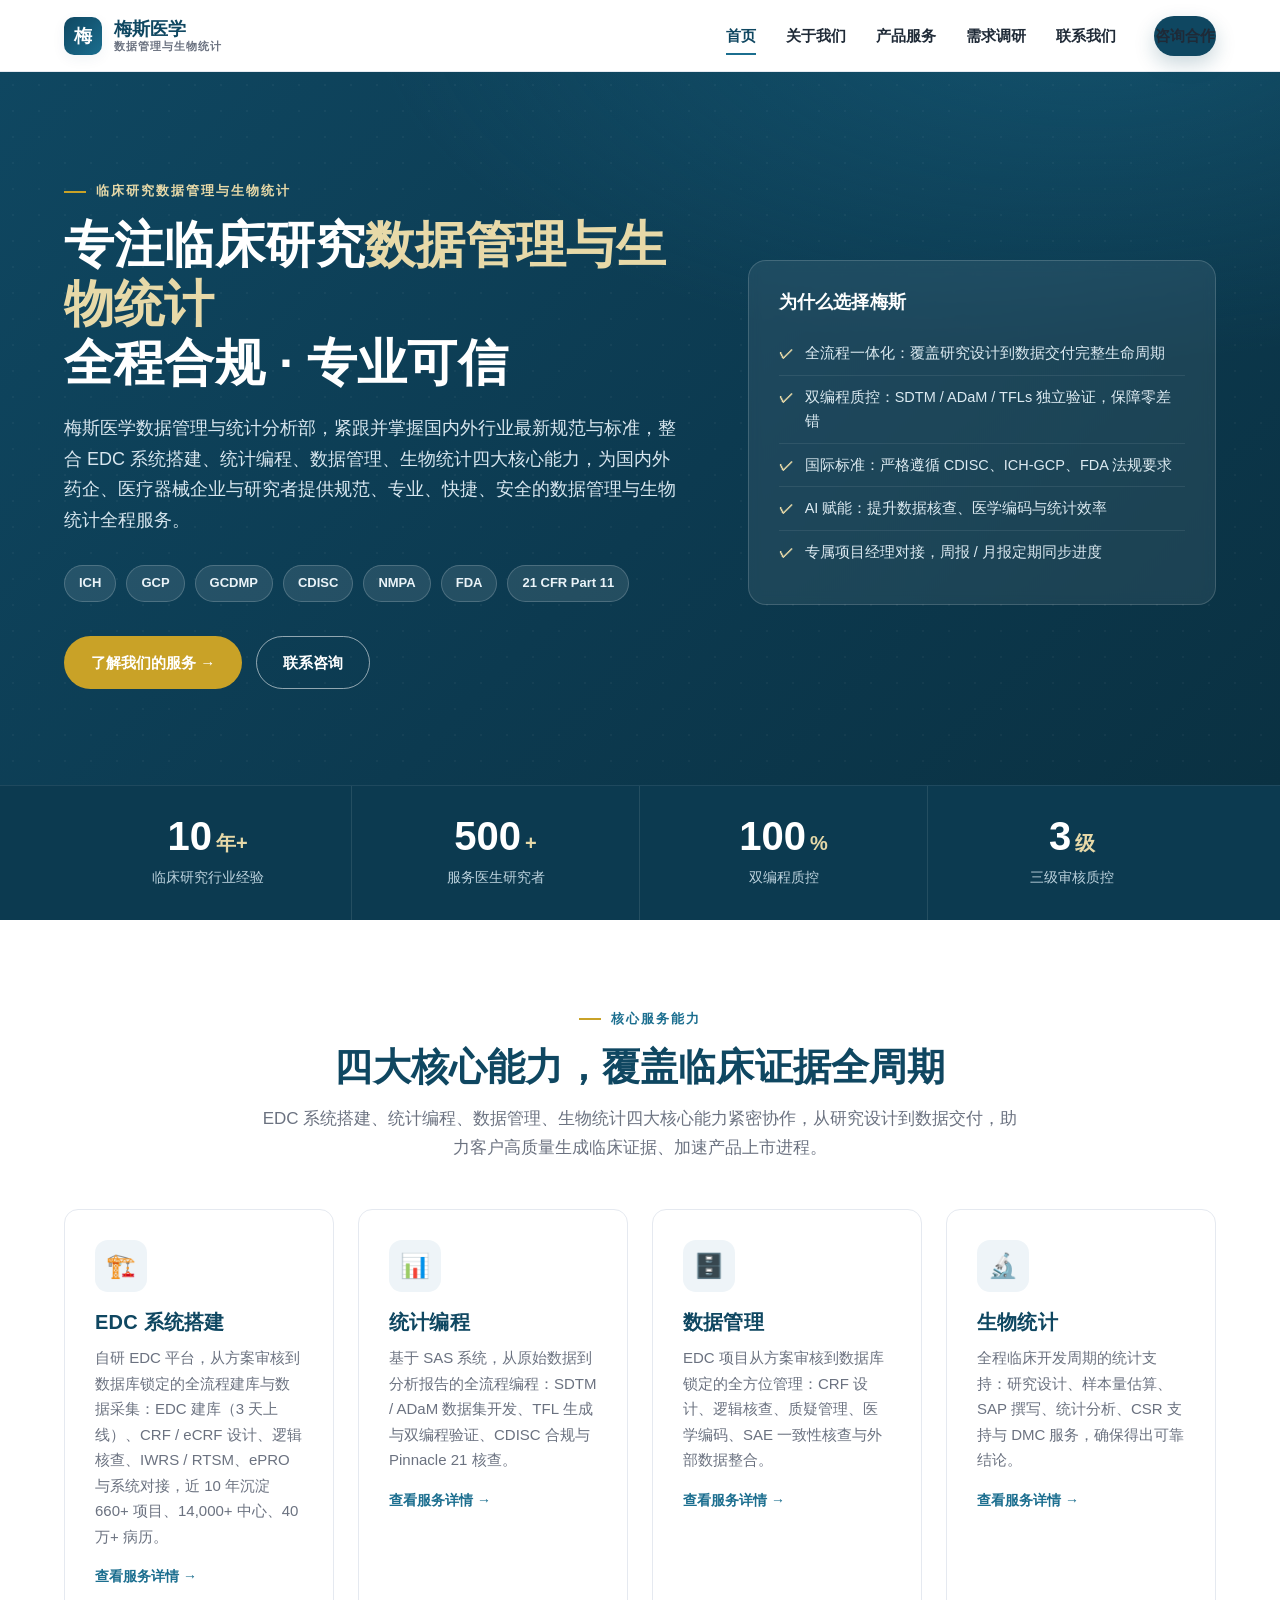
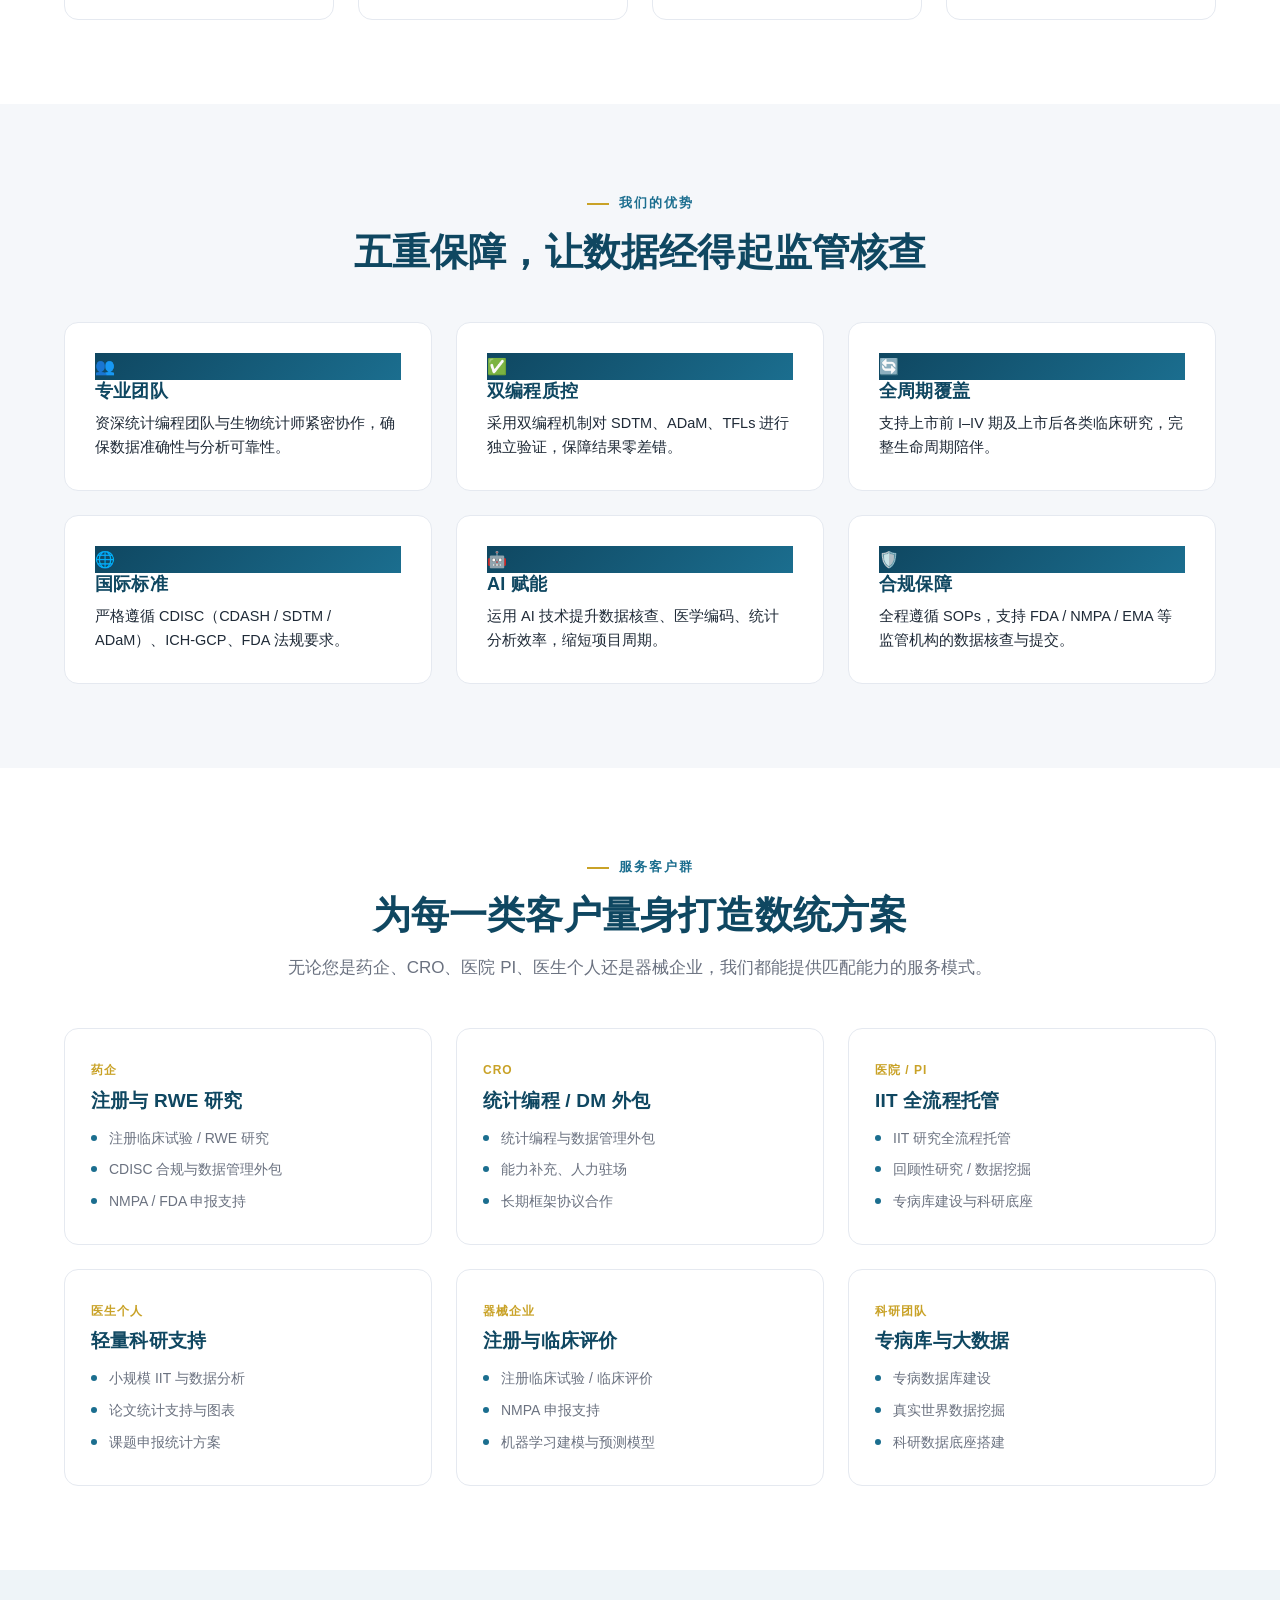
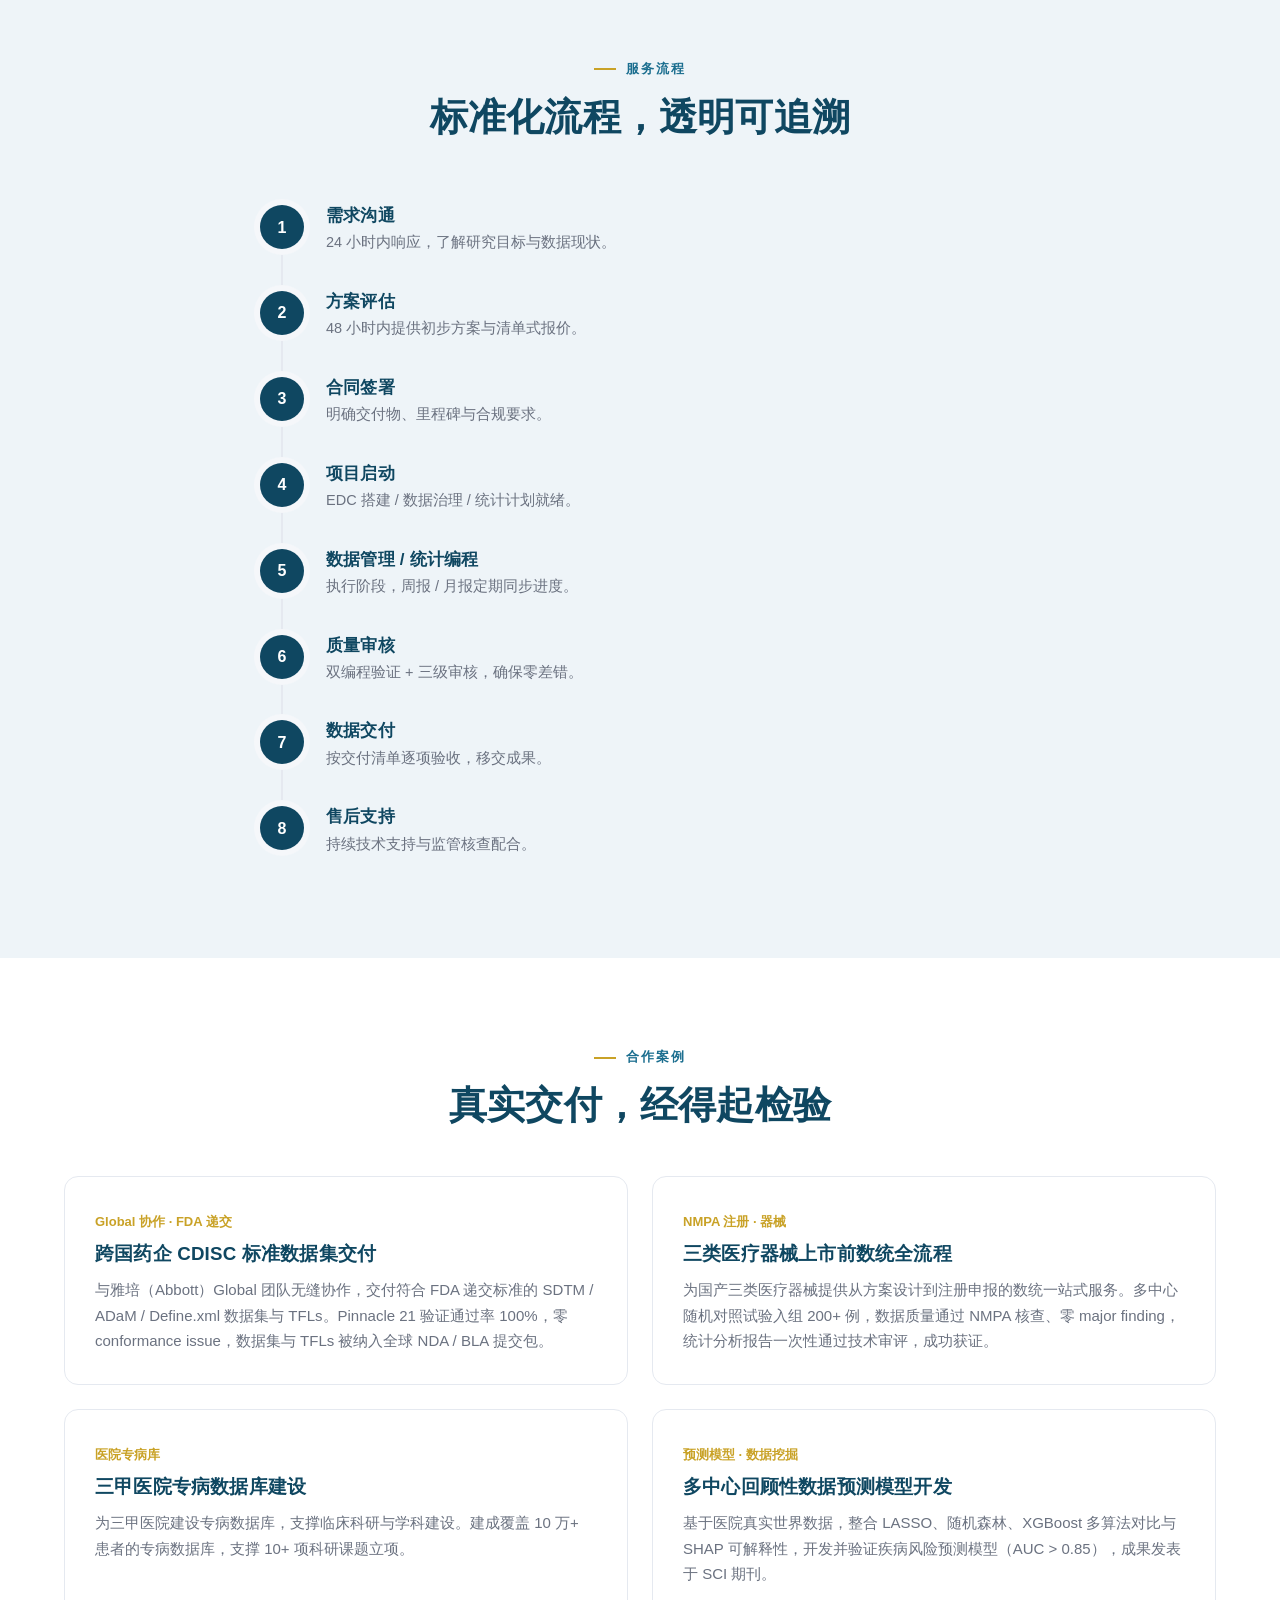
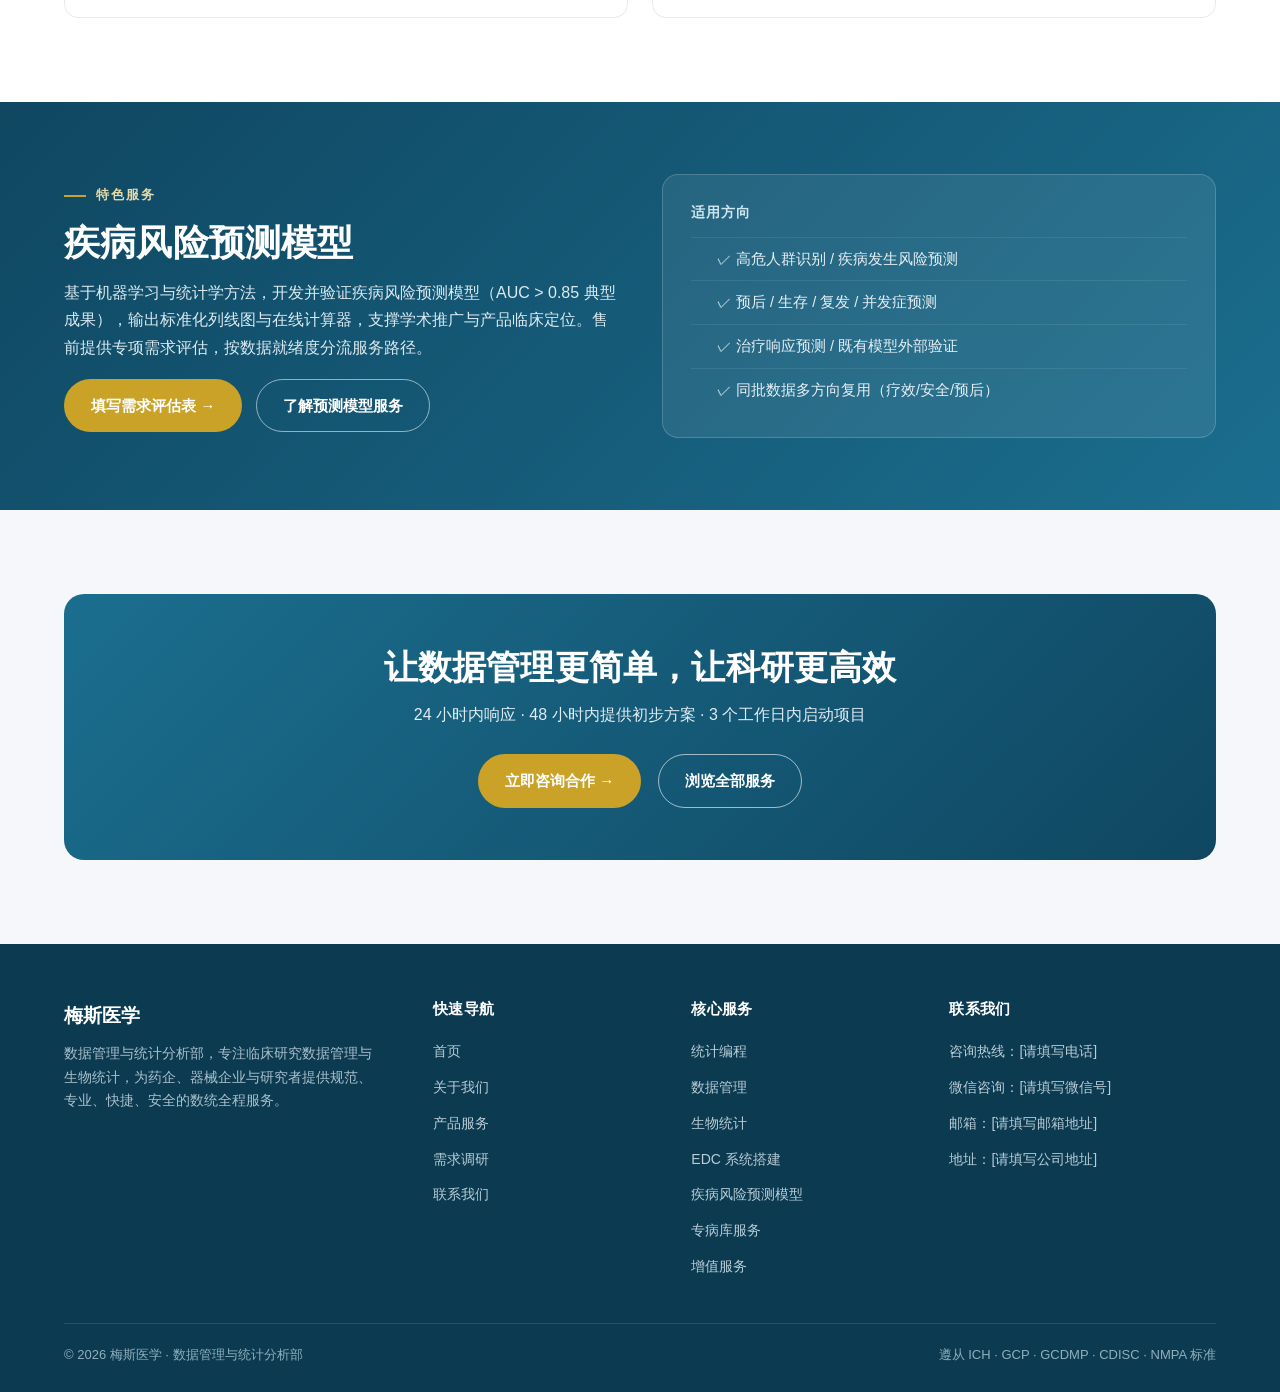
==== index.html @ 86a274cf "refactor: EDC系统搭建列为四大核心能力之一（首页四卡+服务页核心板块首位），增值服务独立成节" ====
<!DOCTYPE html>
<html lang="zh-CN">
<head>
<meta charset="UTF-8">
<meta name="viewport" content="width=device-width, initial-scale=1.0">
<title>梅斯医学 · 临床研究数据管理与生物统计 | 全程合规的数统服务</title>
<meta name="description" content="梅斯医学数据管理与统计分析部，遵从 ICH、GCP、GCDMP、CDISC、NMPA 等标准，为药企、器械企业与研究者提供规范、专业、快捷、安全的数据管理与生物统计全程服务。">
<link rel="stylesheet" href="assets/css/style.css">
</head>
<body>

<!-- ===== Header ===== -->
<header class="site-header">
  <div class="container nav">
    <a class="brand" href="index.html">
      <span class="mark">梅</span>
      <span class="name">梅斯医学<small>数据管理与生物统计</small></span>
    </a>
    <nav class="nav-links" id="navLinks">
      <a href="index.html" class="active">首页</a>
      <a href="about.html">关于我们</a>
      <a href="services.html">产品服务</a>
      <a href="assessment.html">需求调研</a>
      <a href="contact.html">联系我们</a>
      <a class="btn btn-primary nav-cta" href="contact.html">咨询合作</a>
    </nav>
    <button class="hamburger" id="hamburger" aria-label="菜单"><span></span><span></span><span></span></button>
  </div>
</header>

<!-- ===== Hero ===== -->
<section class="hero">
  <div class="container">
    <div class="hero-grid">
      <div>
        <span class="eyebrow" style="color:var(--gold-soft)">临床研究数据管理与生物统计</span>
        <h1>专注临床研究<span class="hl">数据管理与生物统计</span><br>全程合规 · 专业可信</h1>
        <p class="lead">梅斯医学数据管理与统计分析部，紧跟并掌握国内外行业最新规范与标准，整合 EDC 系统搭建、统计编程、数据管理、生物统计四大核心能力，为国内外药企、医疗器械企业与研究者提供规范、专业、快捷、安全的数据管理与生物统计全程服务。</p>
        <div class="standards">
          <span>ICH</span><span>GCP</span><span>GCDMP</span><span>CDISC</span><span>NMPA</span><span>FDA</span><span>21 CFR Part 11</span>
        </div>
        <div class="hero-actions">
          <a class="btn btn-gold" href="services.html">了解我们的服务 →</a>
          <a class="btn btn-outline" href="contact.html">联系咨询</a>
        </div>
      </div>
      <div class="hero-card">
        <h3>为什么选择梅斯</h3>
        <ul>
          <li>全流程一体化：覆盖研究设计到数据交付完整生命周期</li>
          <li>双编程质控：SDTM / ADaM / TFLs 独立验证，保障零差错</li>
          <li>国际标准：严格遵循 CDISC、ICH-GCP、FDA 法规要求</li>
          <li>AI 赋能：提升数据核查、医学编码与统计效率</li>
          <li>专属项目经理对接，周报 / 月报定期同步进度</li>
        </ul>
      </div>
    </div>
  </div>
</section>

<!-- ===== Stats ===== -->
<div class="stats-band">
  <div class="container">
    <div class="stats">
      <div class="stat"><div class="num" data-count="10">0<span class="u">年+</span></div><div class="label">临床研究行业经验</div></div>
      <div class="stat"><div class="num" data-count="500">0<span class="u">+</span></div><div class="label">服务医生研究者</div></div>
      <div class="stat"><div class="num" data-count="100">0<span class="u">%</span></div><div class="label">双编程质控</div></div>
      <div class="stat"><div class="num" data-count="3">0<span class="u">级</span></div><div class="label">三级审核质控</div></div>
    </div>
  </div>
</div>

<!-- ===== 三大核心能力 ===== -->
<section>
  <div class="container">
    <div class="section-head center reveal">
      <span class="eyebrow">核心服务能力</span>
      <h2 class="section-title">四大核心能力，覆盖临床证据全周期</h2>
      <p class="section-lead">EDC 系统搭建、统计编程、数据管理、生物统计四大核心能力紧密协作，从研究设计到数据交付，助力客户高质量生成临床证据、加速产品上市进程。</p>
    </div>
    <div class="grid grid-4">
      <a class="card svc-card reveal" href="services.html#edc">
        <div class="ic">🏗️</div>
        <h3>EDC 系统搭建</h3>
        <p>自研 EDC 平台，从方案审核到数据库锁定的全流程建库与数据采集：EDC 建库（3 天上线）、CRF / eCRF 设计、逻辑核查、IWRS / RTSM、ePRO 与系统对接，近 10 年沉淀 660+ 项目、14,000+ 中心、40 万+ 病历。</p>
        <span class="more">查看服务详情 →</span>
      </a>
      <a class="card svc-card reveal" href="services.html#programming">
        <div class="ic">📊</div>
        <h3>统计编程</h3>
        <p>基于 SAS 系统，从原始数据到分析报告的全流程编程：SDTM / ADaM 数据集开发、TFL 生成与双编程验证、CDISC 合规与 Pinnacle 21 核查。</p>
        <span class="more">查看服务详情 →</span>
      </a>
      <a class="card svc-card reveal" href="services.html#dm">
        <div class="ic">🗄️</div>
        <h3>数据管理</h3>
        <p>EDC 项目从方案审核到数据库锁定的全方位管理：CRF 设计、逻辑核查、质疑管理、医学编码、SAE 一致性核查与外部数据整合。</p>
        <span class="more">查看服务详情 →</span>
      </a>
      <a class="card svc-card reveal" href="services.html#biostat">
        <div class="ic">🔬</div>
        <h3>生物统计</h3>
        <p>全程临床开发周期的统计支持：研究设计、样本量估算、SAP 撰写、统计分析、CSR 支持与 DMC 服务，确保得出可靠结论。</p>
        <span class="more">查看服务详情 →</span>
      </a>
    </div>
  </div>
</section>

<!-- ===== 核心优势 ===== -->
<section class="section-soft">
  <div class="container">
    <div class="section-head center reveal">
      <span class="eyebrow">我们的优势</span>
      <h2 class="section-title">五重保障，让数据经得起监管核查</h2>
    </div>
    <div class="grid grid-3">
      <div class="card adv reveal"><div class="ic">👥</div><h3>专业团队</h3><p>资深统计编程团队与生物统计师紧密协作，确保数据准确性与分析可靠性。</p></div>
      <div class="card adv reveal"><div class="ic">✅</div><h3>双编程质控</h3><p>采用双编程机制对 SDTM、ADaM、TFLs 进行独立验证，保障结果零差错。</p></div>
      <div class="card adv reveal"><div class="ic">🔄</div><h3>全周期覆盖</h3><p>支持上市前 I–IV 期及上市后各类临床研究，完整生命周期陪伴。</p></div>
      <div class="card adv reveal"><div class="ic">🌐</div><h3>国际标准</h3><p>严格遵循 CDISC（CDASH / SDTM / ADaM）、ICH-GCP、FDA 法规要求。</p></div>
      <div class="card adv reveal"><div class="ic">🤖</div><h3>AI 赋能</h3><p>运用 AI 技术提升数据核查、医学编码、统计分析效率，缩短项目周期。</p></div>
      <div class="card adv reveal"><div class="ic">🛡️</div><h3>合规保障</h3><p>全程遵循 SOPs，支持 FDA / NMPA / EMA 等监管机构的数据核查与提交。</p></div>
    </div>
  </div>
</section>

<!-- ===== 客户群体 ===== -->
<section>
  <div class="container">
    <div class="section-head center reveal">
      <span class="eyebrow">服务客户群</span>
      <h2 class="section-title">为每一类客户量身打造数统方案</h2>
      <p class="section-lead">无论您是药企、CRO、医院 PI、医生个人还是器械企业，我们都能提供匹配能力的服务模式。</p>
    </div>
    <div class="grid grid-3">
      <div class="client-card reveal"><span class="tag">药企</span><h3>注册与 RWE 研究</h3><ul><li>注册临床试验 / RWE 研究</li><li>CDISC 合规与数据管理外包</li><li>NMPA / FDA 申报支持</li></ul></div>
      <div class="client-card reveal"><span class="tag">CRO</span><h3>统计编程 / DM 外包</h3><ul><li>统计编程与数据管理外包</li><li>能力补充、人力驻场</li><li>长期框架协议合作</li></ul></div>
      <div class="client-card reveal"><span class="tag">医院 / PI</span><h3>IIT 全流程托管</h3><ul><li>IIT 研究全流程托管</li><li>回顾性研究 / 数据挖掘</li><li>专病库建设与科研底座</li></ul></div>
      <div class="client-card reveal"><span class="tag">医生个人</span><h3>轻量科研支持</h3><ul><li>小规模 IIT 与数据分析</li><li>论文统计支持与图表</li><li>课题申报统计方案</li></ul></div>
      <div class="client-card reveal"><span class="tag">器械企业</span><h3>注册与临床评价</h3><ul><li>注册临床试验 / 临床评价</li><li>NMPA 申报支持</li><li>机器学习建模与预测模型</li></ul></div>
      <div class="client-card reveal"><span class="tag">科研团队</span><h3>专病库与大数据</h3><ul><li>专病数据库建设</li><li>真实世界数据挖掘</li><li>科研数据底座搭建</li></ul></div>
    </div>
  </div>
</section>

<!-- ===== 服务流程 ===== -->
<section class="section-tint">
  <div class="container">
    <div class="section-head center reveal">
      <span class="eyebrow">服务流程</span>
      <h2 class="section-title">标准化流程，透明可追溯</h2>
    </div>
    <div class="process reveal" style="max-width:760px;margin:0 auto">
      <div class="process-step"><div class="dot">1</div><div class="body"><h4>需求沟通</h4><p>24 小时内响应，了解研究目标与数据现状。</p></div></div>
      <div class="process-step"><div class="dot">2</div><div class="body"><h4>方案评估</h4><p>48 小时内提供初步方案与清单式报价。</p></div></div>
      <div class="process-step"><div class="dot">3</div><div class="body"><h4>合同签署</h4><p>明确交付物、里程碑与合规要求。</p></div></div>
      <div class="process-step"><div class="dot">4</div><div class="body"><h4>项目启动</h4><p>EDC 搭建 / 数据治理 / 统计计划就绪。</p></div></div>
      <div class="process-step"><div class="dot">5</div><div class="body"><h4>数据管理 / 统计编程</h4><p>执行阶段，周报 / 月报定期同步进度。</p></div></div>
      <div class="process-step"><div class="dot">6</div><div class="body"><h4>质量审核</h4><p>双编程验证 + 三级审核，确保零差错。</p></div></div>
      <div class="process-step"><div class="dot">7</div><div class="body"><h4>数据交付</h4><p>按交付清单逐项验收，移交成果。</p></div></div>
      <div class="process-step"><div class="dot">8</div><div class="body"><h4>售后支持</h4><p>持续技术支持与监管核查配合。</p></div></div>
    </div>
  </div>
</section>

<!-- ===== 成功案例 ===== -->
<section>
  <div class="container">
    <div class="section-head center reveal">
      <span class="eyebrow">合作案例</span>
      <h2 class="section-title">真实交付，经得起检验</h2>
    </div>
    <div class="grid grid-2">
      <div class="card reveal">
        <span class="tag" style="color:var(--gold);font-weight:700;font-size:13px">Global 协作 · FDA 递交</span>
        <h3 style="margin:8px 0 12px">跨国药企 CDISC 标准数据集交付</h3>
        <p class="muted" style="font-size:15px">与雅培（Abbott）Global 团队无缝协作，交付符合 FDA 递交标准的 SDTM / ADaM / Define.xml 数据集与 TFLs。Pinnacle 21 验证通过率 100%，零 conformance issue，数据集与 TFLs 被纳入全球 NDA / BLA 提交包。</p>
      </div>
      <div class="card reveal">
        <span class="tag" style="color:var(--gold);font-weight:700;font-size:13px">NMPA 注册 · 器械</span>
        <h3 style="margin:8px 0 12px">三类医疗器械上市前数统全流程</h3>
        <p class="muted" style="font-size:15px">为国产三类医疗器械提供从方案设计到注册申报的数统一站式服务。多中心随机对照试验入组 200+ 例，数据质量通过 NMPA 核查、零 major finding，统计分析报告一次性通过技术审评，成功获证。</p>
      </div>
      <div class="card reveal">
        <span class="tag" style="color:var(--gold);font-weight:700;font-size:13px">医院专病库</span>
        <h3 style="margin:8px 0 12px">三甲医院专病数据库建设</h3>
        <p class="muted" style="font-size:15px">为三甲医院建设专病数据库，支撑临床科研与学科建设。建成覆盖 10 万+ 患者的专病数据库，支撑 10+ 项科研课题立项。</p>
      </div>
      <div class="card reveal">
        <span class="tag" style="color:var(--gold);font-weight:700;font-size:13px">预测模型 · 数据挖掘</span>
        <h3 style="margin:8px 0 12px">多中心回顾性数据预测模型开发</h3>
        <p class="muted" style="font-size:15px">基于医院真实世界数据，整合 LASSO、随机森林、XGBoost 多算法对比与 SHAP 可解释性，开发并验证疾病风险预测模型（AUC &gt; 0.85），成果发表于 SCI 期刊。</p>
      </div>
    </div>
  </div>
</section>

<!-- ===== 特色服务：疾病风险预测模型 ===== -->
<section style="background:linear-gradient(135deg,#0F4761,#1B6E8F);color:#fff;padding:72px 0">
  <div class="container">
    <div class="grid grid-2" style="align-items:center;gap:44px">
      <div class="reveal">
        <span class="eyebrow" style="color:var(--gold-soft)">特色服务</span>
        <h2 style="color:#fff;font-size:clamp(26px,3.2vw,36px)">疾病风险预测模型</h2>
        <p style="color:#dceaf1;font-size:16px;margin:14px 0 18px">基于机器学习与统计学方法，开发并验证疾病风险预测模型（AUC &gt; 0.85 典型成果），输出标准化列线图与在线计算器，支撑学术推广与产品临床定位。售前提供专项需求评估，按数据就绪度分流服务路径。</p>
        <div style="display:flex;gap:14px;flex-wrap:wrap">
          <a class="btn btn-gold" href="assessment.html">填写需求评估表 →</a>
          <a class="btn btn-outline" href="services.html#predict">了解预测模型服务</a>
        </div>
      </div>
      <div class="reveal">
        <div style="background:rgba(255,255,255,.08);border:1px solid rgba(255,255,255,.18);border-radius:16px;padding:26px 28px">
          <div style="color:#cfe6f1;font-weight:700;margin-bottom:12px;font-size:14px;letter-spacing:1px">适用方向</div>
          <ul style="list-style:none">
            <li style="padding:9px 0 9px 26px;position:relative;color:#e6f0f5;font-size:14.5px;border-top:1px solid rgba(255,255,255,.08)">✓ 高危人群识别 / 疾病发生风险预测</li>
            <li style="padding:9px 0 9px 26px;position:relative;color:#e6f0f5;font-size:14.5px;border-top:1px solid rgba(255,255,255,.08)">✓ 预后 / 生存 / 复发 / 并发症预测</li>
            <li style="padding:9px 0 9px 26px;position:relative;color:#e6f0f5;font-size:14.5px;border-top:1px solid rgba(255,255,255,.08)">✓ 治疗响应预测 / 既有模型外部验证</li>
            <li style="padding:9px 0 9px 26px;position:relative;color:#e6f0f5;font-size:14.5px;border-top:1px solid rgba(255,255,255,.08)">✓ 同批数据多方向复用（疗效/安全/预后）</li>
          </ul>
        </div>
      </div>
    </div>
  </div>
</section>

<!-- ===== CTA ===== -->
<section class="section-soft">
  <div class="container">
    <div class="cta-band reveal">
      <h2>让数据管理更简单，让科研更高效</h2>
      <p>24 小时内响应 · 48 小时内提供初步方案 · 3 个工作日内启动项目</p>
      <a class="btn btn-gold" href="contact.html">立即咨询合作 →</a>
      <a class="btn btn-outline" href="services.html" style="margin-left:12px">浏览全部服务</a>
    </div>
  </div>
</section>

<!-- ===== Footer ===== -->
<footer class="site-footer">
  <div class="container">
    <div class="footer-grid">
      <div class="footer-brand">
        <div class="name">梅斯医学</div>
        <p>数据管理与统计分析部，专注临床研究数据管理与生物统计，为药企、器械企业与研究者提供规范、专业、快捷、安全的数统全程服务。</p>
      </div>
      <div class="footer-links">
        <h4>快速导航</h4>
        <a href="index.html">首页</a>
        <a href="about.html">关于我们</a>
        <a href="services.html">产品服务</a>
        <a href="assessment.html">需求调研</a>
        <a href="contact.html">联系我们</a>
      </div>
      <div class="footer-links">
        <h4>核心服务</h4>
        <a href="services.html#programming">统计编程</a>
        <a href="services.html#dm">数据管理</a>
        <a href="services.html#biostat">生物统计</a>
        <a href="services.html#edc">EDC 系统搭建</a>
        <a href="services.html#predict">疾病风险预测模型</a>
        <a href="services.html#specialty">专病库服务</a>
        <a href="services.html#value">增值服务</a>
      </div>
      <div>
        <h4>联系我们</h4>
        <ul class="footer-contact">
          <li>咨询热线：[请填写电话]</li>
          <li>微信咨询：[请填写微信号]</li>
          <li>邮箱：[请填写邮箱地址]</li>
          <li>地址：[请填写公司地址]</li>
        </ul>
      </div>
    </div>
    <div class="footer-bottom">
      <span>© 2026 梅斯医学 · 数据管理与统计分析部</span>
      <span>遵从 ICH · GCP · GCDMP · CDISC · NMPA 标准</span>
    </div>
  </div>
</footer>

<script src="assets/js/main.js"></script>
</body>
</html>
---- assets/css/style.css ----
/* =========================================================
   梅斯医学 · 数据管理与生物统计 官网
   设计系统 / 共享样式  ·  简约大气
   品牌色：梅斯蓝 #0F4761  #1B6E8F  + 金 #C9A227
   ========================================================= */

:root {
  --navy:        #0F4761;   /* 品牌主色 */
  --navy-700:    #0c3a50;
  --teal:        #1B6E8F;   /* 品牌辅助 */
  --teal-600:    #2a86a8;
  --gold:        #C9A227;   /* 点缀金 */
  --gold-soft:   #E7D9A8;
  --ink:         #1F2A37;   /* 正文 */
  --muted:       #6B7280;   /* 次要文字 */
  --line:        #E5E9F0;   /* 描边 */
  --bg:          #FFFFFF;
  --bg-soft:     #F5F7FA;   /* 浅灰底 */
  --bg-tint:     #EEF4F8;   /* 蓝调浅底 */
  --ok:          #16A34A;
  --radius:      14px;
  --radius-sm:   10px;
  --shadow:      0 10px 30px rgba(15,71,97,.08);
  --shadow-sm:   0 4px 14px rgba(15,71,97,.06);
  --maxw:        1200px;
  --header-h:    72px;
  --font: "PingFang SC","Microsoft YaHei","Hiragino Sans GB","Helvetica Neue",Arial,"Noto Sans SC",sans-serif;
}

* { box-sizing: border-box; margin: 0; padding: 0; }

html { scroll-behavior: smooth; scroll-padding-top: var(--header-h); }

body {
  font-family: var(--font);
  color: var(--ink);
  background: var(--bg);
  line-height: 1.7;
  -webkit-font-smoothing: antialiased;
  text-rendering: optimizeLegibility;
}

a { color: inherit; text-decoration: none; }
img { max-width: 100%; display: block; }
ul { list-style: none; }

.container { width: 100%; max-width: var(--maxw); margin: 0 auto; padding: 0 24px; }
.container-wide { max-width: 1320px; }

/* ---------- 文本与排版 ---------- */
h1,h2,h3,h4 { color: var(--navy); font-weight: 700; line-height: 1.25; letter-spacing: .2px; }
.eyebrow {
  display: inline-block; font-size: 13px; font-weight: 700; letter-spacing: 2px;
  color: var(--teal); text-transform: uppercase; margin-bottom: 14px;
}
.eyebrow::before { content: ""; display: inline-block; width: 22px; height: 2px; background: var(--gold); margin-right: 10px; vertical-align: middle; }
.muted { color: var(--muted); }
.section-title { font-size: clamp(26px, 3.4vw, 38px); margin-bottom: 14px; }
.section-lead { font-size: 17px; color: var(--muted); max-width: 760px; }
.center { text-align: center; }
.center .section-lead { margin-left: auto; margin-right: auto; }

/* ---------- 按钮 ---------- */
.btn {
  display: inline-flex; align-items: center; gap: 8px;
  padding: 13px 26px; border-radius: 999px; font-size: 15px; font-weight: 600;
  cursor: pointer; border: 1.5px solid transparent; transition: all .22s ease; white-space: nowrap;
}
.btn-primary { background: var(--navy); color: #fff; box-shadow: 0 8px 20px rgba(15,71,97,.22); }
.btn-primary:hover { background: var(--navy-700); transform: translateY(-2px); box-shadow: 0 12px 26px rgba(15,71,97,.28); }
.btn-outline { border-color: rgba(255,255,255,.55); color: #fff; }
.btn-outline:hover { background: rgba(255,255,255,.12); border-color: #fff; }
.btn-ghost { border-color: var(--line); color: var(--navy); background: #fff; }
.btn-ghost:hover { border-color: var(--teal); color: var(--teal); }
.btn-gold { background: var(--gold); color: #fff; }
.btn-gold:hover { background: #b8921f; transform: translateY(-2px); }

/* ---------- Header / Nav ---------- */
.site-header {
  position: sticky; top: 0; z-index: 100; height: var(--header-h);
  background: rgba(255,255,255,.86); backdrop-filter: saturate(180%) blur(14px);
  border-bottom: 1px solid var(--line);
}
.nav { display: flex; align-items: center; justify-content: space-between; height: var(--header-h); }
.brand { display: flex; align-items: center; gap: 12px; font-weight: 800; }
.brand .mark {
  width: 38px; height: 38px; border-radius: 10px; background: linear-gradient(135deg, var(--navy), var(--teal));
  display: grid; place-items: center; color: #fff; font-size: 18px; font-weight: 800; box-shadow: var(--shadow-sm);
}
.brand .name { font-size: 18px; color: var(--navy); line-height: 1.1; }
.brand .name small { display: block; font-size: 11px; color: var(--muted); font-weight: 600; letter-spacing: 1px; }

.nav-links { display: flex; align-items: center; gap: 30px; }
.nav-links a { font-size: 15px; font-weight: 600; color: var(--ink); position: relative; padding: 6px 0; }
.nav-links a::after { content: ""; position: absolute; left: 0; bottom: 0; height: 2px; width: 0; background: var(--teal); transition: width .25s ease; }
.nav-links a:hover::after, .nav-links a.active::after { width: 100%; }
.nav-links a.active { color: var(--navy); }
.nav-cta { margin-left: 8px; }

.hamburger { display: none; flex-direction: column; gap: 5px; background: none; border: 0; cursor: pointer; padding: 8px; }
.hamburger span { width: 24px; height: 2px; background: var(--navy); border-radius: 2px; transition: .3s; }
.hamburger.open span:nth-child(1){ transform: translateY(7px) rotate(45deg); }
.hamburger.open span:nth-child(2){ opacity: 0; }
.hamburger.open span:nth-child(3){ transform: translateY(-7px) rotate(-45deg); }

/* ---------- 通用 Section ---------- */
section { padding: 84px 0; }
.section-soft { background: var(--bg-soft); }
.section-tint { background: var(--bg-tint); }
.section-head { margin-bottom: 46px; }

/* ---------- Hero ---------- */
.hero {
  position: relative; overflow: hidden;
  background:
    radial-gradient(1200px 600px at 85% -10%, rgba(27,110,143,.45), transparent 60%),
    linear-gradient(135deg, var(--navy) 0%, var(--navy-700) 55%, #0a3142 100%);
  color: #fff; padding: 104px 0 96px;
}
.hero::after {
  content: ""; position: absolute; inset: 0;
  background-image: radial-gradient(rgba(255,255,255,.07) 1px, transparent 1px);
  background-size: 26px 26px; opacity: .5; pointer-events: none;
}
.hero .container { position: relative; z-index: 2; }
.hero-grid { display: grid; grid-template-columns: 1.15fr .85fr; gap: 50px; align-items: center; }
.hero h1 { color: #fff; font-size: clamp(30px, 4.4vw, 50px); line-height: 1.18; margin-bottom: 20px; }
.hero h1 .hl { color: var(--gold-soft); }
.hero p.lead { font-size: 18px; color: #d7e6ef; max-width: 620px; margin-bottom: 30px; }
.hero .standards { display: flex; flex-wrap: wrap; gap: 10px; margin-bottom: 34px; }
.hero .standards span {
  font-size: 13px; font-weight: 600; padding: 6px 14px; border-radius: 999px;
  background: rgba(255,255,255,.10); border: 1px solid rgba(255,255,255,.18); color: #eaf3f8;
}
.hero-actions { display: flex; gap: 14px; flex-wrap: wrap; }

.hero-card {
  background: rgba(255,255,255,.07); border: 1px solid rgba(255,255,255,.16);
  border-radius: 18px; padding: 30px; backdrop-filter: blur(6px);
}
.hero-card h3 { color: #fff; font-size: 18px; margin-bottom: 18px; }
.hero-card ul li { font-size: 14.5px; color: #dceaf1; padding: 9px 0 9px 26px; position: relative; border-top: 1px solid rgba(255,255,255,.08); }
.hero-card ul li:first-child { border-top: 0; }
.hero-card ul li::before { content: "✓"; position: absolute; left: 0; top: 9px; color: var(--gold-soft); font-weight: 800; }

/* Hero 数据条 */
.stats-band { background: var(--navy-700); border-top: 1px solid rgba(255,255,255,.08); }
.stats { display: grid; grid-template-columns: repeat(4,1fr); }
.stat { padding: 30px 24px; text-align: center; border-right: 1px solid rgba(255,255,255,.10); }
.stat:last-child { border-right: 0; }
.stat .num { font-size: 40px; font-weight: 800; color: #fff; line-height: 1; }
.stat .num .u { font-size: 20px; color: var(--gold-soft); margin-left: 4px; }
.stat .label { font-size: 14px; color: #bcd2dd; margin-top: 10px; }

/* ---------- 卡片网格 ---------- */
.grid { display: grid; gap: 24px; }
.grid-3 { grid-template-columns: repeat(3, 1fr); }
.grid-2 { grid-template-columns: repeat(2, 1fr); }
.grid-4 { grid-template-columns: repeat(4, 1fr); }

.card {
  background: #fff; border: 1px solid var(--line); border-radius: var(--radius);
  padding: 30px; transition: transform .25s ease, box-shadow .25s ease, border-color .25s ease;
}
.card:hover { transform: translateY(-5px); box-shadow: var(--shadow); border-color: transparent; }

.svc-card .ic {
  width: 52px; height: 52px; border-radius: 13px; display: grid; place-items: center;
  background: var(--bg-tint); color: var(--teal); font-size: 24px; margin-bottom: 18px;
}
.svc-card h3 { font-size: 20px; margin-bottom: 10px; }
.svc-card p { color: var(--muted); font-size: 15px; }
.svc-card .more { display: inline-block; margin-top: 16px; color: var(--teal); font-weight: 700; font-size: 14px; }
.svc-card .more:hover { color: var(--navy); }

/* 优势 */
.adv { text-align: left; }
.adv .ic { background: linear-gradient(135deg, var(--navy), var(--teal)); color: #fff; }
.adv h3 { font-size: 18px; margin: 0 0 8px; }
.adv p { font-size: 14.5px; }

/* 客户群 */
.client-card { border-radius: var(--radius); padding: 26px; background: #fff; border: 1px solid var(--line); }
.client-card .tag { display: inline-block; font-size: 12px; font-weight: 700; color: var(--gold); letter-spacing: 1px; margin-bottom: 8px; }
.client-card h3 { font-size: 19px; margin-bottom: 10px; }
.client-card ul li { font-size: 14px; color: var(--muted); padding: 4px 0 4px 18px; position: relative; }
.client-card ul li::before { content: ""; position: absolute; left: 0; top: 12px; width: 6px; height: 6px; border-radius: 50%; background: var(--teal); }

/* ---------- 服务流程 时间轴 ---------- */
.process { position: relative; }
.process-step { display: flex; gap: 22px; padding: 18px 0; position: relative; }
.process-step .dot {
  flex: 0 0 44px; width: 44px; height: 44px; border-radius: 50%; background: var(--navy); color: #fff;
  display: grid; place-items: center; font-weight: 800; z-index: 2; box-shadow: 0 0 0 6px var(--bg-soft);
}
.section-soft .process-step .dot { box-shadow: 0 0 0 6px var(--bg-soft); }
.process-step:not(:last-child)::before {
  content: ""; position: absolute; left: 21px; top: 50px; bottom: -18px; width: 2px; background: var(--line);
}
.process-step .body h4 { font-size: 17px; margin-bottom: 4px; }
.process-step .body p { color: var(--muted); font-size: 14.5px; }

/* ---------- 表格 ---------- */
.table-wrap { overflow-x: auto; border: 1px solid var(--line); border-radius: var(--radius); background: #fff; }
table { width: 100%; border-collapse: collapse; font-size: 14.5px; min-width: 560px; }
thead th { background: var(--navy); color: #fff; text-align: left; padding: 14px 18px; font-weight: 600; }
tbody td { padding: 13px 18px; border-top: 1px solid var(--line); color: var(--ink); vertical-align: top; }
tbody tr:nth-child(even) { background: var(--bg-soft); }
td b, th b { color: var(--navy); }

/* ---------- CTA Band ---------- */
.cta-band {
  background: linear-gradient(135deg, var(--teal), var(--navy));
  border-radius: 20px; padding: 52px 48px; color: #fff; text-align: center;
  position: relative; overflow: hidden;
}
.cta-band h2 { color: #fff; font-size: clamp(24px,3vw,34px); margin-bottom: 12px; }
.cta-band p { color: #e0edf3; margin-bottom: 26px; font-size: 16px; }
.cta-band .btn-outline { border-color: rgba(255,255,255,.6); }

/* ---------- 关于我们：团队架构 ---------- */
.unit-card { background: #fff; border: 1px solid var(--line); border-radius: var(--radius); padding: 24px; border-top: 4px solid var(--teal); }
.unit-card .no { font-size: 13px; font-weight: 800; color: var(--gold); letter-spacing: 1px; }
.unit-card h3 { font-size: 18px; margin: 6px 0 10px; }
.unit-card ul li { font-size: 13.5px; color: var(--muted); padding: 3px 0; position: relative; padding-left: 14px; }
.unit-card ul li::before { content: "·"; position: absolute; left: 2px; color: var(--teal); font-weight: 800; }

/* 标准合规 */
.standard-tags { display: flex; flex-wrap: wrap; gap: 12px; }
.standard-tags .st {
  background: #fff; border: 1px solid var(--line); border-radius: 12px; padding: 16px 20px; min-width: 150px;
  flex: 1 1 160px; transition: .2s;
}
.standard-tags .st:hover { border-color: var(--teal); box-shadow: var(--shadow-sm); }
.standard-tags .st b { display: block; color: var(--navy); font-size: 16px; margin-bottom: 4px; }
.standard-tags .st span { font-size: 13px; color: var(--muted); }

/* 专病库案例 */
.case-tbl td:first-child { font-weight: 700; color: var(--navy); white-space: nowrap; }

/* ---------- 服务页面：区块 ---------- */
.svc-block { display: grid; grid-template-columns: 1fr 1.25fr; gap: 40px; align-items: start; padding: 44px 0; border-bottom: 1px solid var(--line); }
.svc-block:last-child { border-bottom: 0; }
.svc-block .side { position: sticky; top: calc(var(--header-h) + 20px); }
.svc-block .side .ic { width: 60px; height: 60px; border-radius: 16px; background: linear-gradient(135deg,var(--navy),var(--teal)); color:#fff; display:grid; place-items:center; font-size:28px; margin-bottom:18px; }
.svc-block .side h2 { font-size: 26px; }
.svc-block .side p { color: var(--muted); margin: 12px 0 18px; }
.svc-block .side .pill { display:inline-block; font-size:12px; font-weight:700; color:var(--teal); background:var(--bg-tint); border-radius:999px; padding:5px 12px; }
.checklist li { display: flex; gap: 10px; padding: 9px 0; border-bottom: 1px dashed var(--line); font-size: 15px; }
.checklist li:last-child { border-bottom: 0; }
.checklist li .tick { color: var(--ok); font-weight: 800; flex: 0 0 auto; }
.subhead { font-size: 15px; font-weight: 800; color: var(--navy); margin: 18px 0 6px; letter-spacing: .5px; }

/* 模块化服务清单 */
.mod-grid { display:grid; grid-template-columns: repeat(5,1fr); gap:16px; }
.mod { background:#fff; border:1px solid var(--line); border-radius:12px; padding:20px; }
.mod h4 { font-size:15px; margin-bottom:6px; }
.mod .base { font-size:12px; font-weight:700; color:var(--gold); }
.mod .plus { font-size:12px; color:var(--teal); font-weight:700; margin-top:8px; }

/* ---------- 联系我们 ---------- */
.contact-grid { display: grid; grid-template-columns: 1fr 1.1fr; gap: 40px; }
.info-card { background: var(--navy); color: #fff; border-radius: var(--radius); padding: 38px; }
.info-card h3 { color: #fff; font-size: 22px; margin-bottom: 20px; }
.info-row { display: flex; gap: 14px; padding: 14px 0; border-top: 1px solid rgba(255,255,255,.12); }
.info-row:first-of-type { border-top: 0; }
.info-row .ic { flex: 0 0 40px; width: 40px; height: 40px; border-radius: 10px; background: rgba(255,255,255,.12); display: grid; place-items: center; font-size: 18px; }
.info-row .k { font-size: 13px; color: #aec7d4; }
.info-row .v { font-size: 16px; font-weight: 600; }
.info-row .note { font-size: 12px; color: #9fb8c4; }

.form-card { background: #fff; border: 1px solid var(--line); border-radius: var(--radius); padding: 34px; box-shadow: var(--shadow-sm); }
.field { margin-bottom: 18px; }
.field label { display: block; font-size: 14px; font-weight: 600; color: var(--ink); margin-bottom: 7px; }
.field label .req { color: #d9534f; }
.field input, .field select, .field textarea {
  width: 100%; padding: 12px 14px; border: 1.5px solid var(--line); border-radius: 10px; font-size: 15px;
  font-family: inherit; color: var(--ink); background: #fff; transition: border-color .2s, box-shadow .2s;
}
.field input:focus, .field select:focus, .field textarea:focus { outline: none; border-color: var(--teal); box-shadow: 0 0 0 3px rgba(27,110,143,.12); }
.field textarea { resize: vertical; min-height: 110px; }
.field-row { display: grid; grid-template-columns: 1fr 1fr; gap: 16px; }
.form-note { font-size: 12.5px; color: var(--muted); margin-top: 6px; }
.form-success { display: none; background: #ecfdf3; border: 1px solid #abefc6; color: #067647; border-radius: 10px; padding: 14px 16px; font-size: 14.5px; margin-bottom: 18px; }
.form-success.show { display: block; }

/* FAQ */
.faq-item { border: 1px solid var(--line); border-radius: 12px; margin-bottom: 12px; overflow: hidden; background:#fff; }
.faq-q { width: 100%; text-align: left; background: none; border: 0; padding: 18px 22px; font-size: 16px; font-weight: 600; color: var(--navy); cursor: pointer; display: flex; justify-content: space-between; align-items: center; gap: 12px; font-family: inherit; }
.faq-q .pm { font-size: 22px; color: var(--teal); transition: transform .25s; }
.faq-item.open .faq-q .pm { transform: rotate(45deg); }
.faq-a { max-height: 0; overflow: hidden; transition: max-height .3s ease; }
.faq-a p { padding: 0 22px 18px; color: var(--muted); font-size: 14.5px; }

/* ---------- Footer ---------- */
.site-footer { background: var(--navy-700); color: #cbd9e2; padding: 56px 0 26px; }
.footer-grid { display: grid; grid-template-columns: 1.5fr 1fr 1fr 1.2fr; gap: 36px; }
.footer-grid h4 { color: #fff; font-size: 15px; margin-bottom: 16px; }
.footer-brand .name { color: #fff; font-size: 19px; font-weight: 800; margin-bottom: 10px; }
.footer-brand p { font-size: 14px; color: #a9c0cd; max-width: 320px; }
.footer-links a { display: block; font-size: 14px; color: #b8cdd8; padding: 6px 0; transition: color .2s; }
.footer-links a:hover { color: #fff; }
.footer-contact li { font-size: 14px; color: #b8cdd8; padding: 6px 0; }
.footer-bottom { border-top: 1px solid rgba(255,255,255,.12); margin-top: 38px; padding-top: 20px; display: flex; justify-content: space-between; flex-wrap: wrap; gap: 10px; font-size: 13px; color: #8fafbd; }

/* ---------- 滚动揭示动画 ---------- */
.reveal { opacity: 0; transform: translateY(26px); transition: opacity .7s ease, transform .7s ease; }
.reveal.in { opacity: 1; transform: none; }
@media (prefers-reduced-motion: reduce) { .reveal { opacity:1; transform:none; } }

/* ---------- 需求调研 / 评估表 ---------- */
.asm-intro { background: var(--bg-tint); border: 1px solid #d8e6ef; border-radius: var(--radius); padding: 22px 28px; margin-bottom: 28px; }
.asm-intro h3 { font-size: 16px; color: var(--navy); margin-bottom: 10px; }
.asm-intro p { font-size: 14px; color: var(--muted); margin-top: 6px; line-height: 1.65; }
.asm-sec { background: #fff; border: 1px solid var(--line); border-radius: var(--radius); padding: 24px 30px; margin-bottom: 22px; }
.asm-sec h3 { font-size: 19px; display: flex; align-items: center; gap: 10px; margin-bottom: 16px; }
.asm-sec h3 .idx { flex: 0 0 28px; width: 28px; height: 28px; border-radius: 8px; background: var(--navy); color: #fff; display: grid; place-items: center; font-size: 14px; }
.q { padding: 14px 0; border-top: 1px dashed var(--line); }
.q:first-of-type { border-top: 0; }
.q > .qlabel { font-size: 15px; font-weight: 600; color: var(--ink); margin-bottom: 10px; }
.q > .qlabel .qn { color: var(--teal); font-weight: 800; margin-right: 8px; }
.q .hint { font-size: 12.5px; color: var(--muted); margin: 6px 0 0; }
.opts { display: flex; flex-wrap: wrap; gap: 9px 18px; }
.opts label { display: inline-flex; align-items: center; gap: 7px; font-size: 14px; color: var(--ink); cursor: pointer; }
.opts.cols2 { display: grid; grid-template-columns: 1fr 1fr; gap: 8px 18px; }
.opts input[type=checkbox], .opts input[type=radio] { width: 16px; height: 16px; accent-color: var(--teal); }
.inline-row { display: flex; flex-wrap: wrap; gap: 14px 22px; align-items: center; }
.inline-row .field { margin-bottom: 0; flex: 1 1 160px; }
.mini { font-size: 13px; color: var(--muted); }
.asm-actions { display: flex; gap: 14px; flex-wrap: wrap; align-items: center; margin-top: 8px; }

/* ---------- EDC 优势板块 ---------- */
.edc-section { background: linear-gradient(135deg, #0F4761, #1B6E8F); color: #fff; padding: 72px 0; }
.edc-section .section-title { color: #fff; }
.edc-section .section-lead { color: #dceaf1; }
.edc-section .section-subtitle { color: #cfe6f1; font-size: 15px; margin-top: 10px; }
.edc-stat-grid { display: grid; grid-template-columns: repeat(4, 1fr); gap: 20px; margin: 36px 0; }
.edc-stat { background: rgba(255,255,255,.08); border: 1px solid rgba(255,255,255,.16); border-radius: 16px; padding: 22px 18px; text-align: center; }
.edc-stat .num { font-size: 38px; font-weight: 800; color: #fff; line-height: 1.1; }
.edc-stat .num .u { font-size: 20px; font-weight: 700; color: #e9d9a3; margin-left: 2px; }
.edc-stat .label { font-size: 13px; color: #cfe6f1; margin-top: 6px; }
.edc-scene { display: grid; grid-template-columns: repeat(2, 1fr); gap: 28px; margin-top: 34px; }
.edc-scene-card { background: rgba(255,255,255,.06); border: 1px solid rgba(255,255,255,.12); border-radius: 16px; padding: 24px; }
.edc-scene-card h3 { color: #fff; font-size: 18px; margin-bottom: 12px; }
.edc-scene-card p { color: #dceaf1; font-size: 14px; margin-bottom: 12px; }
.edc-flow { display: flex; align-items: center; gap: 10px; flex-wrap: wrap; margin-top: 14px; }
.edc-flow .step { background: rgba(255,255,255,.12); border-radius: 30px; padding: 10px 16px; font-size: 13px; color: #fff; font-weight: 600; text-align: center; line-height: 1.4; }
.edc-flow .step small { display: block; font-weight: 400; color: #cfe6f1; font-size: 11px; margin-top: 2px; }
.edc-flow .arrow { color: var(--gold); font-size: 18px; }
.scene-mini-grid { display: grid; grid-template-columns: repeat(2, 1fr); gap: 14px; margin-top: 14px; }
.scene-mini { background: rgba(255,255,255,.08); border-radius: 12px; padding: 14px; text-align: center; }
.scene-mini .n { font-size: 26px; font-weight: 800; color: #e9d9a3; }
.scene-mini .t { font-size: 12px; color: #cfe6f1; margin-top: 4px; }

/* ---------- 响应式 ---------- */
@media (max-width: 980px) {
  .hero-grid { grid-template-columns: 1fr; }
  .grid-3, .grid-4 { grid-template-columns: repeat(2,1fr); }
  .grid-2 { grid-template-columns: 1fr; }
  .svc-block { grid-template-columns: 1fr; }
  .svc-block .side { position: static; }
  .contact-grid { grid-template-columns: 1fr; }
  .mod-grid { grid-template-columns: repeat(2,1fr); }
  .footer-grid { grid-template-columns: 1fr 1fr; }
}
@media (max-width: 720px) {
  section { padding: 60px 0; }
  .nav-links {
    position: fixed; top: var(--header-h); left: 0; right: 0; background: #fff; flex-direction: column;
    align-items: stretch; gap: 0; padding: 10px 24px 24px; box-shadow: var(--shadow);
    transform: translateY(-120%); transition: transform .3s ease; border-bottom: 1px solid var(--line);
  }
  .nav-links.open { transform: none; }
  .nav-links a { padding: 14px 0; border-bottom: 1px solid var(--line); }
  .nav-cta { margin: 14px 0 0; }
  .nav-cta .btn { display: block; text-align: center; }
  .hamburger { display: flex; }
  .stats { grid-template-columns: repeat(2,1fr); }
  .stat:nth-child(2) { border-right: 0; }
  .stat:nth-child(1), .stat:nth-child(2) { border-bottom: 1px solid rgba(255,255,255,.10); }
  .grid-3, .grid-4 { grid-template-columns: 1fr; }
  .mod-grid { grid-template-columns: 1fr; }
  .footer-grid { grid-template-columns: 1fr; }
  .field-row { grid-template-columns: 1fr; }
  .cta-band { padding: 38px 24px; }
  .edc-stat-grid { grid-template-columns: repeat(2,1fr); }
  .edc-scene { grid-template-columns: 1fr; }
}
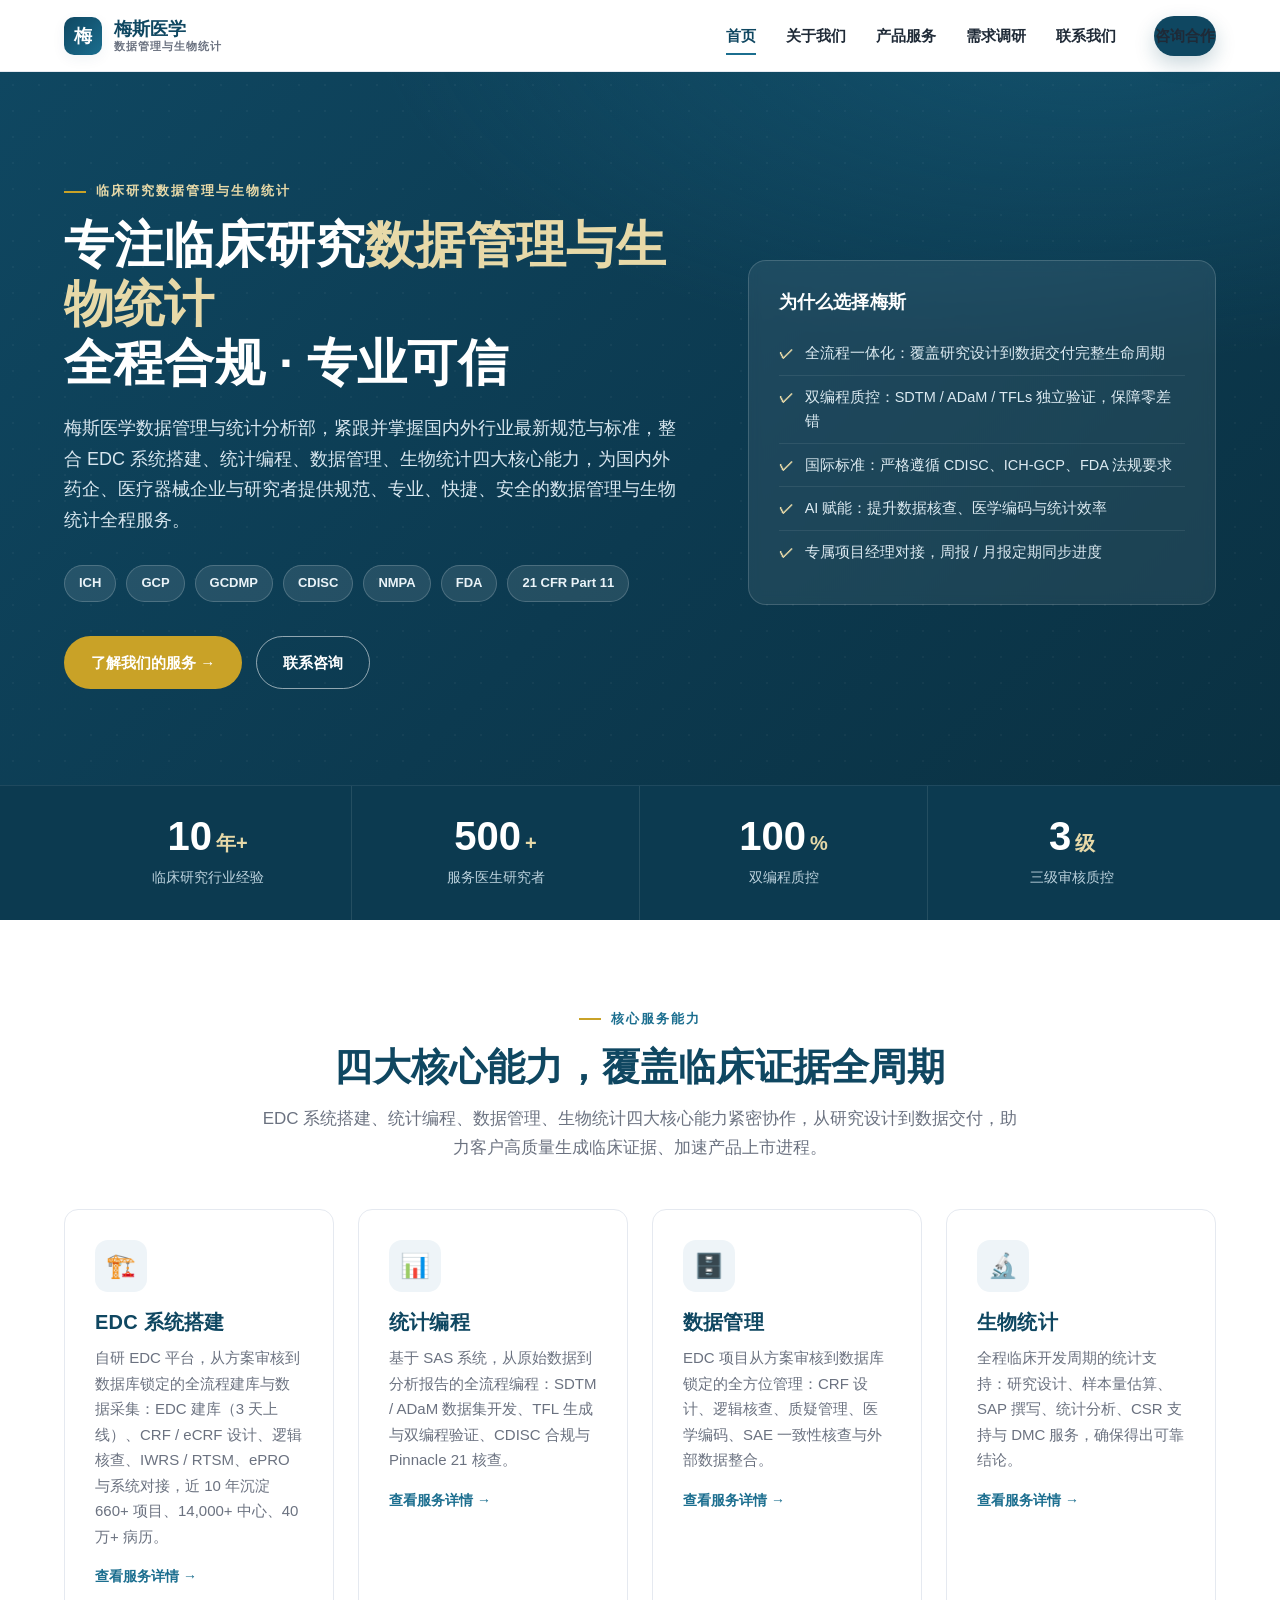
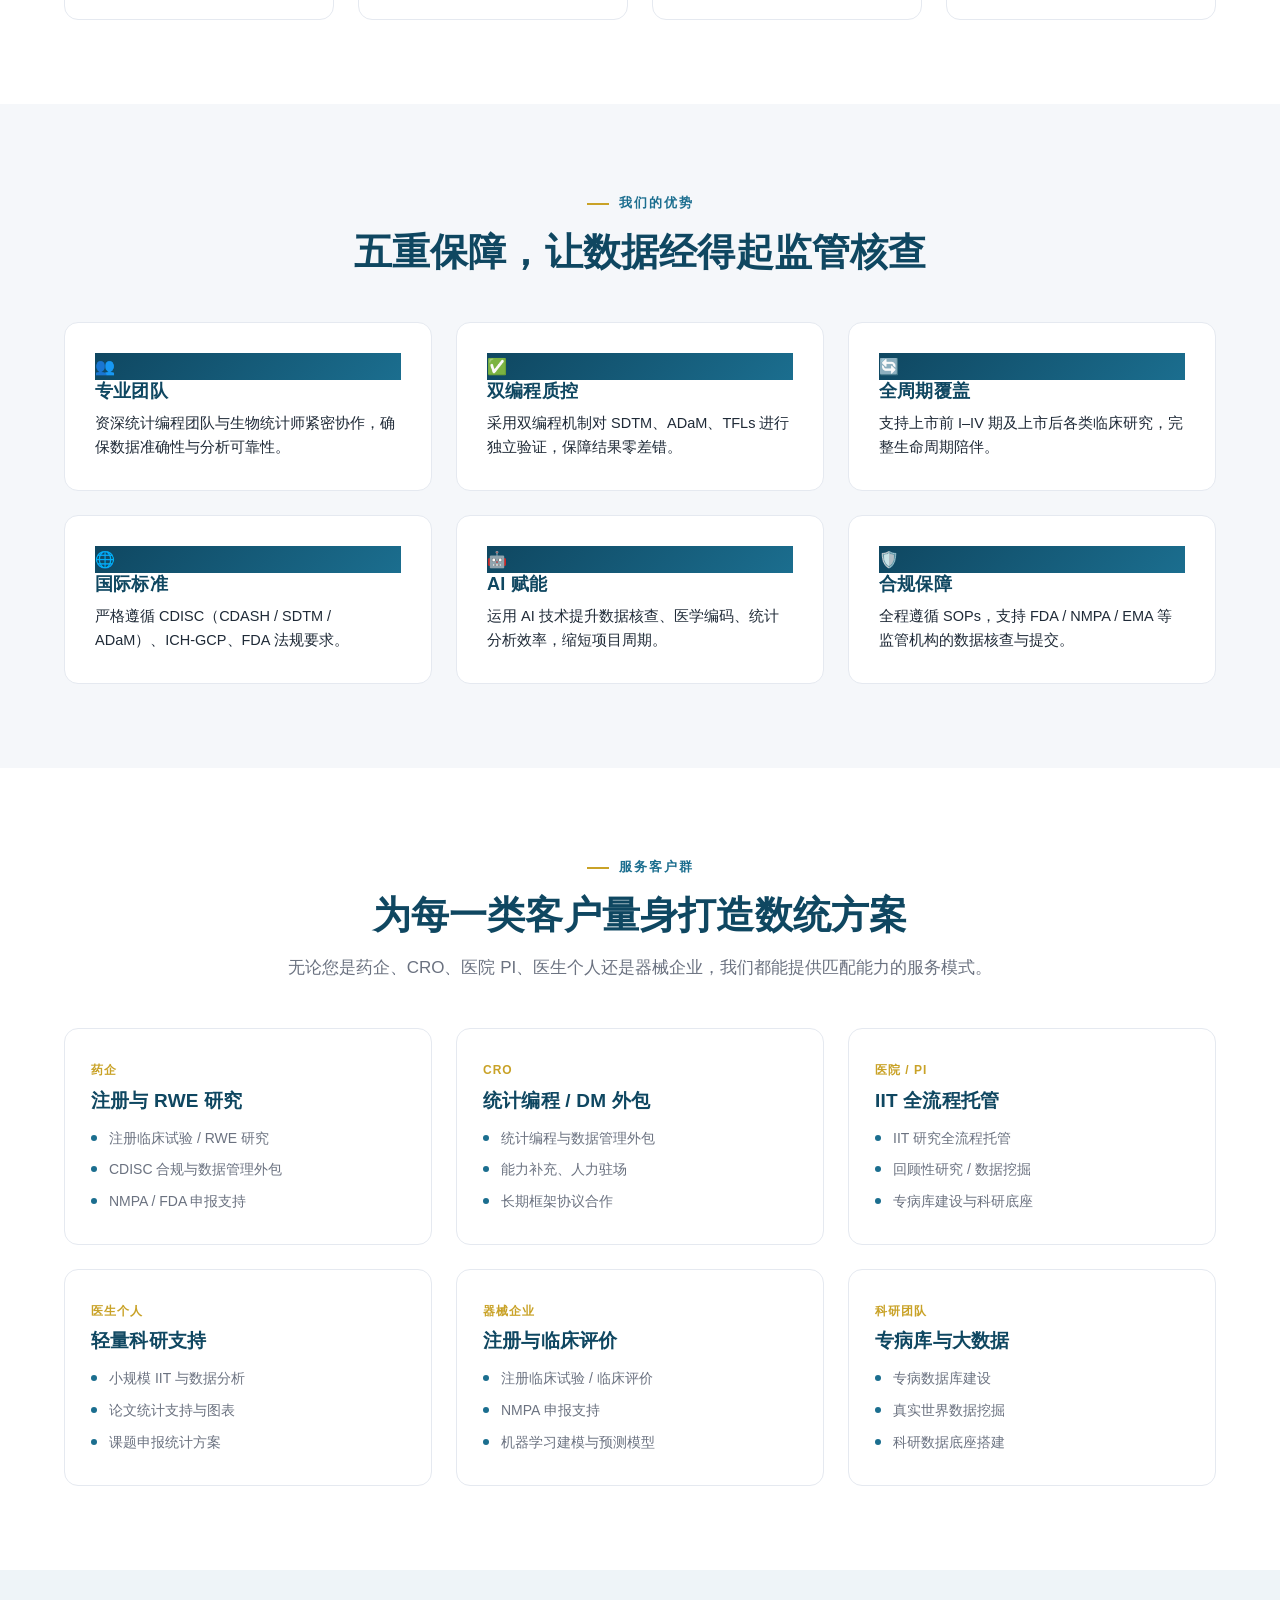
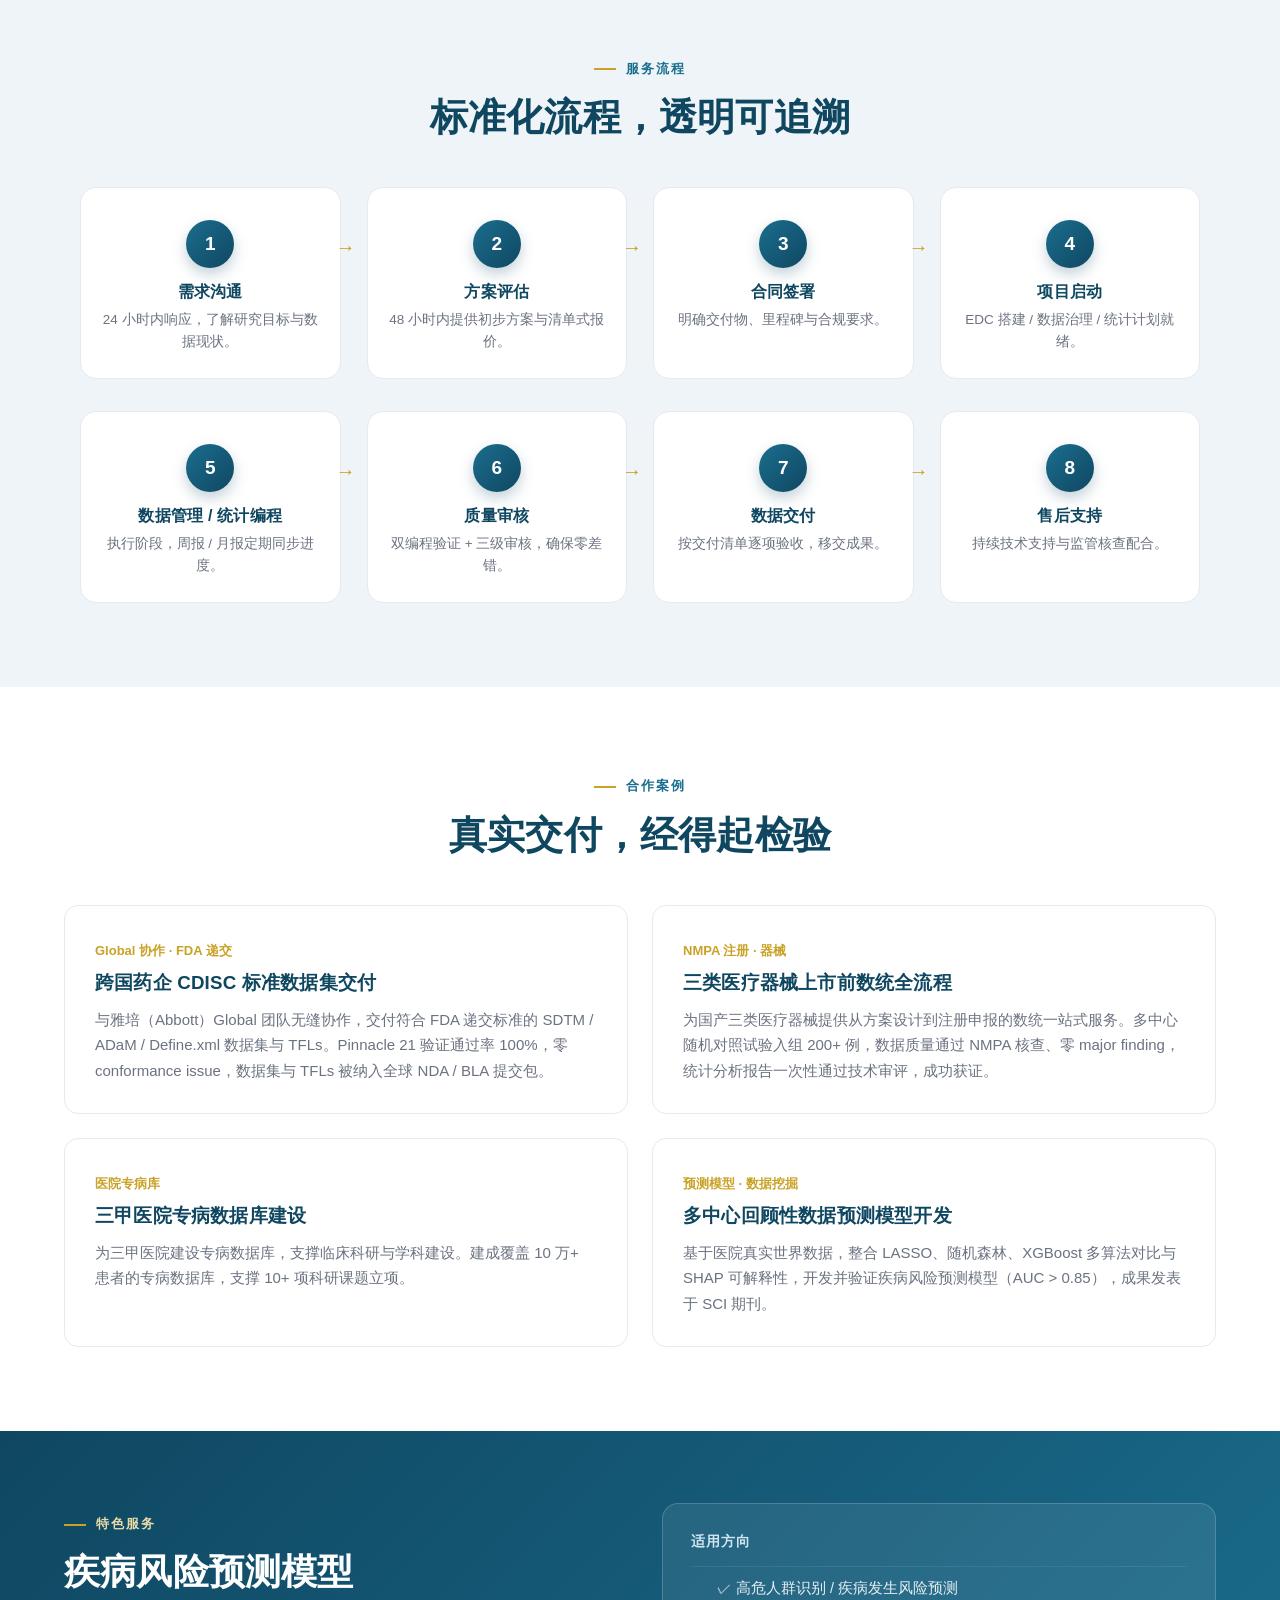
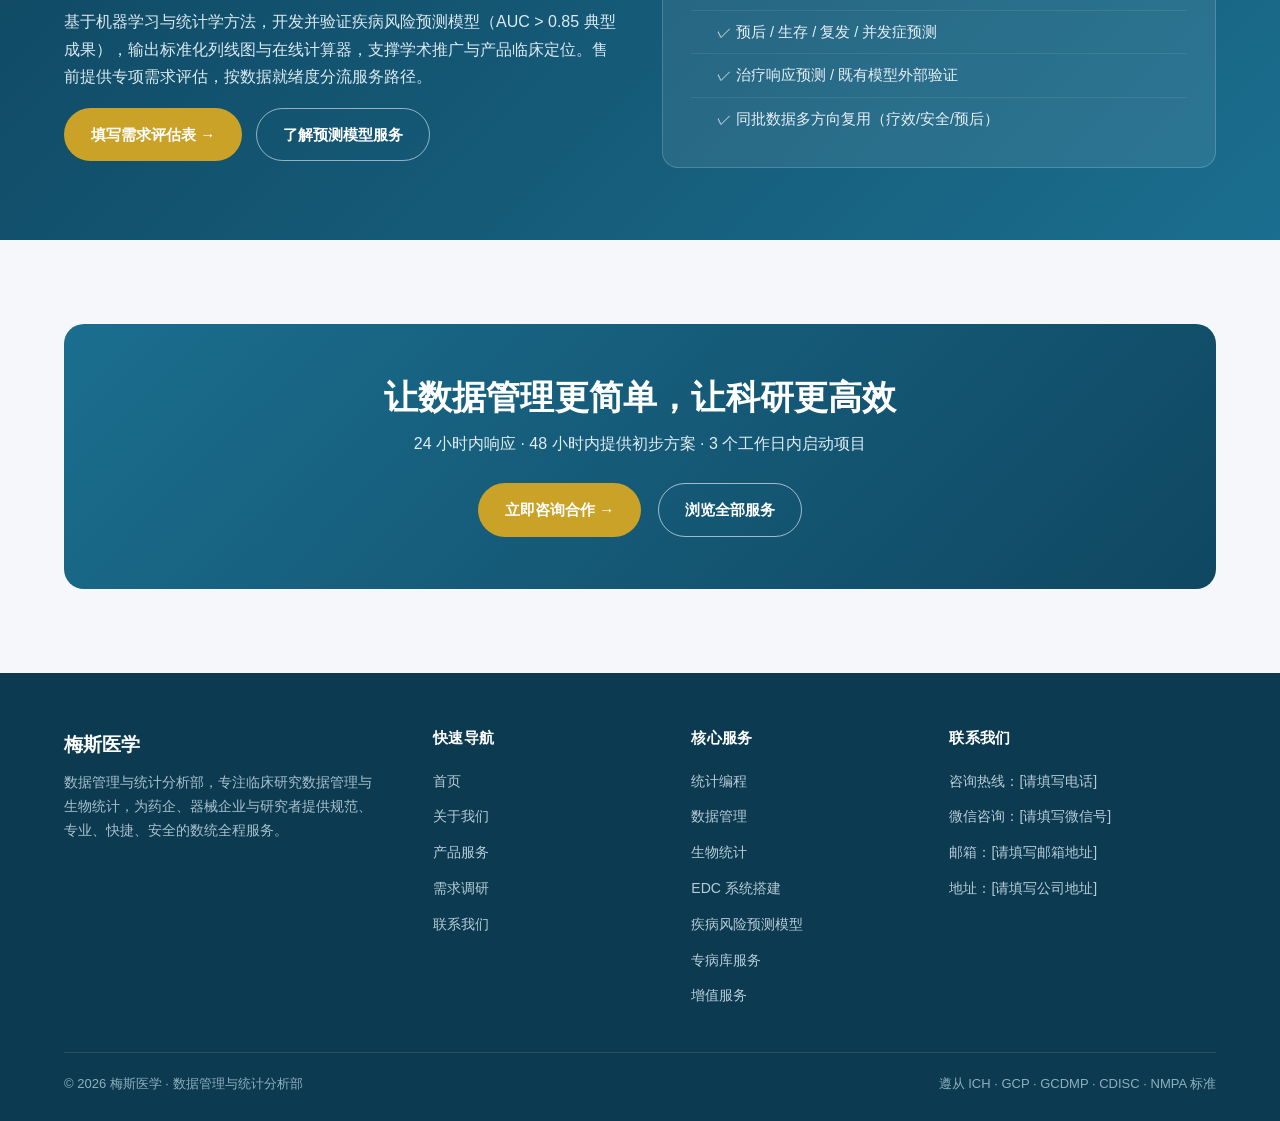
==== commit ca4887e2: "ui: redesign service process section into horizontal flow cards (1-8) with connectors" ====
--- a/index.html
+++ b/index.html
@@ -151,15 +151,15 @@
       <span class="eyebrow">服务流程</span>
       <h2 class="section-title">标准化流程，透明可追溯</h2>
     </div>
-    <div class="process reveal" style="max-width:760px;margin:0 auto">
-      <div class="process-step"><div class="dot">1</div><div class="body"><h4>需求沟通</h4><p>24 小时内响应，了解研究目标与数据现状。</p></div></div>
-      <div class="process-step"><div class="dot">2</div><div class="body"><h4>方案评估</h4><p>48 小时内提供初步方案与清单式报价。</p></div></div>
-      <div class="process-step"><div class="dot">3</div><div class="body"><h4>合同签署</h4><p>明确交付物、里程碑与合规要求。</p></div></div>
-      <div class="process-step"><div class="dot">4</div><div class="body"><h4>项目启动</h4><p>EDC 搭建 / 数据治理 / 统计计划就绪。</p></div></div>
-      <div class="process-step"><div class="dot">5</div><div class="body"><h4>数据管理 / 统计编程</h4><p>执行阶段，周报 / 月报定期同步进度。</p></div></div>
-      <div class="process-step"><div class="dot">6</div><div class="body"><h4>质量审核</h4><p>双编程验证 + 三级审核，确保零差错。</p></div></div>
-      <div class="process-step"><div class="dot">7</div><div class="body"><h4>数据交付</h4><p>按交付清单逐项验收，移交成果。</p></div></div>
-      <div class="process-step"><div class="dot">8</div><div class="body"><h4>售后支持</h4><p>持续技术支持与监管核查配合。</p></div></div>
+    <div class="process-flow reveal">
+      <div class="flow-card"><div class="num">1</div><h4>需求沟通</h4><p>24 小时内响应，了解研究目标与数据现状。</p></div>
+      <div class="flow-card"><div class="num">2</div><h4>方案评估</h4><p>48 小时内提供初步方案与清单式报价。</p></div>
+      <div class="flow-card"><div class="num">3</div><h4>合同签署</h4><p>明确交付物、里程碑与合规要求。</p></div>
+      <div class="flow-card"><div class="num">4</div><h4>项目启动</h4><p>EDC 搭建 / 数据治理 / 统计计划就绪。</p></div>
+      <div class="flow-card"><div class="num">5</div><h4>数据管理 / 统计编程</h4><p>执行阶段，周报 / 月报定期同步进度。</p></div>
+      <div class="flow-card"><div class="num">6</div><h4>质量审核</h4><p>双编程验证 + 三级审核，确保零差错。</p></div>
+      <div class="flow-card"><div class="num">7</div><h4>数据交付</h4><p>按交付清单逐项验收，移交成果。</p></div>
+      <div class="flow-card"><div class="num">8</div><h4>售后支持</h4><p>持续技术支持与监管核查配合。</p></div>
     </div>
   </div>
 </section>
--- a/assets/css/style.css
+++ b/assets/css/style.css
@@ -186,19 +186,59 @@
 .client-card ul li { font-size: 14px; color: var(--muted); padding: 4px 0 4px 18px; position: relative; }
 .client-card ul li::before { content: ""; position: absolute; left: 0; top: 12px; width: 6px; height: 6px; border-radius: 50%; background: var(--teal); }
 
-/* ---------- 服务流程 时间轴 ---------- */
-.process { position: relative; }
-.process-step { display: flex; gap: 22px; padding: 18px 0; position: relative; }
-.process-step .dot {
-  flex: 0 0 44px; width: 44px; height: 44px; border-radius: 50%; background: var(--navy); color: #fff;
-  display: grid; place-items: center; font-weight: 800; z-index: 2; box-shadow: 0 0 0 6px var(--bg-soft);
-}
-.section-soft .process-step .dot { box-shadow: 0 0 0 6px var(--bg-soft); }
-.process-step:not(:last-child)::before {
-  content: ""; position: absolute; left: 21px; top: 50px; bottom: -18px; width: 2px; background: var(--line);
-}
-.process-step .body h4 { font-size: 17px; margin-bottom: 4px; }
-.process-step .body p { color: var(--muted); font-size: 14.5px; }
+/* ---------- 服务流程 流程化卡片 ---------- */
+.process-flow {
+  display: grid;
+  grid-template-columns: repeat(4, 1fr);
+  gap: 32px 26px;
+  max-width: 1120px;
+  margin: 10px auto 0;
+}
+.flow-card {
+  position: relative;
+  background: #fff;
+  border: 1px solid var(--line);
+  border-radius: 16px;
+  padding: 32px 20px 26px;
+  text-align: center;
+  transition: transform .22s ease, box-shadow .22s ease, border-color .22s ease;
+}
+.flow-card:hover {
+  transform: translateY(-5px);
+  box-shadow: 0 14px 30px rgba(15,71,97,.14);
+  border-color: var(--teal);
+}
+.flow-card .num {
+  width: 48px; height: 48px; border-radius: 50%;
+  background: linear-gradient(135deg, var(--teal), var(--navy));
+  color: #fff; font-weight: 800; font-size: 19px;
+  display: grid; place-items: center; margin: 0 auto 14px;
+  box-shadow: 0 6px 14px rgba(15,71,97,.25);
+  position: relative; z-index: 2;
+}
+.flow-card h4 { font-size: 16px; margin-bottom: 7px; color: var(--navy); }
+.flow-card p { color: var(--muted); font-size: 13.5px; line-height: 1.6; }
+/* 连接箭头：指向下一卡片，强化流程感 */
+.flow-card::after {
+  content: "\2192";
+  position: absolute; top: 42px; right: -16px;
+  color: var(--gold); font-weight: 800; font-size: 20px;
+  z-index: 3;
+}
+/* 每行末尾卡片不显示箭头 */
+.process-flow > .flow-card:nth-child(4n)::after { display: none; }
+
+@media (max-width: 900px) {
+  .process-flow { grid-template-columns: repeat(2, 1fr); gap: 30px 24px; }
+  .process-flow > .flow-card:nth-child(4n)::after { display: block; }
+  .process-flow > .flow-card:nth-child(2n)::after { display: none; }
+}
+@media (max-width: 540px) {
+  .process-flow { grid-template-columns: 1fr; gap: 16px; }
+  .flow-card { text-align: left; padding: 20px 22px; }
+  .flow-card .num { margin: 0 0 12px; }
+  .flow-card::after { display: none !important; }
+}
 
 /* ---------- 表格 ---------- */
 .table-wrap { overflow-x: auto; border: 1px solid var(--line); border-radius: var(--radius); background: #fff; }
@@ -283,6 +323,8 @@
 .form-note { font-size: 12.5px; color: var(--muted); margin-top: 6px; }
 .form-success { display: none; background: #ecfdf3; border: 1px solid #abefc6; color: #067647; border-radius: 10px; padding: 14px 16px; font-size: 14.5px; margin-bottom: 18px; }
 .form-success.show { display: block; }
+.form-error { display: none; background: #fef3f2; border: 1px solid #f8b4ad; color: #b42318; border-radius: 10px; padding: 14px 16px; font-size: 14px; margin-bottom: 18px; line-height: 1.6; }
+.form-error.show { display: block; }
 
 /* FAQ */
 .faq-item { border: 1px solid var(--line); border-radius: 12px; margin-bottom: 12px; overflow: hidden; background:#fff; }
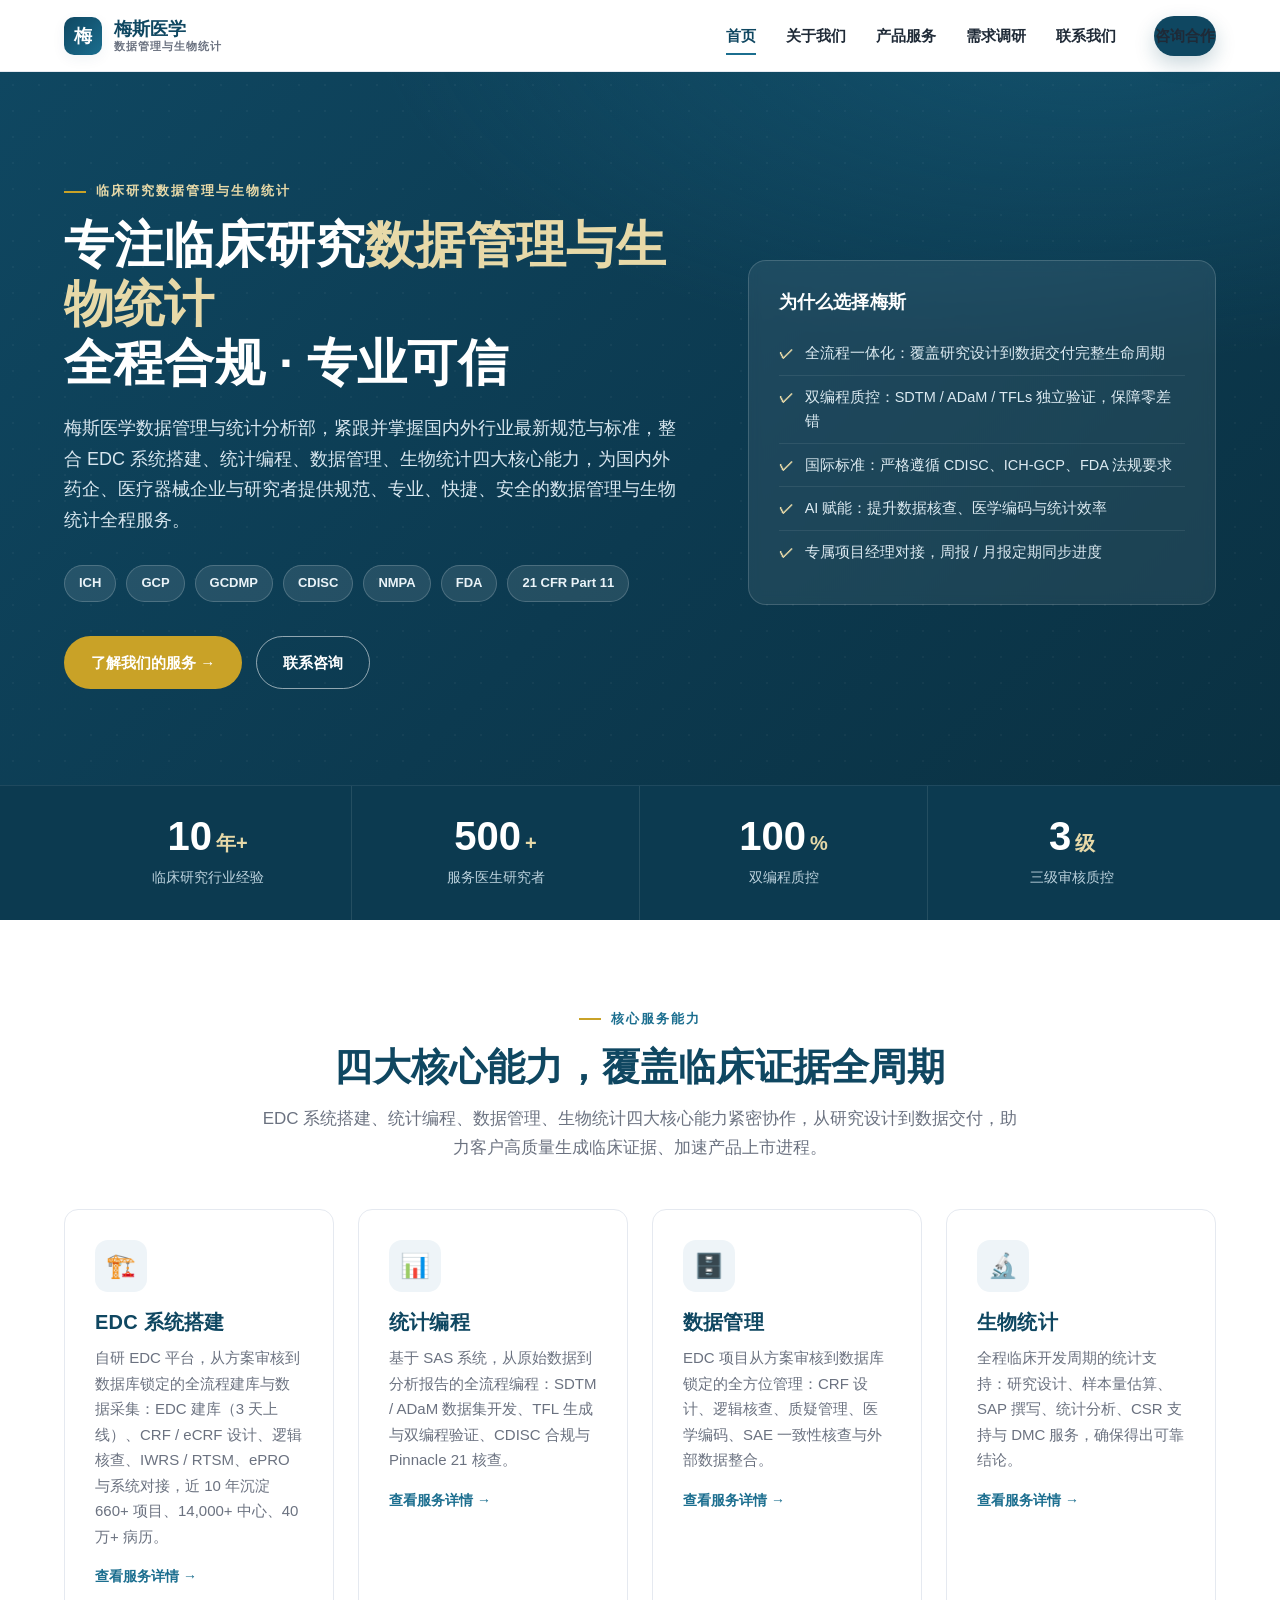
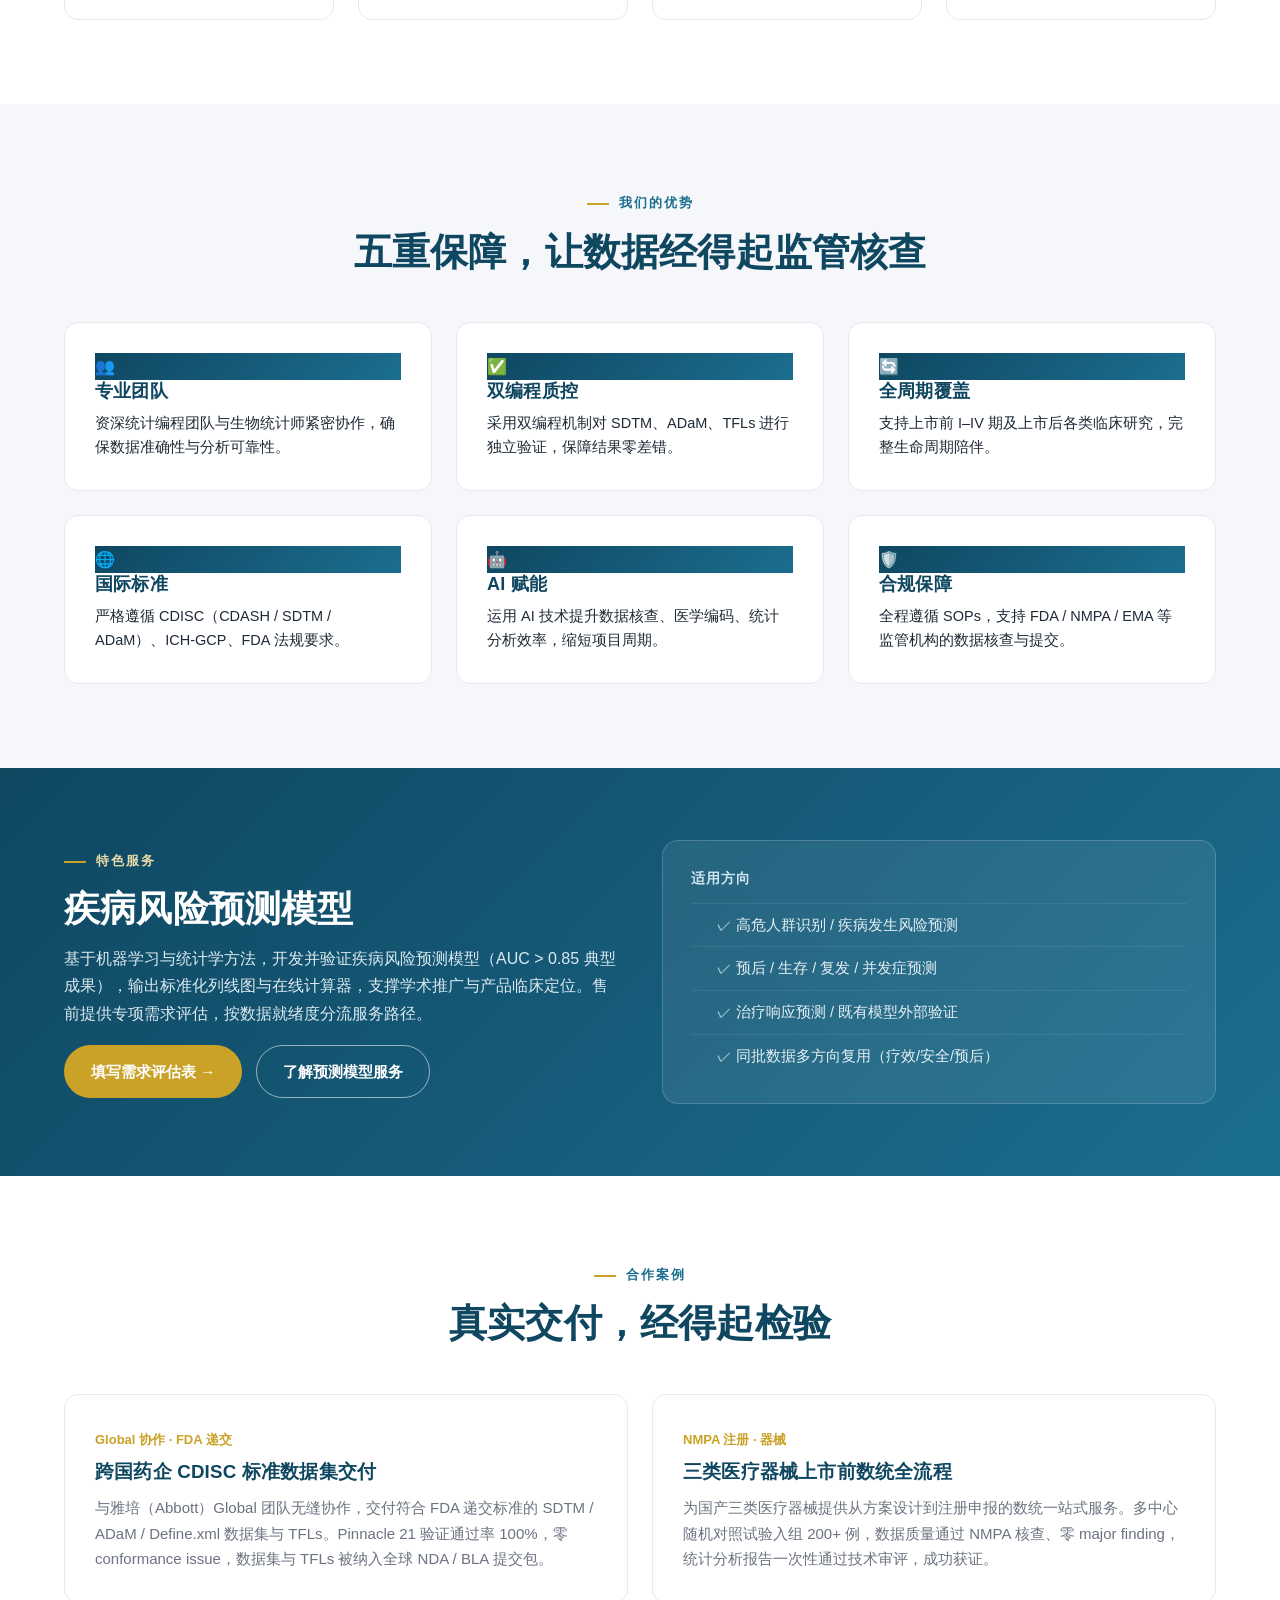
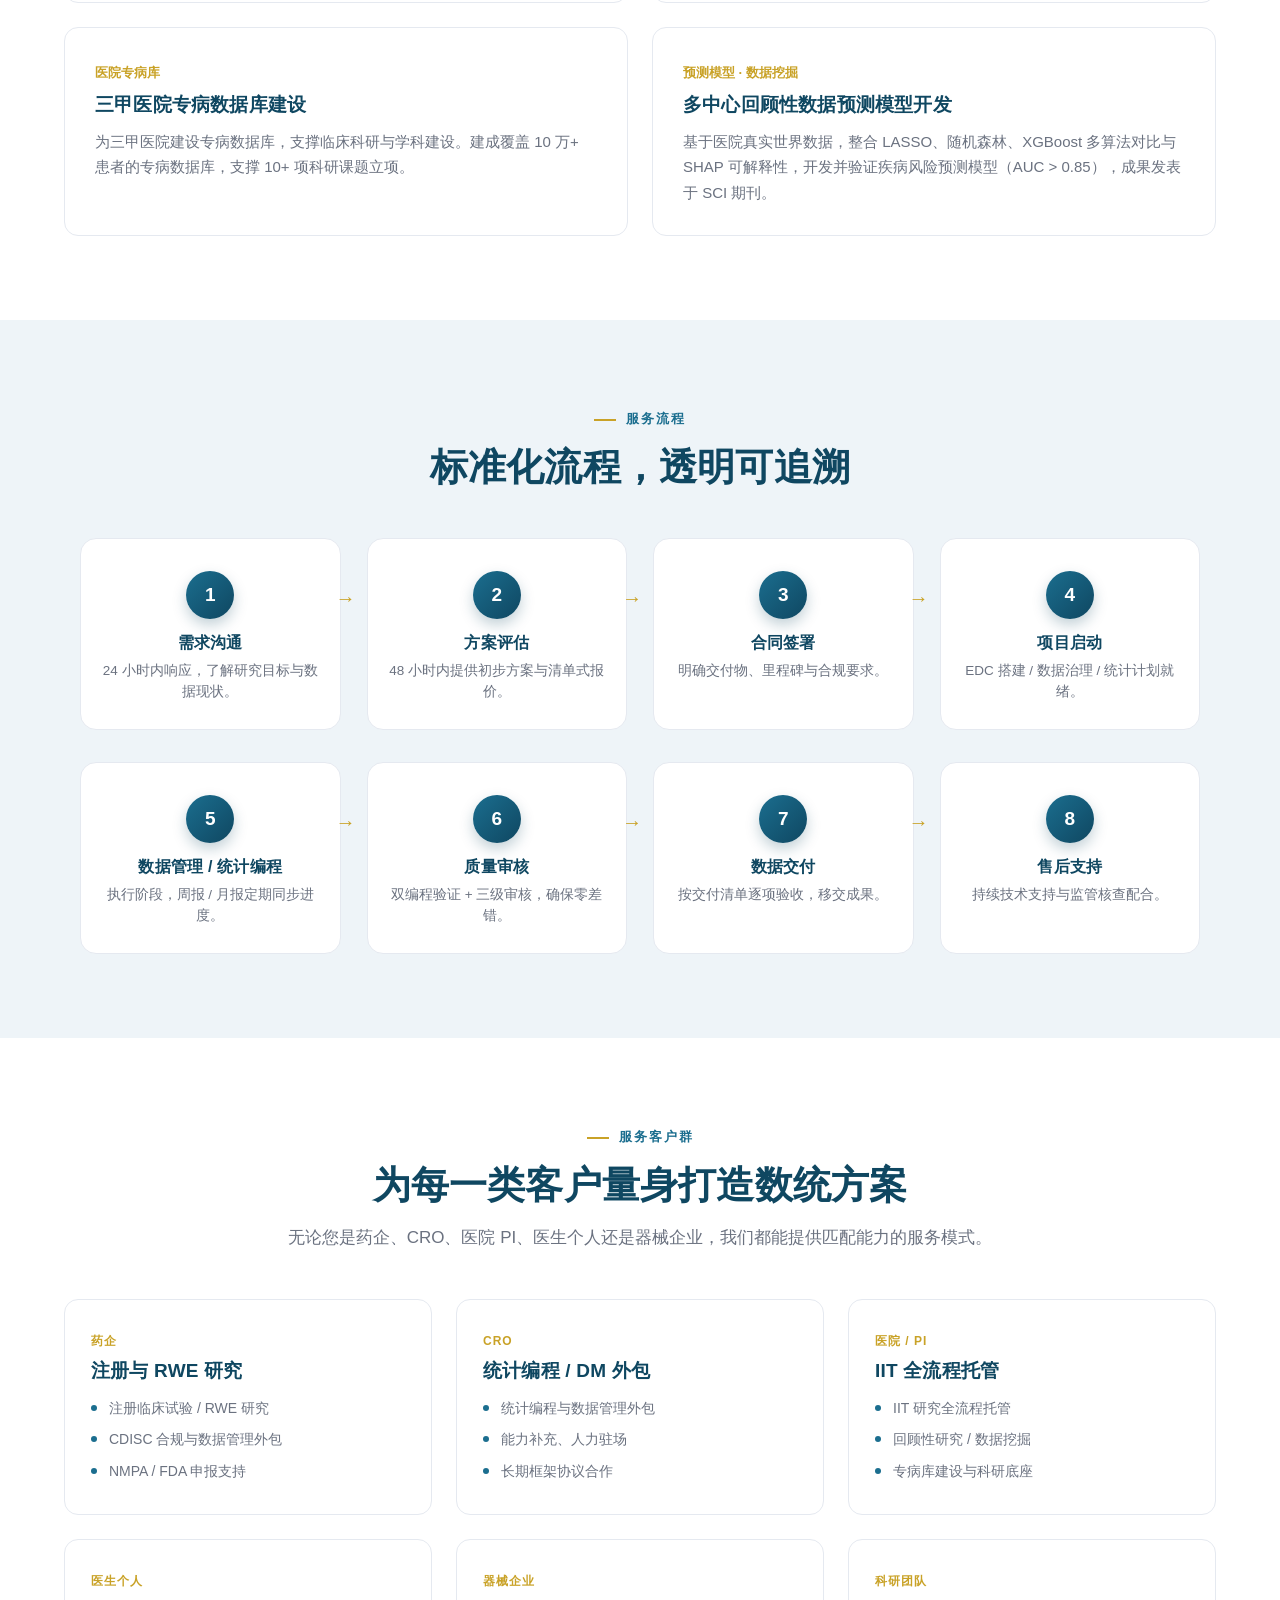
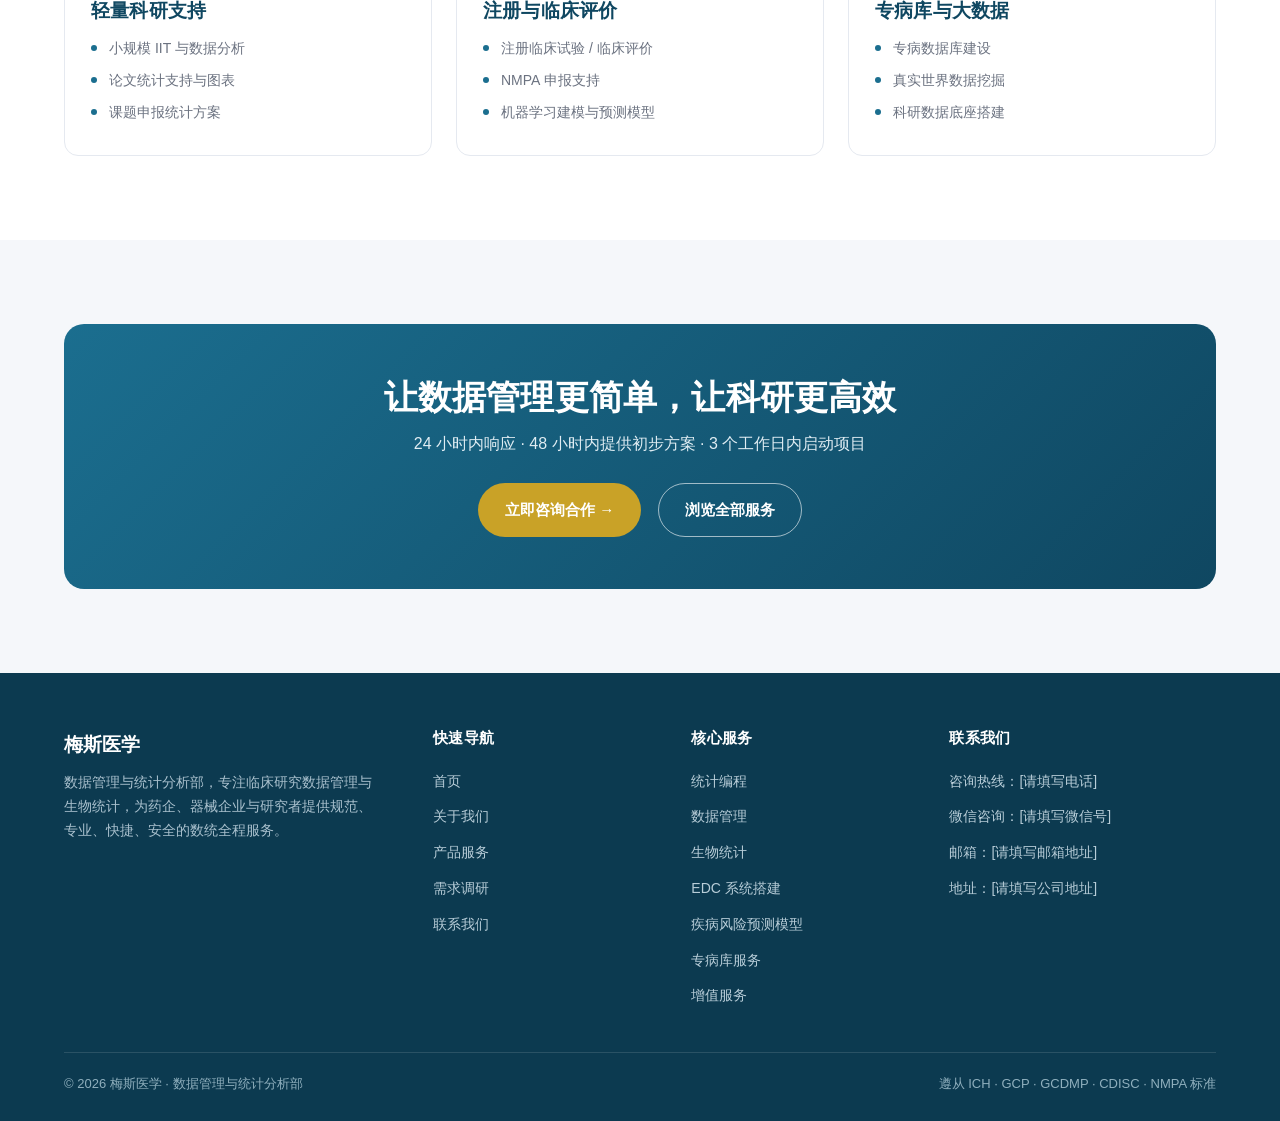
==== commit 62f9e294: "ui: reorder homepage sections to 核心服务能力→我们的优势→特色服务→合作案例→服务流程→服务客户群" ====
--- a/index.html
+++ b/index.html
@@ -125,21 +125,62 @@
   </div>
 </section>
 
-<!-- ===== 客户群体 ===== -->
+<!-- ===== 特色服务：疾病风险预测模型 ===== -->
+<section style="background:linear-gradient(135deg,#0F4761,#1B6E8F);color:#fff;padding:72px 0">
+  <div class="container">
+    <div class="grid grid-2" style="align-items:center;gap:44px">
+      <div class="reveal">
+        <span class="eyebrow" style="color:var(--gold-soft)">特色服务</span>
+        <h2 style="color:#fff;font-size:clamp(26px,3.2vw,36px)">疾病风险预测模型</h2>
+        <p style="color:#dceaf1;font-size:16px;margin:14px 0 18px">基于机器学习与统计学方法，开发并验证疾病风险预测模型（AUC &gt; 0.85 典型成果），输出标准化列线图与在线计算器，支撑学术推广与产品临床定位。售前提供专项需求评估，按数据就绪度分流服务路径。</p>
+        <div style="display:flex;gap:14px;flex-wrap:wrap">
+          <a class="btn btn-gold" href="assessment.html">填写需求评估表 →</a>
+          <a class="btn btn-outline" href="services.html#predict">了解预测模型服务</a>
+        </div>
+      </div>
+      <div class="reveal">
+        <div style="background:rgba(255,255,255,.08);border:1px solid rgba(255,255,255,.18);border-radius:16px;padding:26px 28px">
+          <div style="color:#cfe6f1;font-weight:700;margin-bottom:12px;font-size:14px;letter-spacing:1px">适用方向</div>
+          <ul style="list-style:none">
+            <li style="padding:9px 0 9px 26px;position:relative;color:#e6f0f5;font-size:14.5px;border-top:1px solid rgba(255,255,255,.08)">✓ 高危人群识别 / 疾病发生风险预测</li>
+            <li style="padding:9px 0 9px 26px;position:relative;color:#e6f0f5;font-size:14.5px;border-top:1px solid rgba(255,255,255,.08)">✓ 预后 / 生存 / 复发 / 并发症预测</li>
+            <li style="padding:9px 0 9px 26px;position:relative;color:#e6f0f5;font-size:14.5px;border-top:1px solid rgba(255,255,255,.08)">✓ 治疗响应预测 / 既有模型外部验证</li>
+            <li style="padding:9px 0 9px 26px;position:relative;color:#e6f0f5;font-size:14.5px;border-top:1px solid rgba(255,255,255,.08)">✓ 同批数据多方向复用（疗效/安全/预后）</li>
+          </ul>
+        </div>
+      </div>
+    </div>
+  </div>
+</section>
+
+<!-- ===== 成功案例 ===== -->
 <section>
   <div class="container">
     <div class="section-head center reveal">
-      <span class="eyebrow">服务客户群</span>
-      <h2 class="section-title">为每一类客户量身打造数统方案</h2>
-      <p class="section-lead">无论您是药企、CRO、医院 PI、医生个人还是器械企业，我们都能提供匹配能力的服务模式。</p>
-    </div>
-    <div class="grid grid-3">
-      <div class="client-card reveal"><span class="tag">药企</span><h3>注册与 RWE 研究</h3><ul><li>注册临床试验 / RWE 研究</li><li>CDISC 合规与数据管理外包</li><li>NMPA / FDA 申报支持</li></ul></div>
-      <div class="client-card reveal"><span class="tag">CRO</span><h3>统计编程 / DM 外包</h3><ul><li>统计编程与数据管理外包</li><li>能力补充、人力驻场</li><li>长期框架协议合作</li></ul></div>
-      <div class="client-card reveal"><span class="tag">医院 / PI</span><h3>IIT 全流程托管</h3><ul><li>IIT 研究全流程托管</li><li>回顾性研究 / 数据挖掘</li><li>专病库建设与科研底座</li></ul></div>
-      <div class="client-card reveal"><span class="tag">医生个人</span><h3>轻量科研支持</h3><ul><li>小规模 IIT 与数据分析</li><li>论文统计支持与图表</li><li>课题申报统计方案</li></ul></div>
-      <div class="client-card reveal"><span class="tag">器械企业</span><h3>注册与临床评价</h3><ul><li>注册临床试验 / 临床评价</li><li>NMPA 申报支持</li><li>机器学习建模与预测模型</li></ul></div>
-      <div class="client-card reveal"><span class="tag">科研团队</span><h3>专病库与大数据</h3><ul><li>专病数据库建设</li><li>真实世界数据挖掘</li><li>科研数据底座搭建</li></ul></div>
+      <span class="eyebrow">合作案例</span>
+      <h2 class="section-title">真实交付，经得起检验</h2>
+    </div>
+    <div class="grid grid-2">
+      <div class="card reveal">
+        <span class="tag" style="color:var(--gold);font-weight:700;font-size:13px">Global 协作 · FDA 递交</span>
+        <h3 style="margin:8px 0 12px">跨国药企 CDISC 标准数据集交付</h3>
+        <p class="muted" style="font-size:15px">与雅培（Abbott）Global 团队无缝协作，交付符合 FDA 递交标准的 SDTM / ADaM / Define.xml 数据集与 TFLs。Pinnacle 21 验证通过率 100%，零 conformance issue，数据集与 TFLs 被纳入全球 NDA / BLA 提交包。</p>
+      </div>
+      <div class="card reveal">
+        <span class="tag" style="color:var(--gold);font-weight:700;font-size:13px">NMPA 注册 · 器械</span>
+        <h3 style="margin:8px 0 12px">三类医疗器械上市前数统全流程</h3>
+        <p class="muted" style="font-size:15px">为国产三类医疗器械提供从方案设计到注册申报的数统一站式服务。多中心随机对照试验入组 200+ 例，数据质量通过 NMPA 核查、零 major finding，统计分析报告一次性通过技术审评，成功获证。</p>
+      </div>
+      <div class="card reveal">
+        <span class="tag" style="color:var(--gold);font-weight:700;font-size:13px">医院专病库</span>
+        <h3 style="margin:8px 0 12px">三甲医院专病数据库建设</h3>
+        <p class="muted" style="font-size:15px">为三甲医院建设专病数据库，支撑临床科研与学科建设。建成覆盖 10 万+ 患者的专病数据库，支撑 10+ 项科研课题立项。</p>
+      </div>
+      <div class="card reveal">
+        <span class="tag" style="color:var(--gold);font-weight:700;font-size:13px">预测模型 · 数据挖掘</span>
+        <h3 style="margin:8px 0 12px">多中心回顾性数据预测模型开发</h3>
+        <p class="muted" style="font-size:15px">基于医院真实世界数据，整合 LASSO、随机森林、XGBoost 多算法对比与 SHAP 可解释性，开发并验证疾病风险预测模型（AUC &gt; 0.85），成果发表于 SCI 期刊。</p>
+      </div>
     </div>
   </div>
 </section>
@@ -164,62 +205,21 @@
   </div>
 </section>
 
-<!-- ===== 成功案例 ===== -->
+<!-- ===== 客户群体 ===== -->
 <section>
   <div class="container">
     <div class="section-head center reveal">
-      <span class="eyebrow">合作案例</span>
-      <h2 class="section-title">真实交付，经得起检验</h2>
-    </div>
-    <div class="grid grid-2">
-      <div class="card reveal">
-        <span class="tag" style="color:var(--gold);font-weight:700;font-size:13px">Global 协作 · FDA 递交</span>
-        <h3 style="margin:8px 0 12px">跨国药企 CDISC 标准数据集交付</h3>
-        <p class="muted" style="font-size:15px">与雅培（Abbott）Global 团队无缝协作，交付符合 FDA 递交标准的 SDTM / ADaM / Define.xml 数据集与 TFLs。Pinnacle 21 验证通过率 100%，零 conformance issue，数据集与 TFLs 被纳入全球 NDA / BLA 提交包。</p>
-      </div>
-      <div class="card reveal">
-        <span class="tag" style="color:var(--gold);font-weight:700;font-size:13px">NMPA 注册 · 器械</span>
-        <h3 style="margin:8px 0 12px">三类医疗器械上市前数统全流程</h3>
-        <p class="muted" style="font-size:15px">为国产三类医疗器械提供从方案设计到注册申报的数统一站式服务。多中心随机对照试验入组 200+ 例，数据质量通过 NMPA 核查、零 major finding，统计分析报告一次性通过技术审评，成功获证。</p>
-      </div>
-      <div class="card reveal">
-        <span class="tag" style="color:var(--gold);font-weight:700;font-size:13px">医院专病库</span>
-        <h3 style="margin:8px 0 12px">三甲医院专病数据库建设</h3>
-        <p class="muted" style="font-size:15px">为三甲医院建设专病数据库，支撑临床科研与学科建设。建成覆盖 10 万+ 患者的专病数据库，支撑 10+ 项科研课题立项。</p>
-      </div>
-      <div class="card reveal">
-        <span class="tag" style="color:var(--gold);font-weight:700;font-size:13px">预测模型 · 数据挖掘</span>
-        <h3 style="margin:8px 0 12px">多中心回顾性数据预测模型开发</h3>
-        <p class="muted" style="font-size:15px">基于医院真实世界数据，整合 LASSO、随机森林、XGBoost 多算法对比与 SHAP 可解释性，开发并验证疾病风险预测模型（AUC &gt; 0.85），成果发表于 SCI 期刊。</p>
-      </div>
-    </div>
-  </div>
-</section>
-
-<!-- ===== 特色服务：疾病风险预测模型 ===== -->
-<section style="background:linear-gradient(135deg,#0F4761,#1B6E8F);color:#fff;padding:72px 0">
-  <div class="container">
-    <div class="grid grid-2" style="align-items:center;gap:44px">
-      <div class="reveal">
-        <span class="eyebrow" style="color:var(--gold-soft)">特色服务</span>
-        <h2 style="color:#fff;font-size:clamp(26px,3.2vw,36px)">疾病风险预测模型</h2>
-        <p style="color:#dceaf1;font-size:16px;margin:14px 0 18px">基于机器学习与统计学方法，开发并验证疾病风险预测模型（AUC &gt; 0.85 典型成果），输出标准化列线图与在线计算器，支撑学术推广与产品临床定位。售前提供专项需求评估，按数据就绪度分流服务路径。</p>
-        <div style="display:flex;gap:14px;flex-wrap:wrap">
-          <a class="btn btn-gold" href="assessment.html">填写需求评估表 →</a>
-          <a class="btn btn-outline" href="services.html#predict">了解预测模型服务</a>
-        </div>
-      </div>
-      <div class="reveal">
-        <div style="background:rgba(255,255,255,.08);border:1px solid rgba(255,255,255,.18);border-radius:16px;padding:26px 28px">
-          <div style="color:#cfe6f1;font-weight:700;margin-bottom:12px;font-size:14px;letter-spacing:1px">适用方向</div>
-          <ul style="list-style:none">
-            <li style="padding:9px 0 9px 26px;position:relative;color:#e6f0f5;font-size:14.5px;border-top:1px solid rgba(255,255,255,.08)">✓ 高危人群识别 / 疾病发生风险预测</li>
-            <li style="padding:9px 0 9px 26px;position:relative;color:#e6f0f5;font-size:14.5px;border-top:1px solid rgba(255,255,255,.08)">✓ 预后 / 生存 / 复发 / 并发症预测</li>
-            <li style="padding:9px 0 9px 26px;position:relative;color:#e6f0f5;font-size:14.5px;border-top:1px solid rgba(255,255,255,.08)">✓ 治疗响应预测 / 既有模型外部验证</li>
-            <li style="padding:9px 0 9px 26px;position:relative;color:#e6f0f5;font-size:14.5px;border-top:1px solid rgba(255,255,255,.08)">✓ 同批数据多方向复用（疗效/安全/预后）</li>
-          </ul>
-        </div>
-      </div>
+      <span class="eyebrow">服务客户群</span>
+      <h2 class="section-title">为每一类客户量身打造数统方案</h2>
+      <p class="section-lead">无论您是药企、CRO、医院 PI、医生个人还是器械企业，我们都能提供匹配能力的服务模式。</p>
+    </div>
+    <div class="grid grid-3">
+      <div class="client-card reveal"><span class="tag">药企</span><h3>注册与 RWE 研究</h3><ul><li>注册临床试验 / RWE 研究</li><li>CDISC 合规与数据管理外包</li><li>NMPA / FDA 申报支持</li></ul></div>
+      <div class="client-card reveal"><span class="tag">CRO</span><h3>统计编程 / DM 外包</h3><ul><li>统计编程与数据管理外包</li><li>能力补充、人力驻场</li><li>长期框架协议合作</li></ul></div>
+      <div class="client-card reveal"><span class="tag">医院 / PI</span><h3>IIT 全流程托管</h3><ul><li>IIT 研究全流程托管</li><li>回顾性研究 / 数据挖掘</li><li>专病库建设与科研底座</li></ul></div>
+      <div class="client-card reveal"><span class="tag">医生个人</span><h3>轻量科研支持</h3><ul><li>小规模 IIT 与数据分析</li><li>论文统计支持与图表</li><li>课题申报统计方案</li></ul></div>
+      <div class="client-card reveal"><span class="tag">器械企业</span><h3>注册与临床评价</h3><ul><li>注册临床试验 / 临床评价</li><li>NMPA 申报支持</li><li>机器学习建模与预测模型</li></ul></div>
+      <div class="client-card reveal"><span class="tag">科研团队</span><h3>专病库与大数据</h3><ul><li>专病数据库建设</li><li>真实世界数据挖掘</li><li>科研数据底座搭建</li></ul></div>
     </div>
   </div>
 </section>
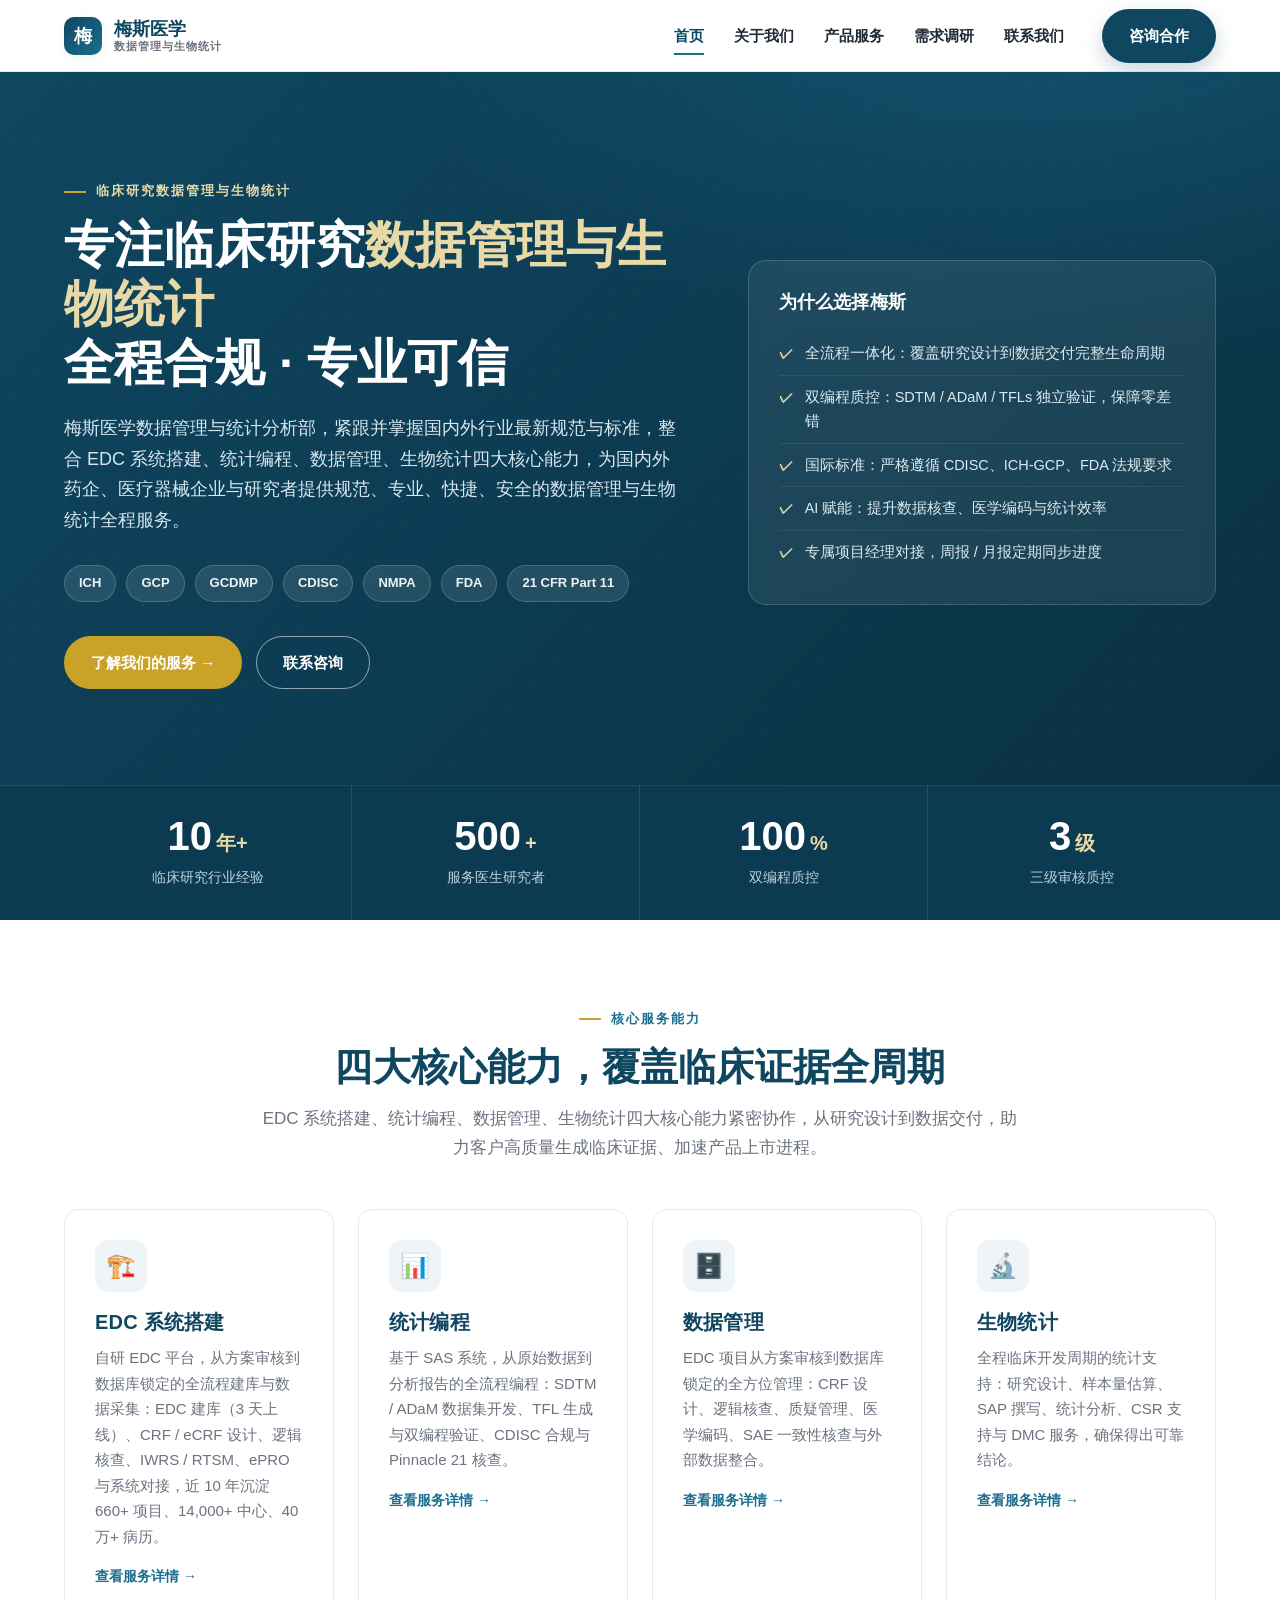
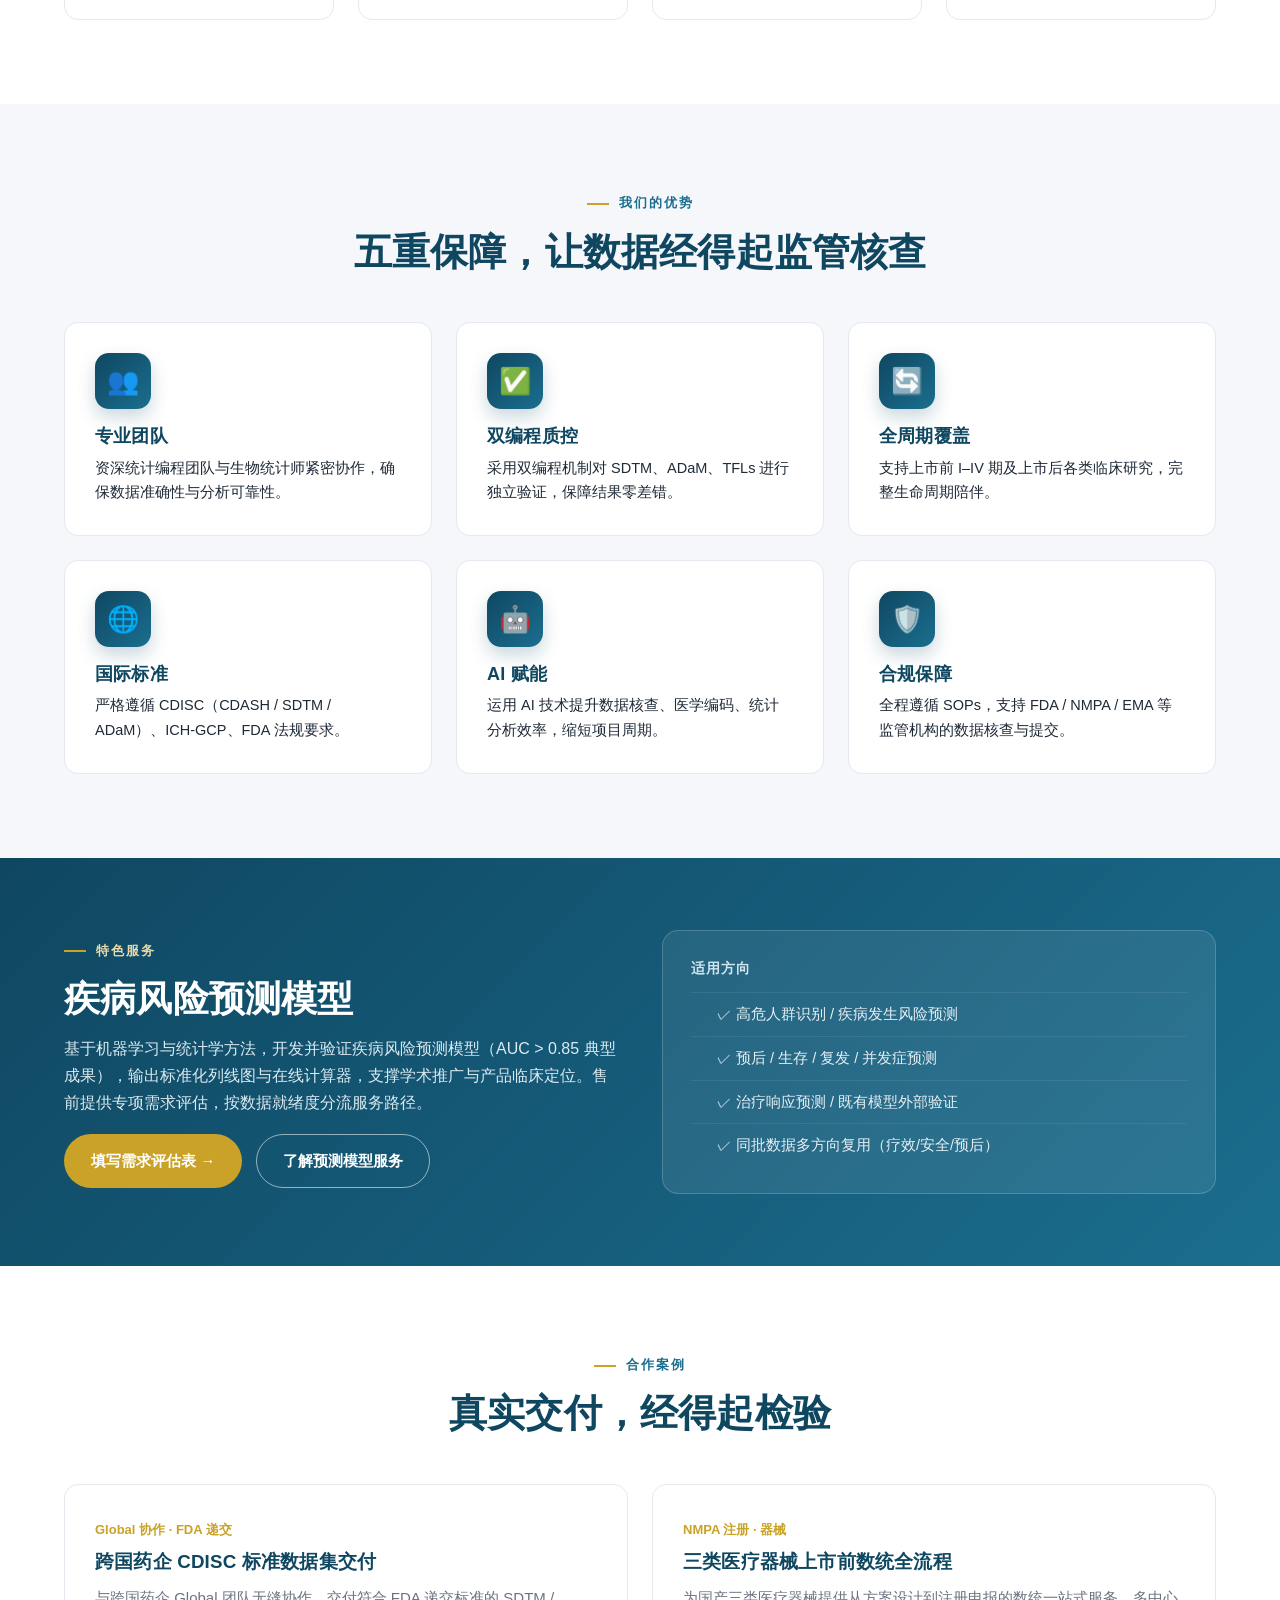
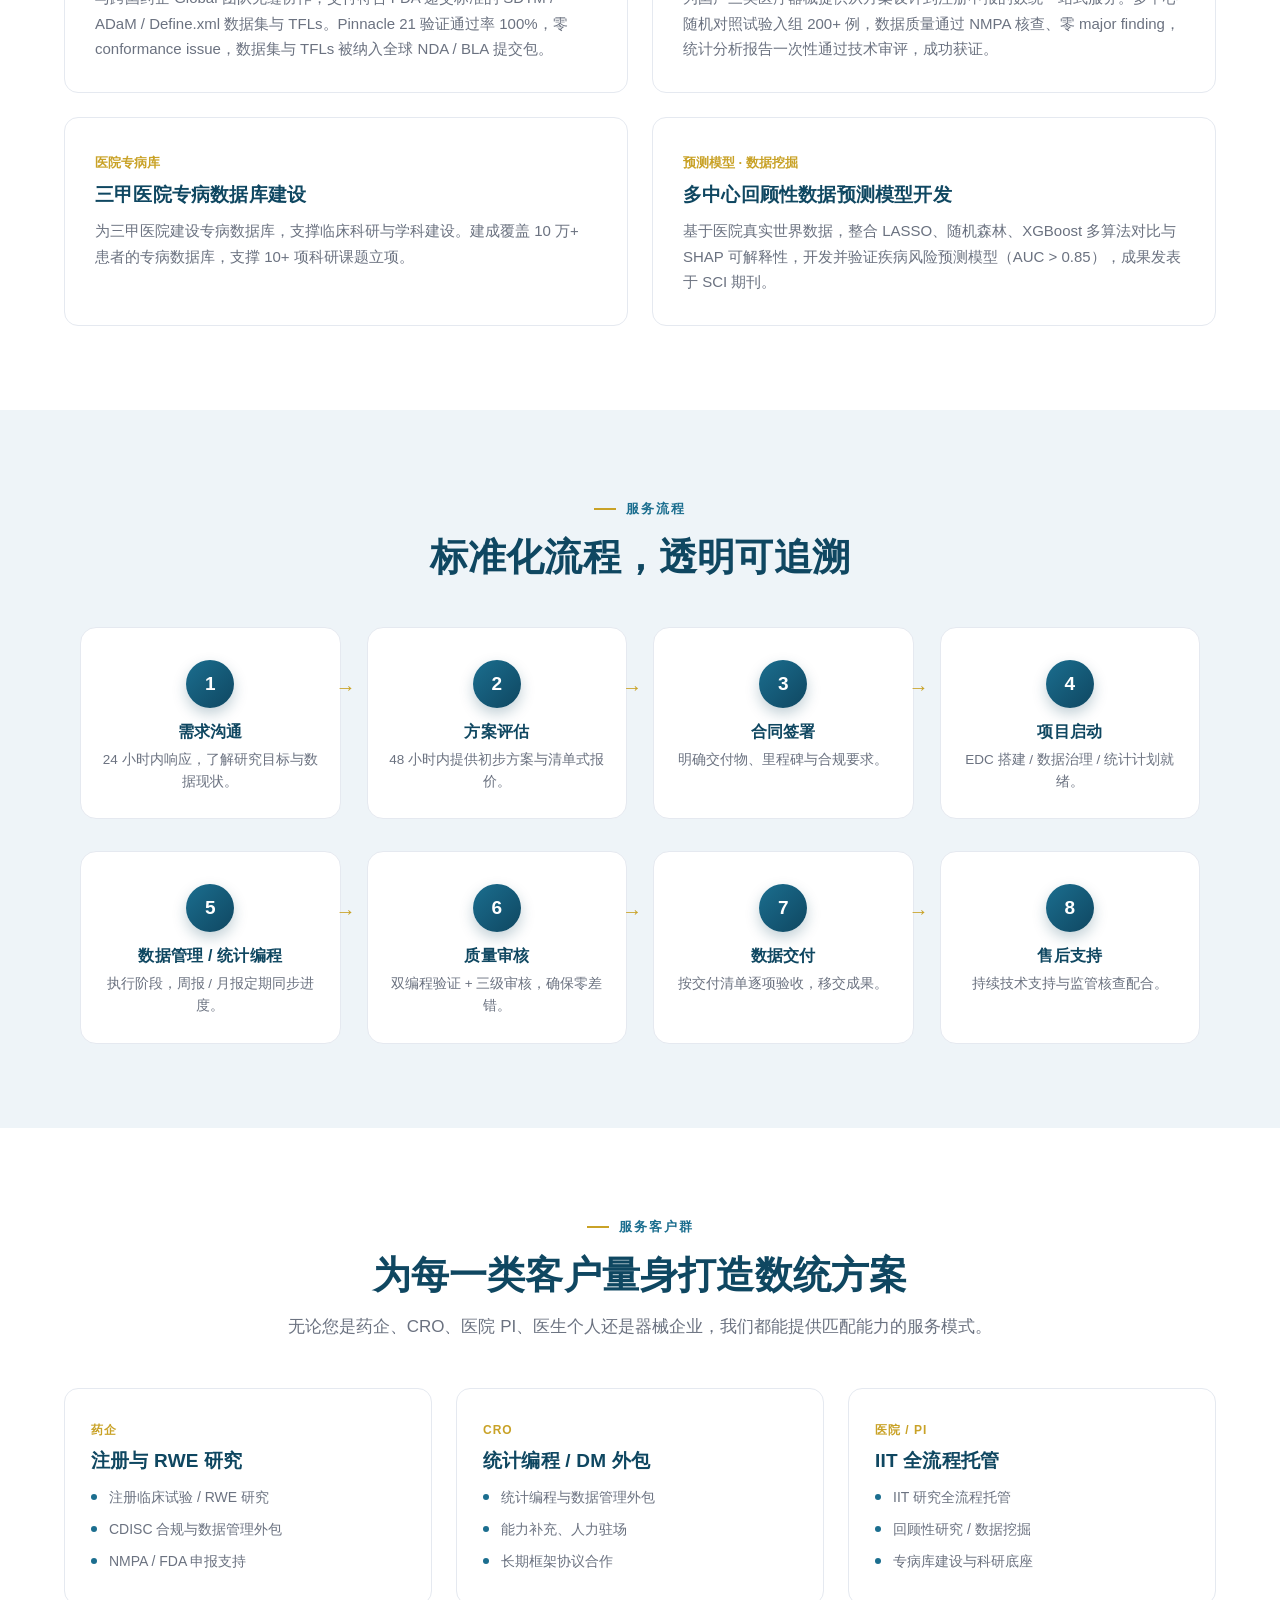
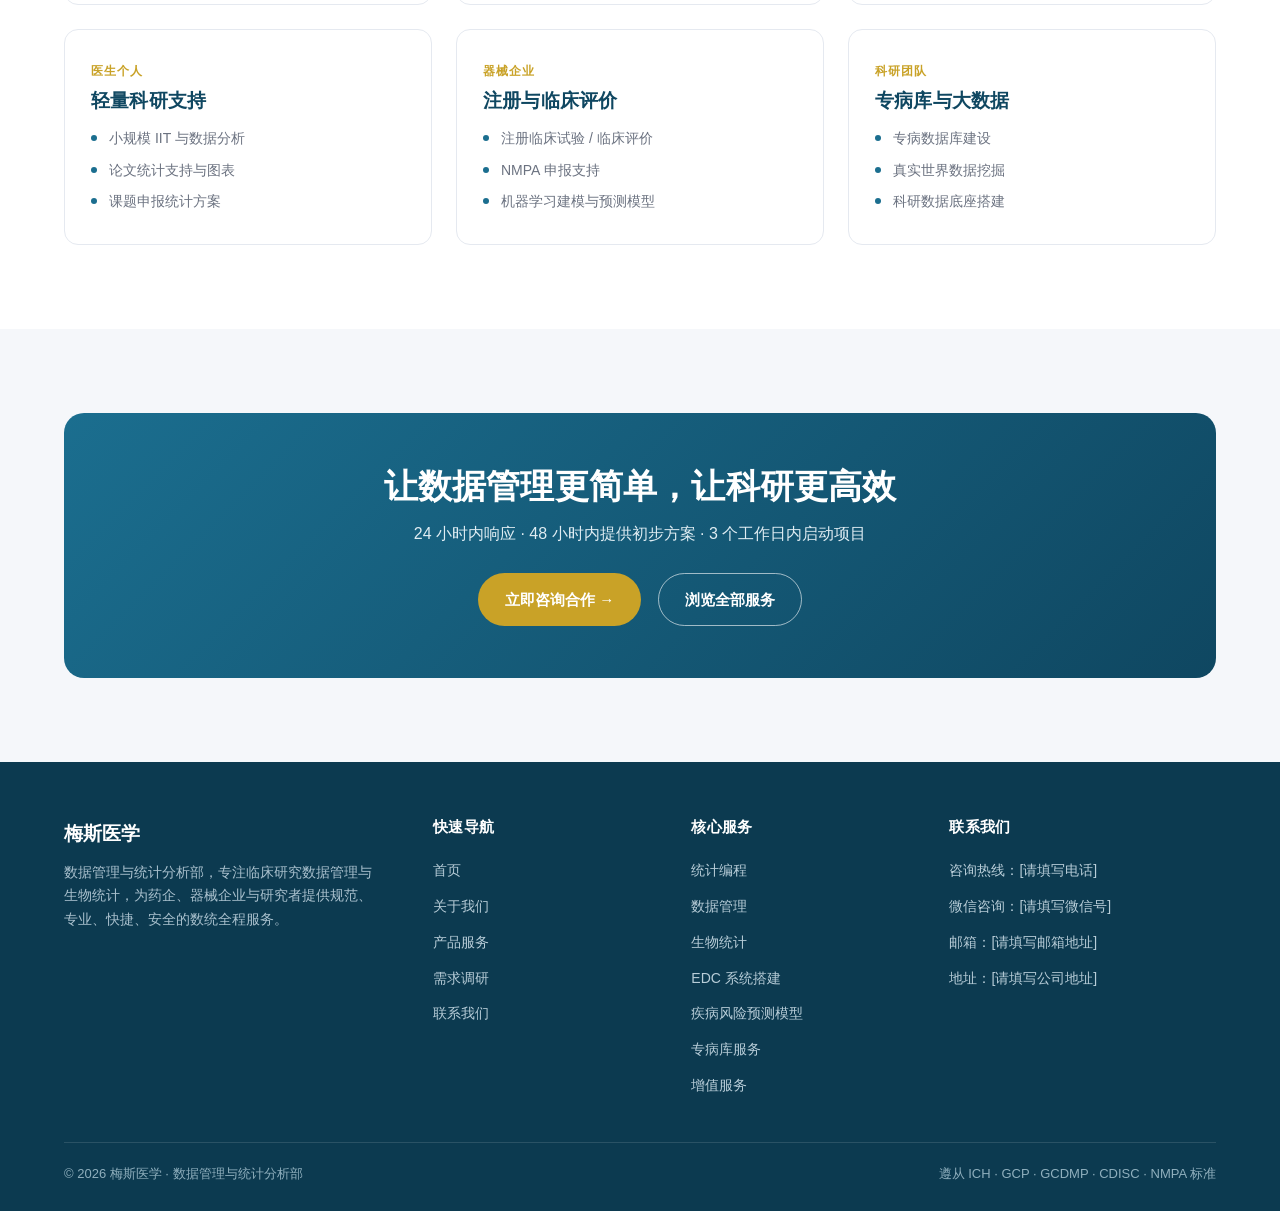
==== commit 17dc9f53: "content: replace Abbott with 跨国药企 in homepage case study" ====
--- a/index.html
+++ b/index.html
@@ -164,7 +164,7 @@
       <div class="card reveal">
         <span class="tag" style="color:var(--gold);font-weight:700;font-size:13px">Global 协作 · FDA 递交</span>
         <h3 style="margin:8px 0 12px">跨国药企 CDISC 标准数据集交付</h3>
-        <p class="muted" style="font-size:15px">与雅培（Abbott）Global 团队无缝协作，交付符合 FDA 递交标准的 SDTM / ADaM / Define.xml 数据集与 TFLs。Pinnacle 21 验证通过率 100%，零 conformance issue，数据集与 TFLs 被纳入全球 NDA / BLA 提交包。</p>
+        <p class="muted" style="font-size:15px">与跨国药企 Global 团队无缝协作，交付符合 FDA 递交标准的 SDTM / ADaM / Define.xml 数据集与 TFLs。Pinnacle 21 验证通过率 100%，零 conformance issue，数据集与 TFLs 被纳入全球 NDA / BLA 提交包。</p>
       </div>
       <div class="card reveal">
         <span class="tag" style="color:var(--gold);font-weight:700;font-size:13px">NMPA 注册 · 器械</span>
--- a/assets/css/style.css
+++ b/assets/css/style.css
@@ -96,6 +96,9 @@
 .nav-links a:hover::after, .nav-links a.active::after { width: 100%; }
 .nav-links a.active { color: var(--navy); }
 .nav-cta { margin-left: 8px; }
+/* 防止 .nav-links a 的优先级覆盖按钮自身的文字色/内边距/下划线 */
+.nav-links a.nav-cta { color: #fff; padding: 13px 26px; border-radius: 999px; }
+.nav-links a.nav-cta::after { display: none; }
 
 .hamburger { display: none; flex-direction: column; gap: 5px; background: none; border: 0; cursor: pointer; padding: 8px; }
 .hamburger span { width: 24px; height: 2px; background: var(--navy); border-radius: 2px; transition: .3s; }
@@ -175,7 +178,13 @@
 
 /* 优势 */
 .adv { text-align: left; }
-.adv .ic { background: linear-gradient(135deg, var(--navy), var(--teal)); color: #fff; }
+.adv .ic {
+  width: 56px; height: 56px; border-radius: 14px; display: grid; place-items: center;
+  background: linear-gradient(135deg, var(--navy), var(--teal)); color: #fff; font-size: 26px;
+  margin-bottom: 16px; box-shadow: 0 8px 18px rgba(15,71,97,.22);
+  transition: transform .25s ease;
+}
+.adv:hover .ic { transform: scale(1.07) rotate(-3deg); }
 .adv h3 { font-size: 18px; margin: 0 0 8px; }
 .adv p { font-size: 14.5px; }
 
@@ -370,6 +379,16 @@
 .inline-row .field { margin-bottom: 0; flex: 1 1 160px; }
 .mini { font-size: 13px; color: var(--muted); }
 .asm-actions { display: flex; gap: 14px; flex-wrap: wrap; align-items: center; margin-top: 8px; }
+/* 需求调研表：题目下未包裹 .field 的文本域 / 输入框统一样式 */
+.asm-sec textarea, .asm-sec input[type="text"], .asm-sec select {
+  width: 100%; padding: 12px 14px; border: 1.5px solid var(--line); border-radius: 10px;
+  font-size: 15px; font-family: inherit; color: var(--ink); background: #fff;
+  transition: border-color .2s, box-shadow .2s; margin-top: 2px;
+}
+.asm-sec textarea { resize: vertical; min-height: 104px; line-height: 1.6; }
+.asm-sec textarea:focus, .asm-sec input[type="text"]:focus, .asm-sec select:focus {
+  outline: none; border-color: var(--teal); box-shadow: 0 0 0 3px rgba(27,110,143,.12);
+}
 
 /* ---------- EDC 优势板块 ---------- */
 .edc-section { background: linear-gradient(135deg, #0F4761, #1B6E8F); color: #fff; padding: 72px 0; }
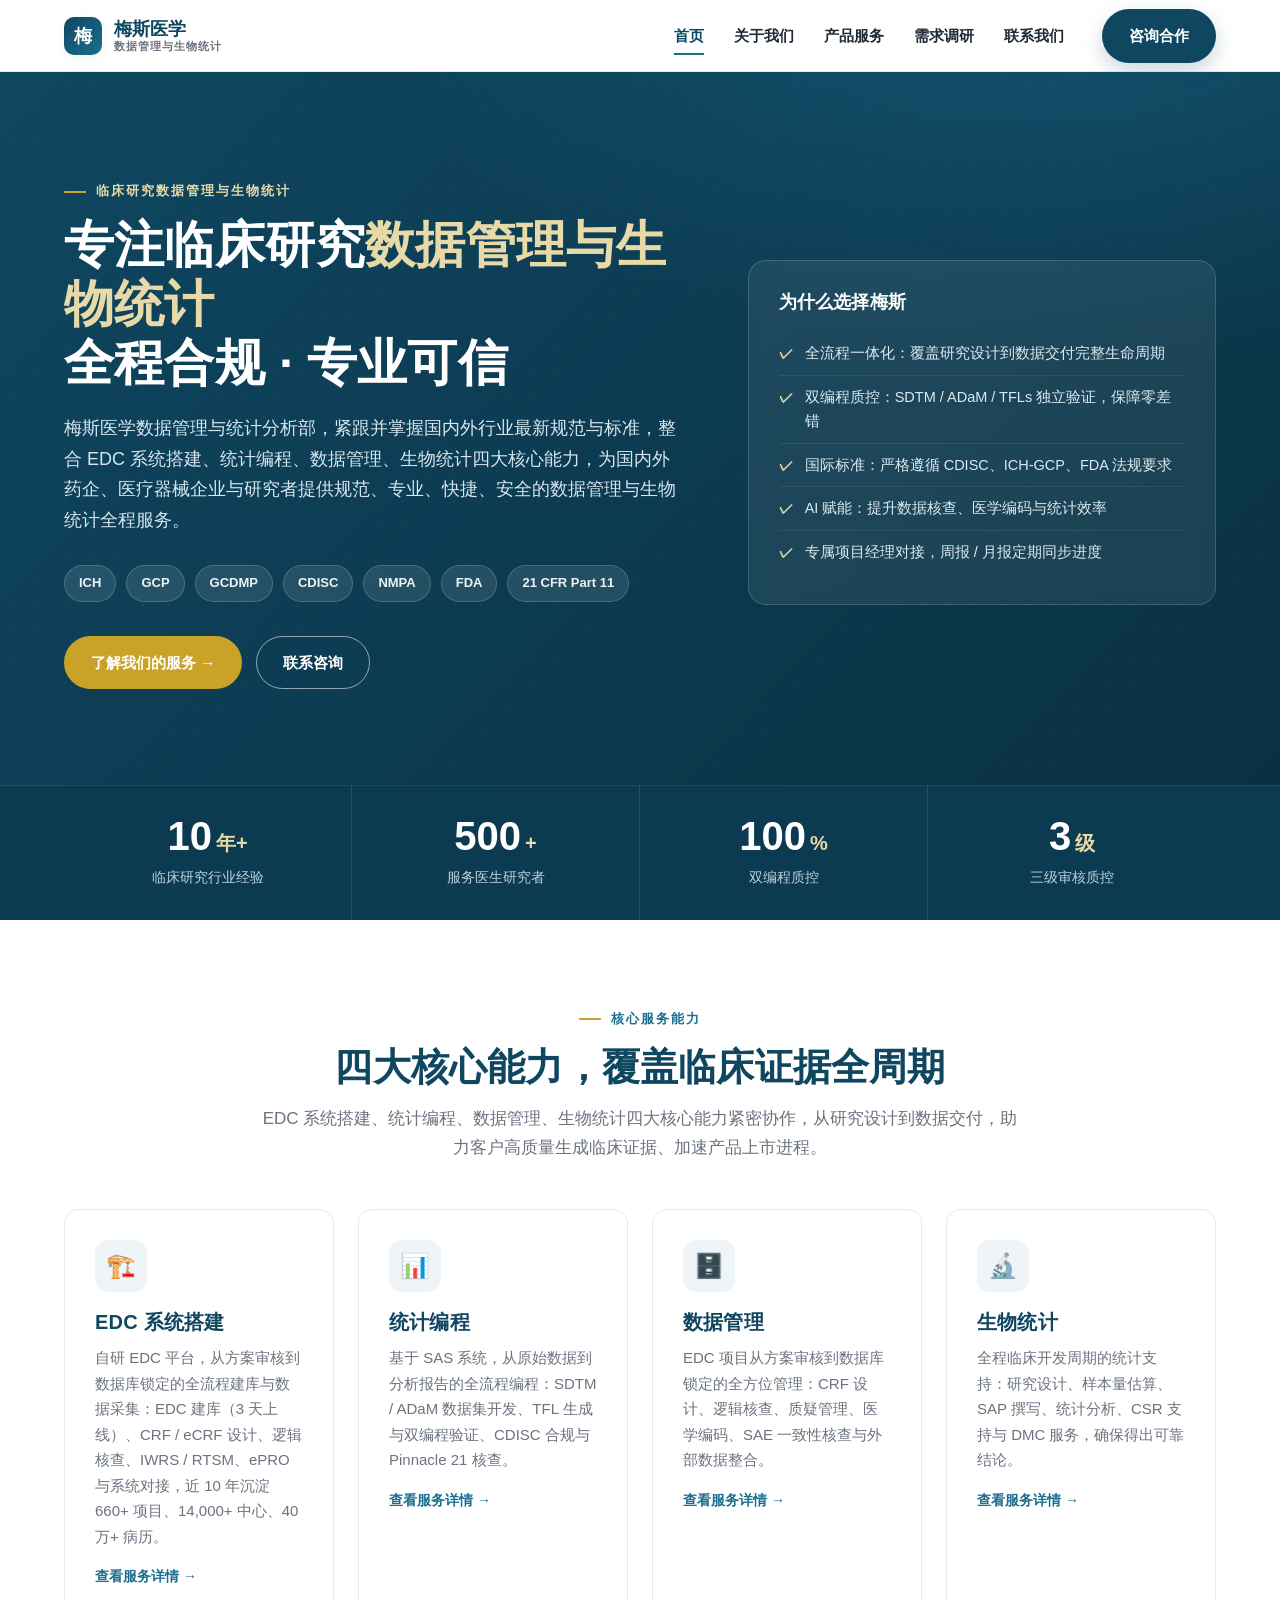
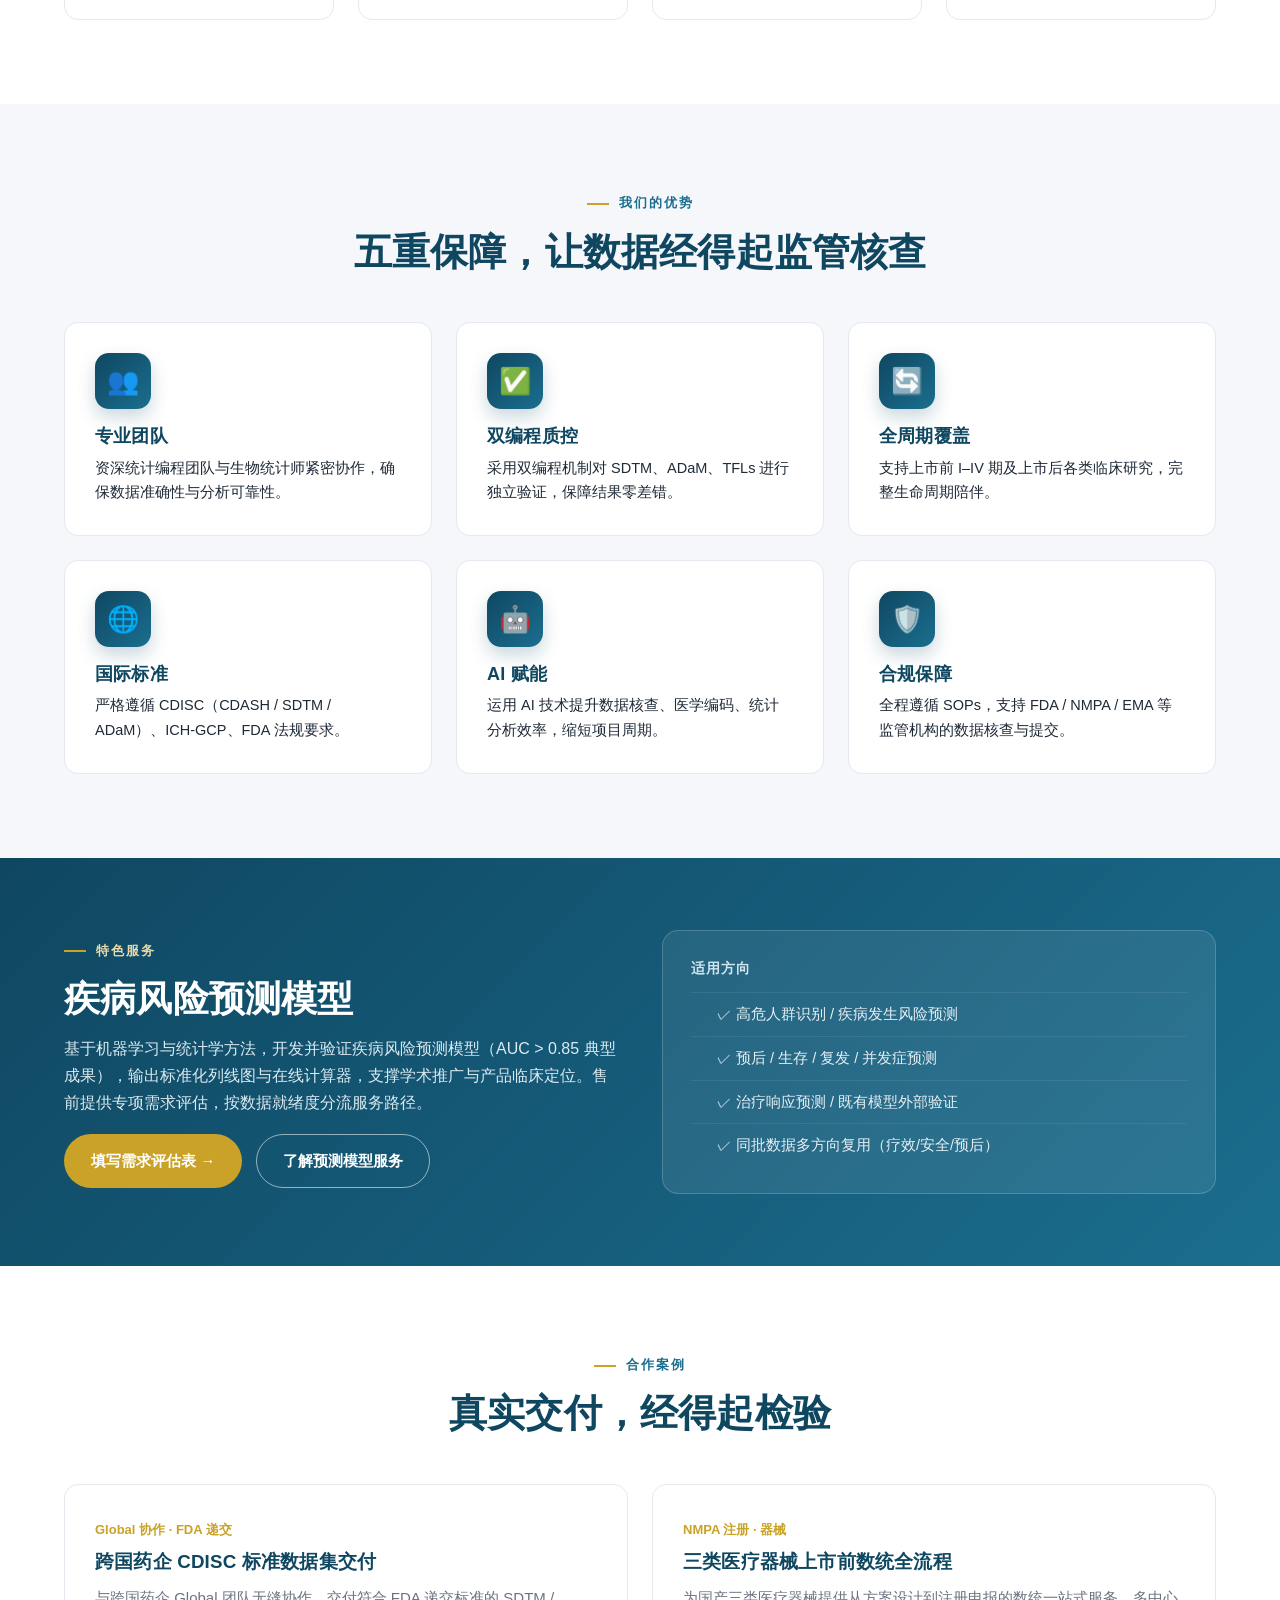
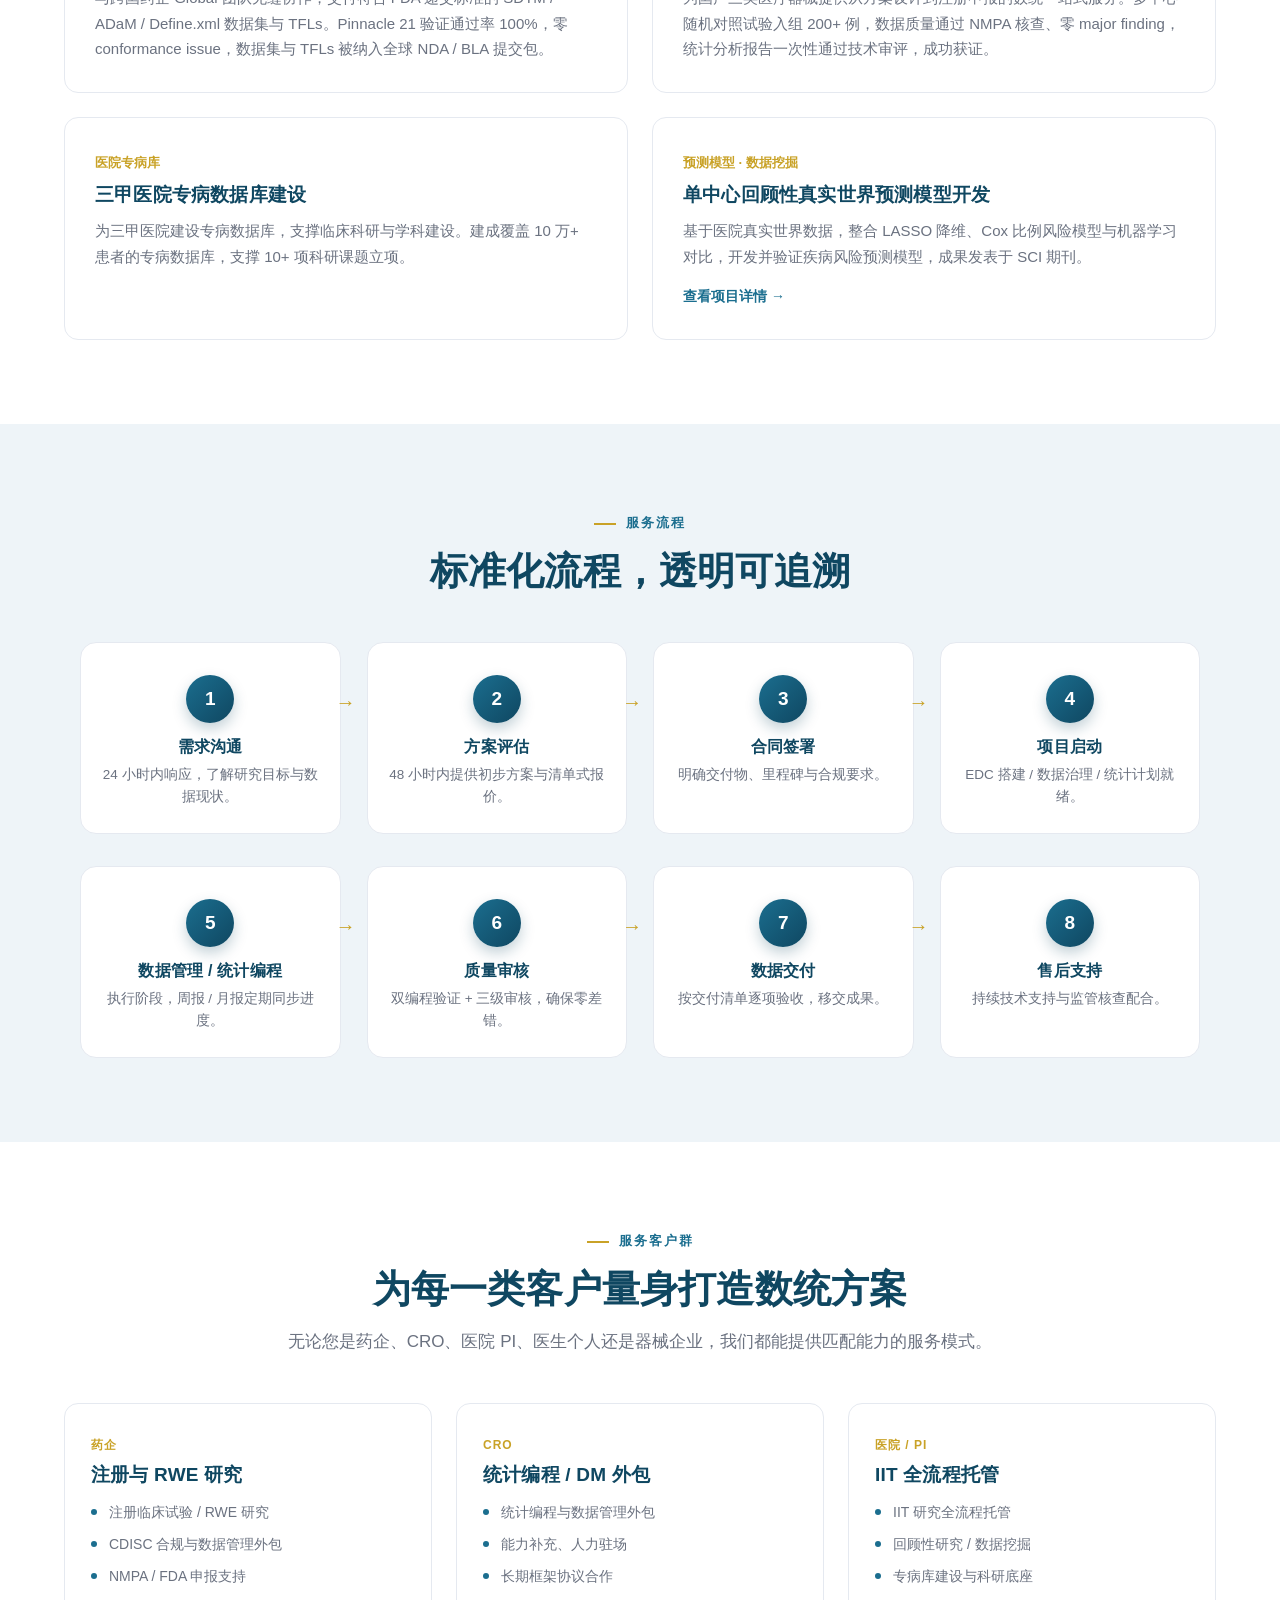
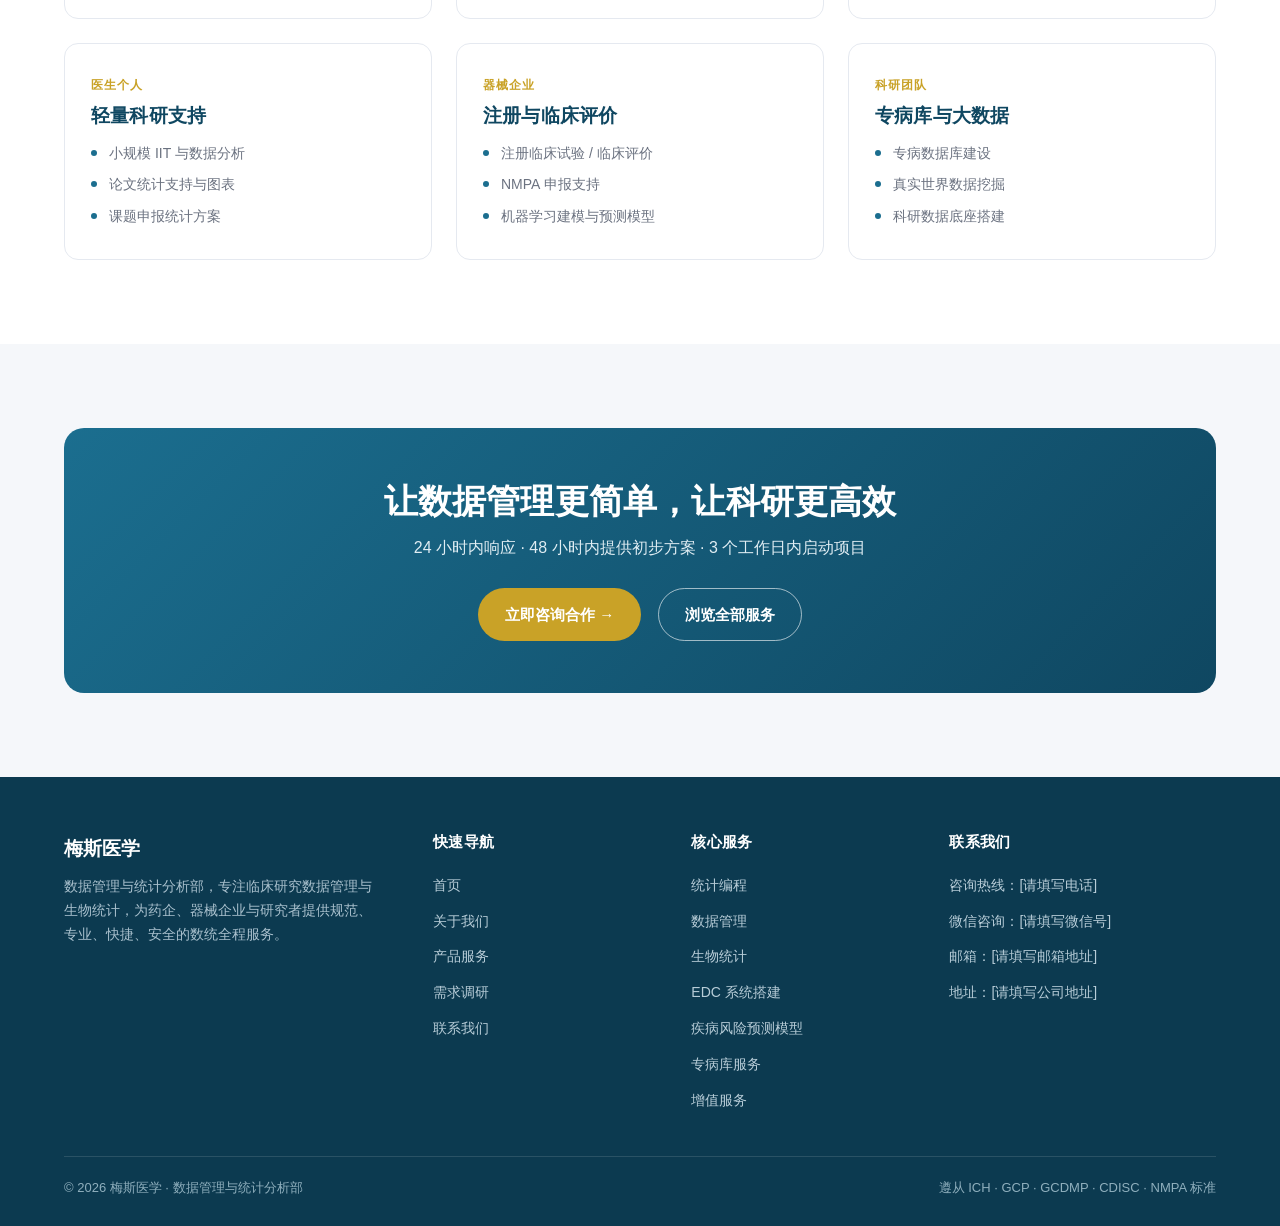
==== commit 9c451c81: "content: add prediction-model case page and link from homepage - New case-predict.html: concise 1-pa" ====
--- a/index.html
+++ b/index.html
@@ -154,7 +154,7 @@
 </section>
 
 <!-- ===== 成功案例 ===== -->
-<section>
+<section id="cases">
   <div class="container">
     <div class="section-head center reveal">
       <span class="eyebrow">合作案例</span>
@@ -176,11 +176,12 @@
         <h3 style="margin:8px 0 12px">三甲医院专病数据库建设</h3>
         <p class="muted" style="font-size:15px">为三甲医院建设专病数据库，支撑临床科研与学科建设。建成覆盖 10 万+ 患者的专病数据库，支撑 10+ 项科研课题立项。</p>
       </div>
-      <div class="card reveal">
+      <a class="card reveal" href="case-predict.html" style="display:block">
         <span class="tag" style="color:var(--gold);font-weight:700;font-size:13px">预测模型 · 数据挖掘</span>
-        <h3 style="margin:8px 0 12px">多中心回顾性数据预测模型开发</h3>
-        <p class="muted" style="font-size:15px">基于医院真实世界数据，整合 LASSO、随机森林、XGBoost 多算法对比与 SHAP 可解释性，开发并验证疾病风险预测模型（AUC &gt; 0.85），成果发表于 SCI 期刊。</p>
-      </div>
+        <h3 style="margin:8px 0 12px">单中心回顾性真实世界预测模型开发</h3>
+        <p class="muted" style="font-size:15px">基于医院真实世界数据，整合 LASSO 降维、Cox 比例风险模型与机器学习对比，开发并验证疾病风险预测模型，成果发表于 SCI 期刊。</p>
+        <span class="more" style="color:var(--teal);font-weight:700;font-size:14px;display:inline-block;margin-top:16px">查看项目详情 →</span>
+      </a>
     </div>
   </div>
 </section>
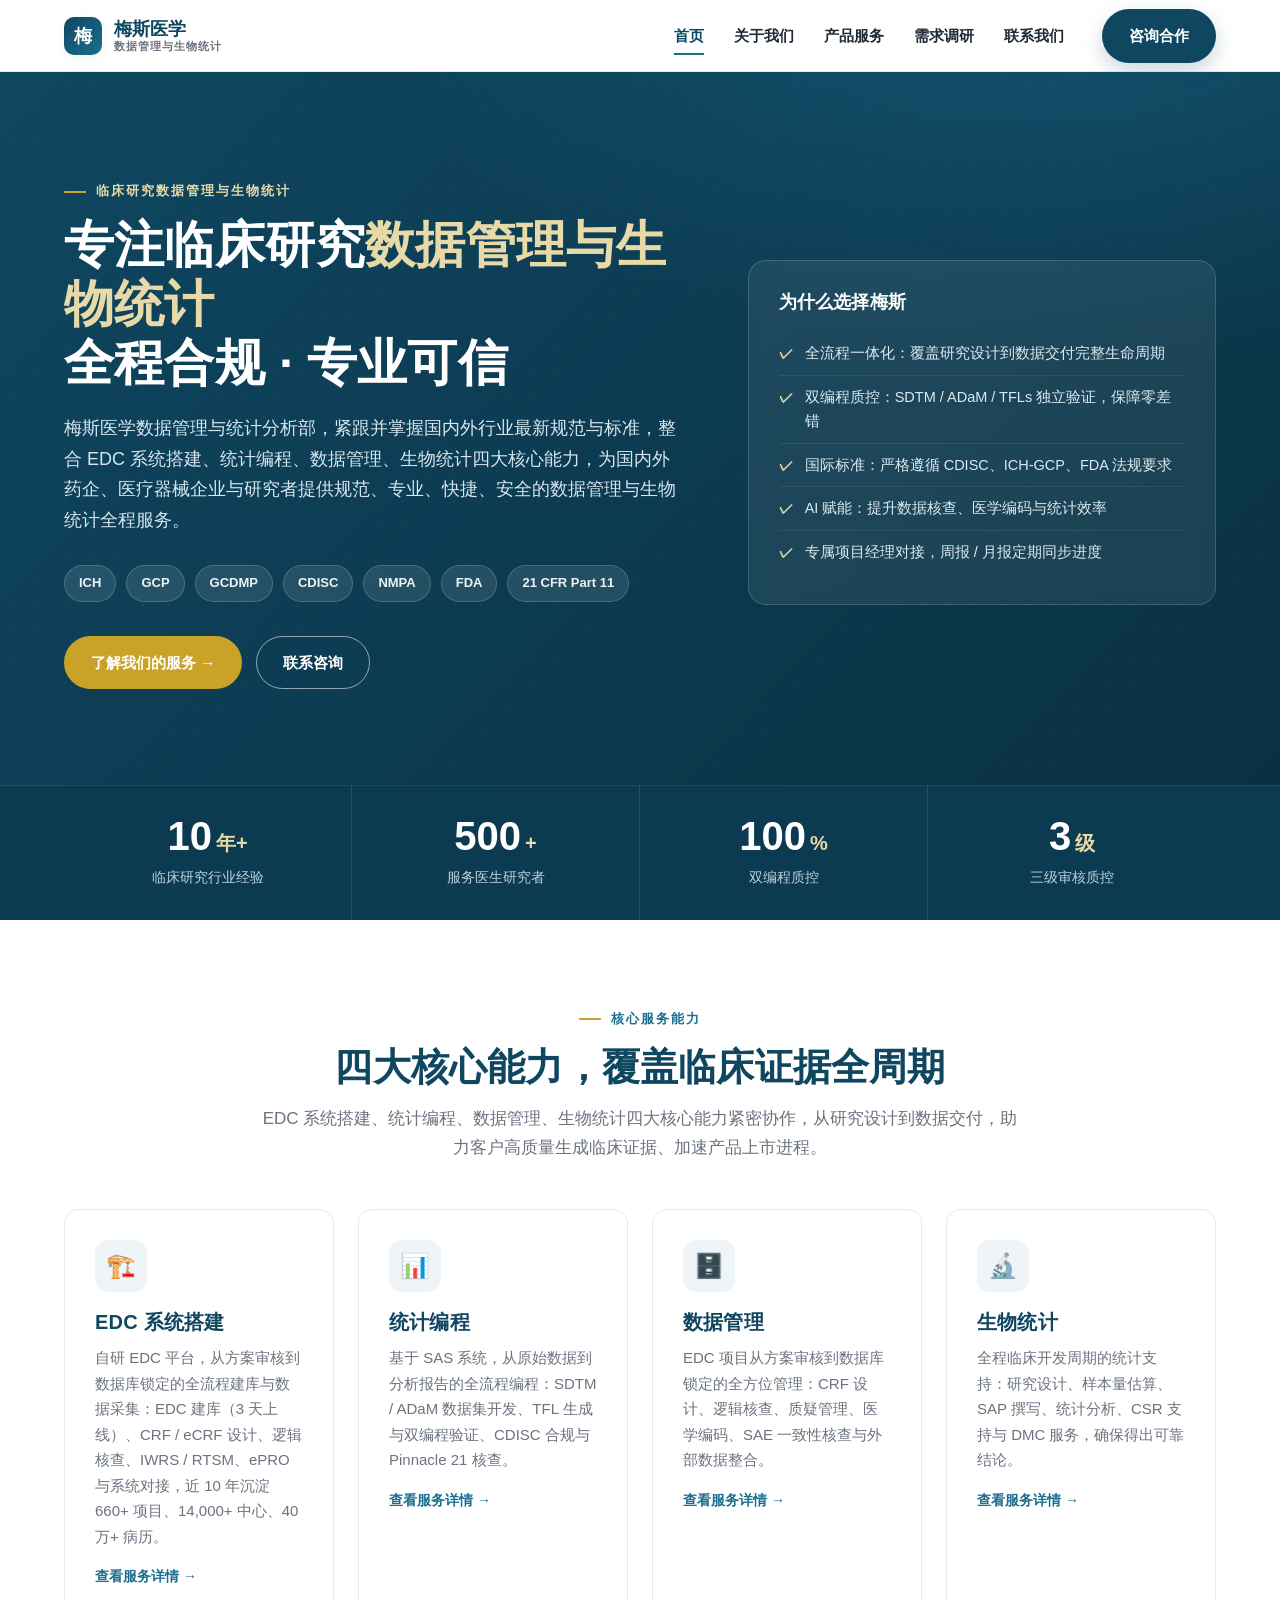
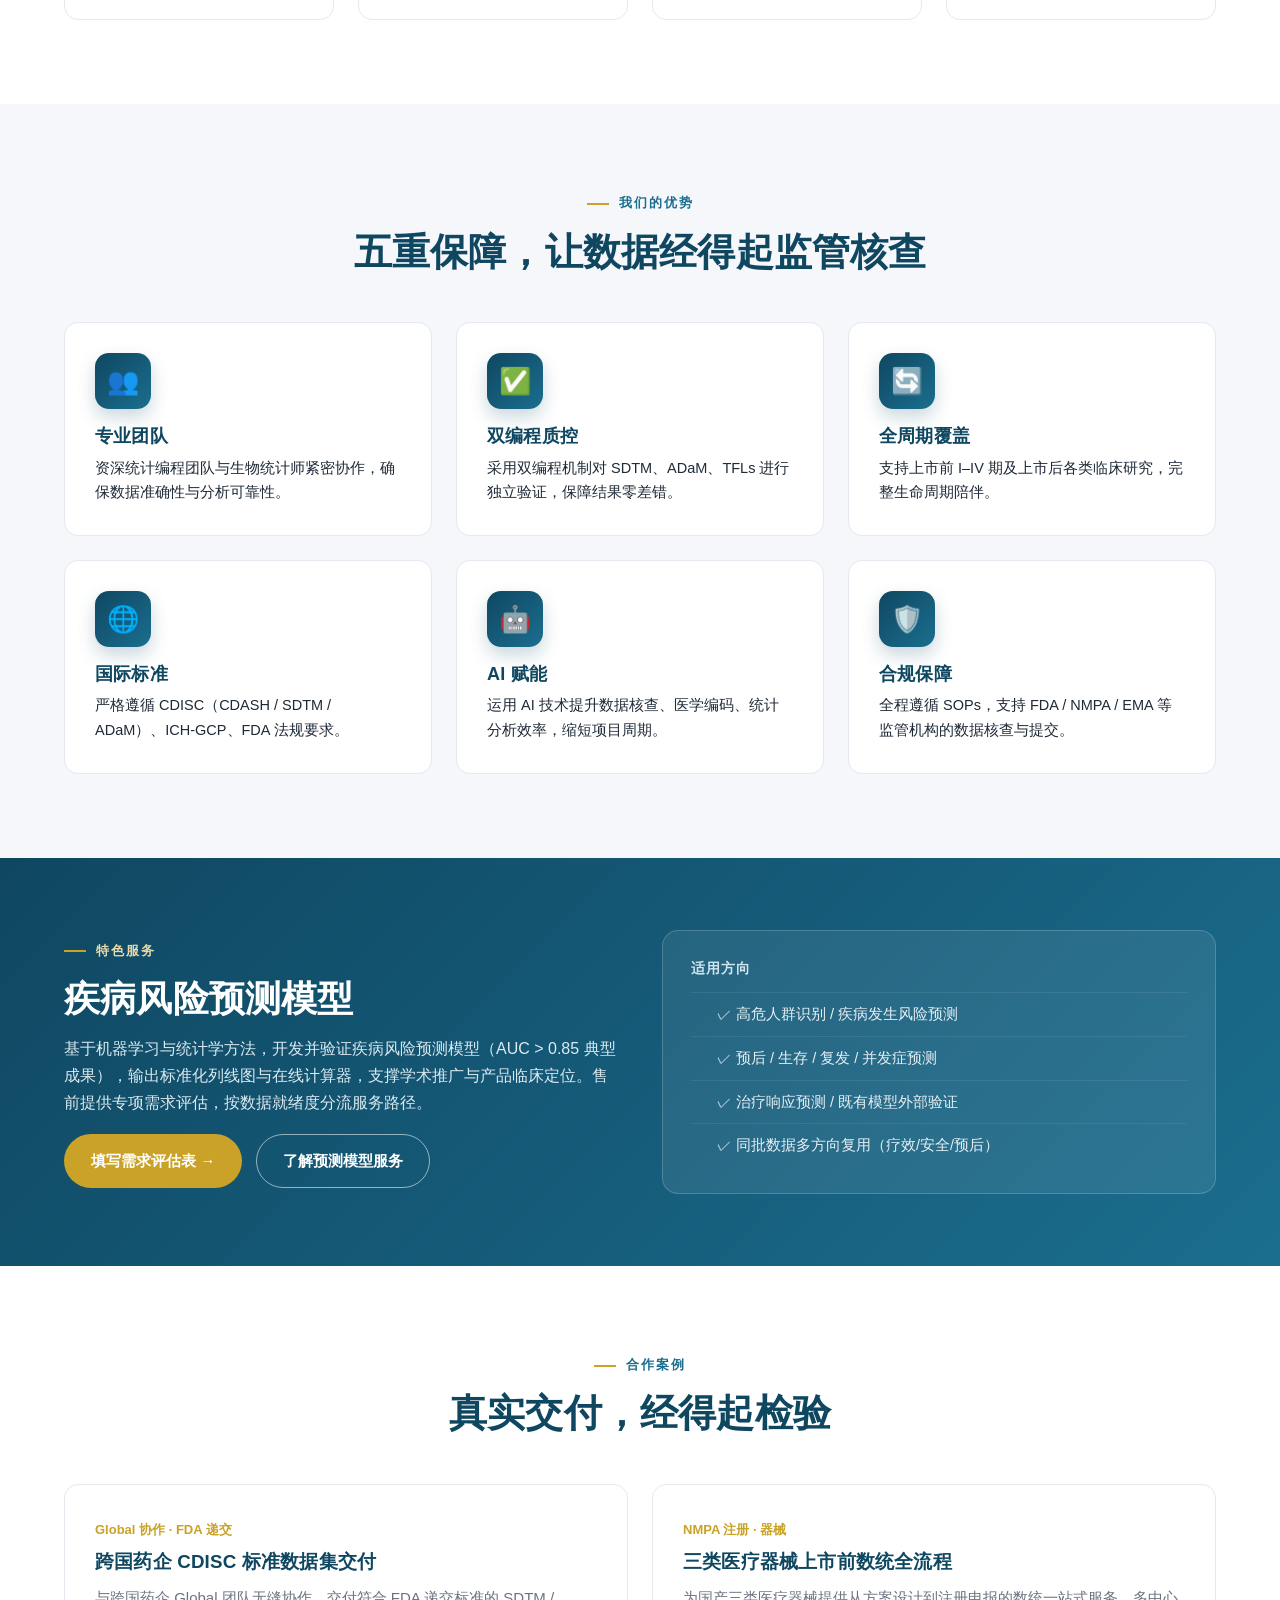
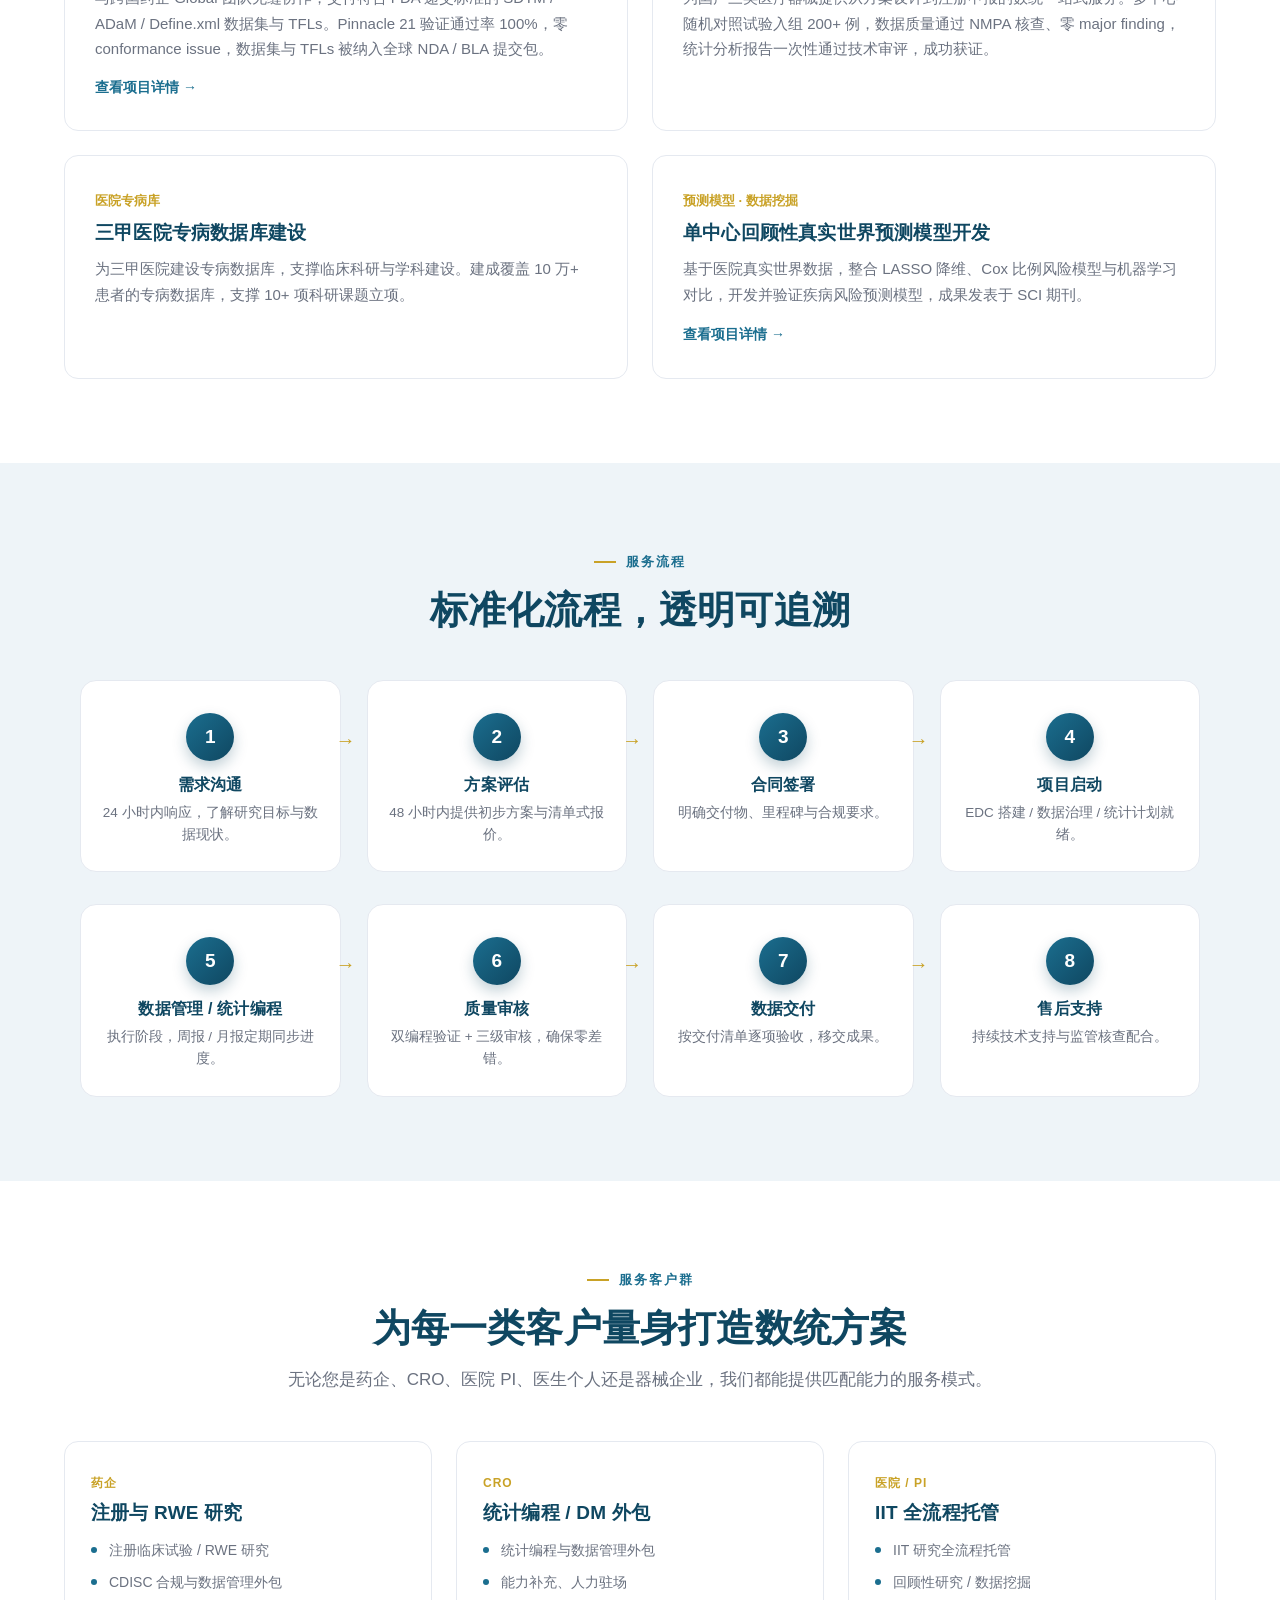
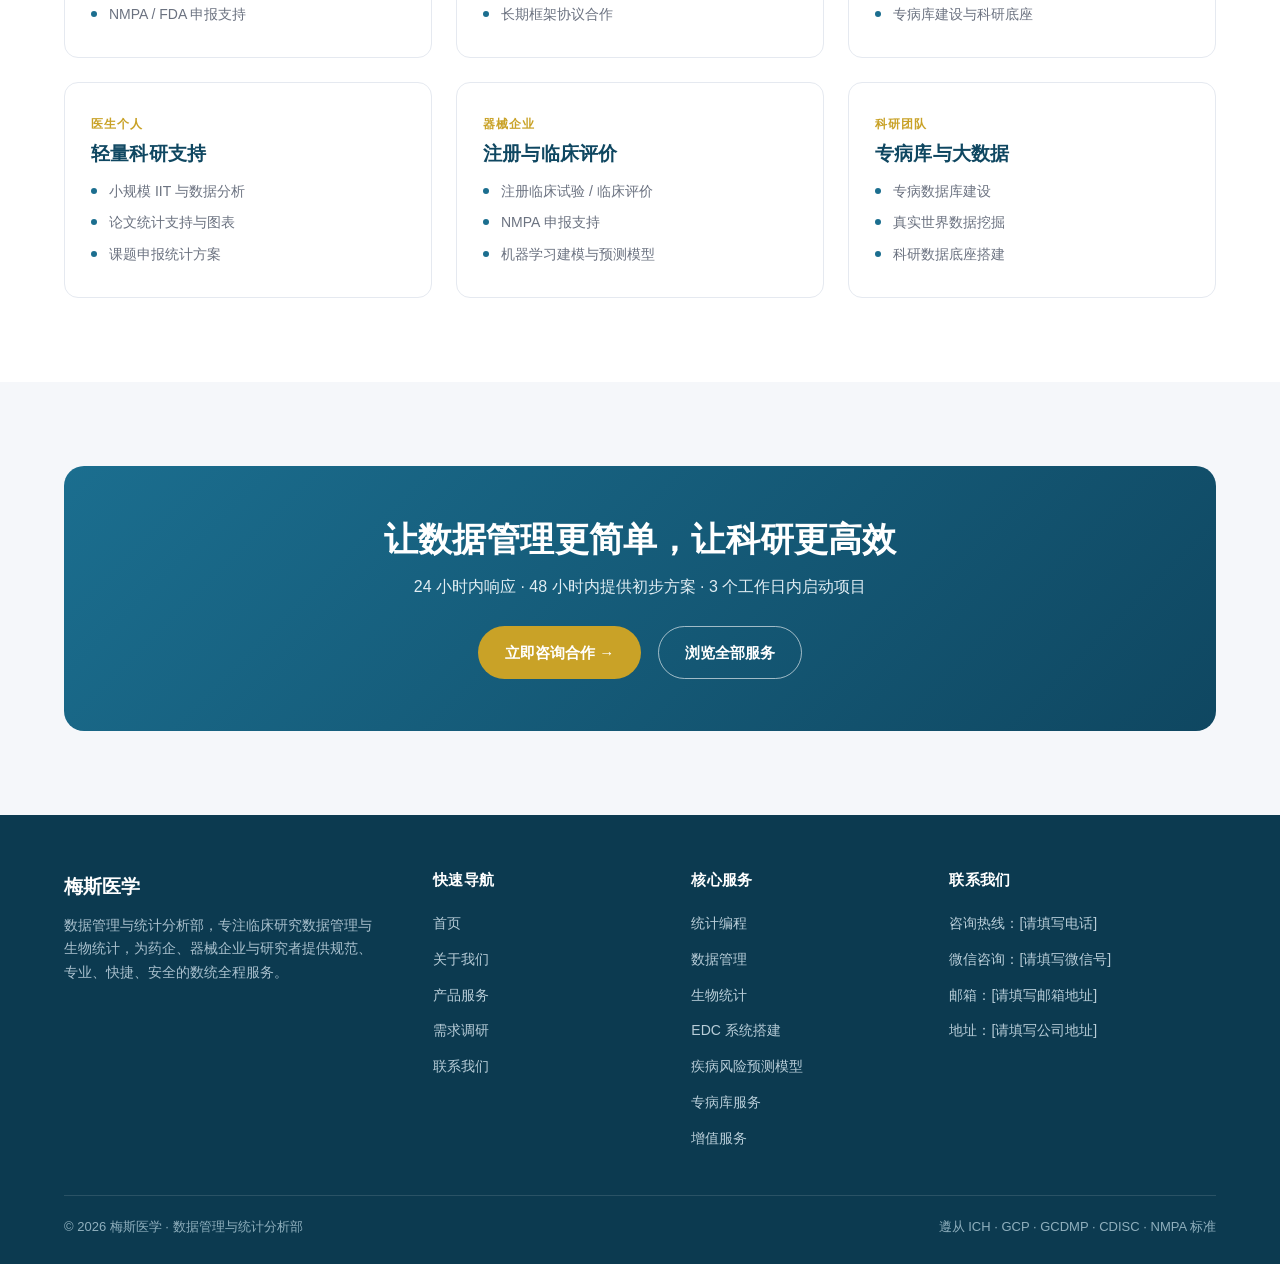
==== commit cc459383: "content: add CDISC dataset delivery case page and link from homepage - New case-cdisc.html: concise " ====
--- a/index.html
+++ b/index.html
@@ -161,11 +161,12 @@
       <h2 class="section-title">真实交付，经得起检验</h2>
     </div>
     <div class="grid grid-2">
-      <div class="card reveal">
+      <a class="card reveal" href="case-cdisc.html" style="display:block">
         <span class="tag" style="color:var(--gold);font-weight:700;font-size:13px">Global 协作 · FDA 递交</span>
         <h3 style="margin:8px 0 12px">跨国药企 CDISC 标准数据集交付</h3>
         <p class="muted" style="font-size:15px">与跨国药企 Global 团队无缝协作，交付符合 FDA 递交标准的 SDTM / ADaM / Define.xml 数据集与 TFLs。Pinnacle 21 验证通过率 100%，零 conformance issue，数据集与 TFLs 被纳入全球 NDA / BLA 提交包。</p>
-      </div>
+        <span class="more" style="display:inline-block;margin-top:14px;color:var(--teal);font-weight:700;font-size:14px">查看项目详情 →</span>
+      </a>
       <div class="card reveal">
         <span class="tag" style="color:var(--gold);font-weight:700;font-size:13px">NMPA 注册 · 器械</span>
         <h3 style="margin:8px 0 12px">三类医疗器械上市前数统全流程</h3>
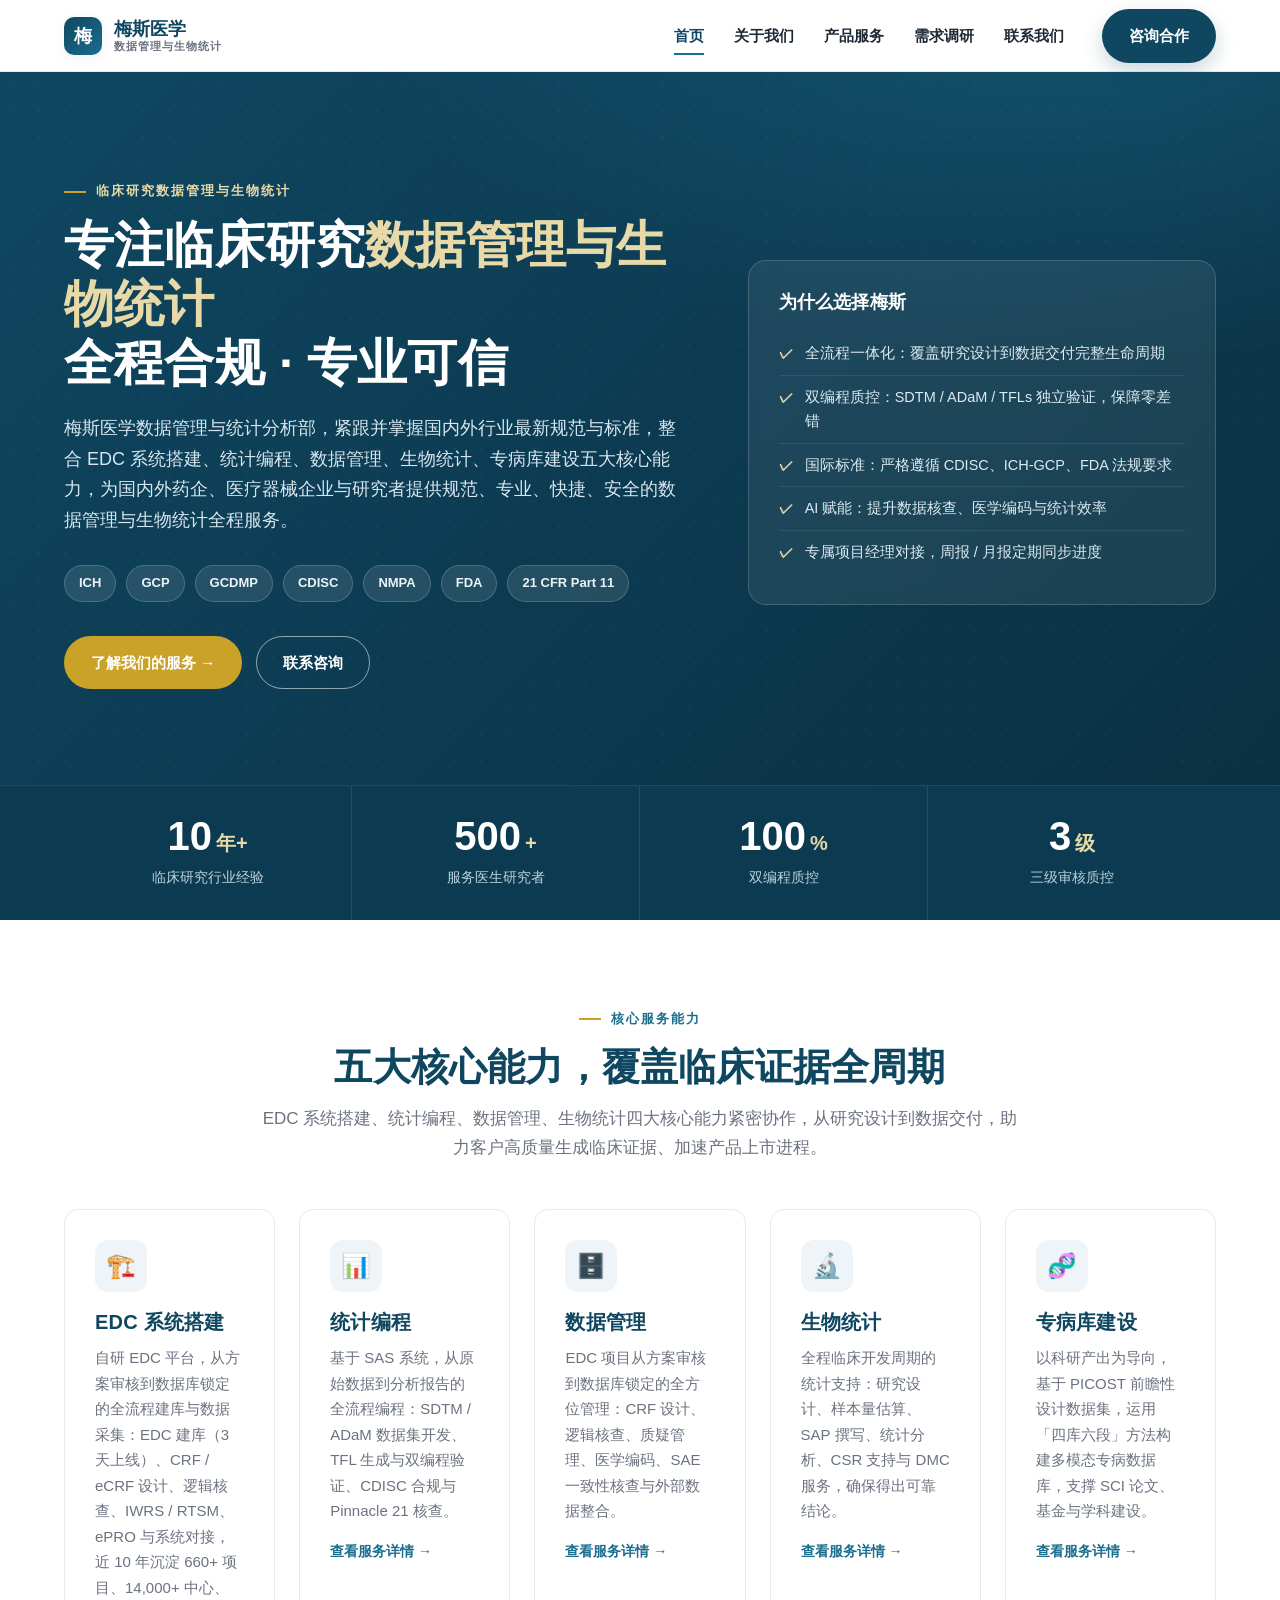
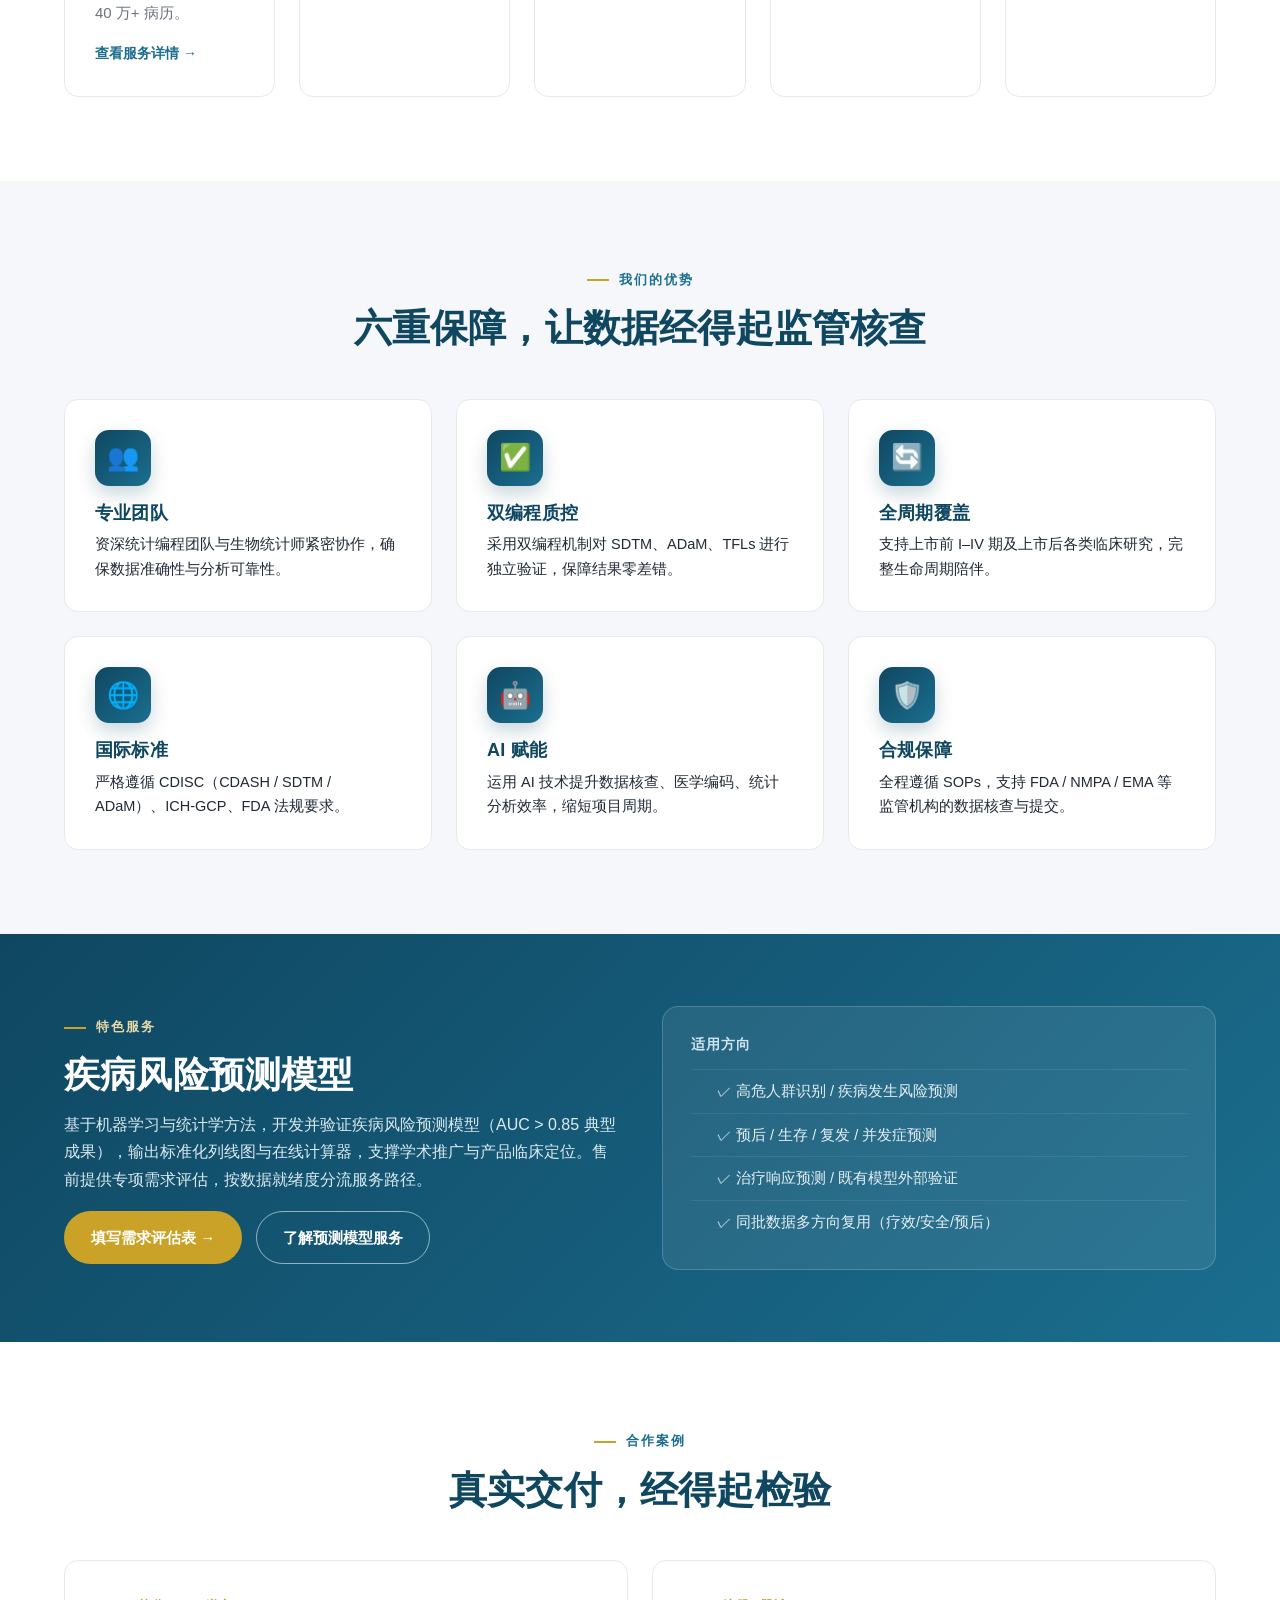
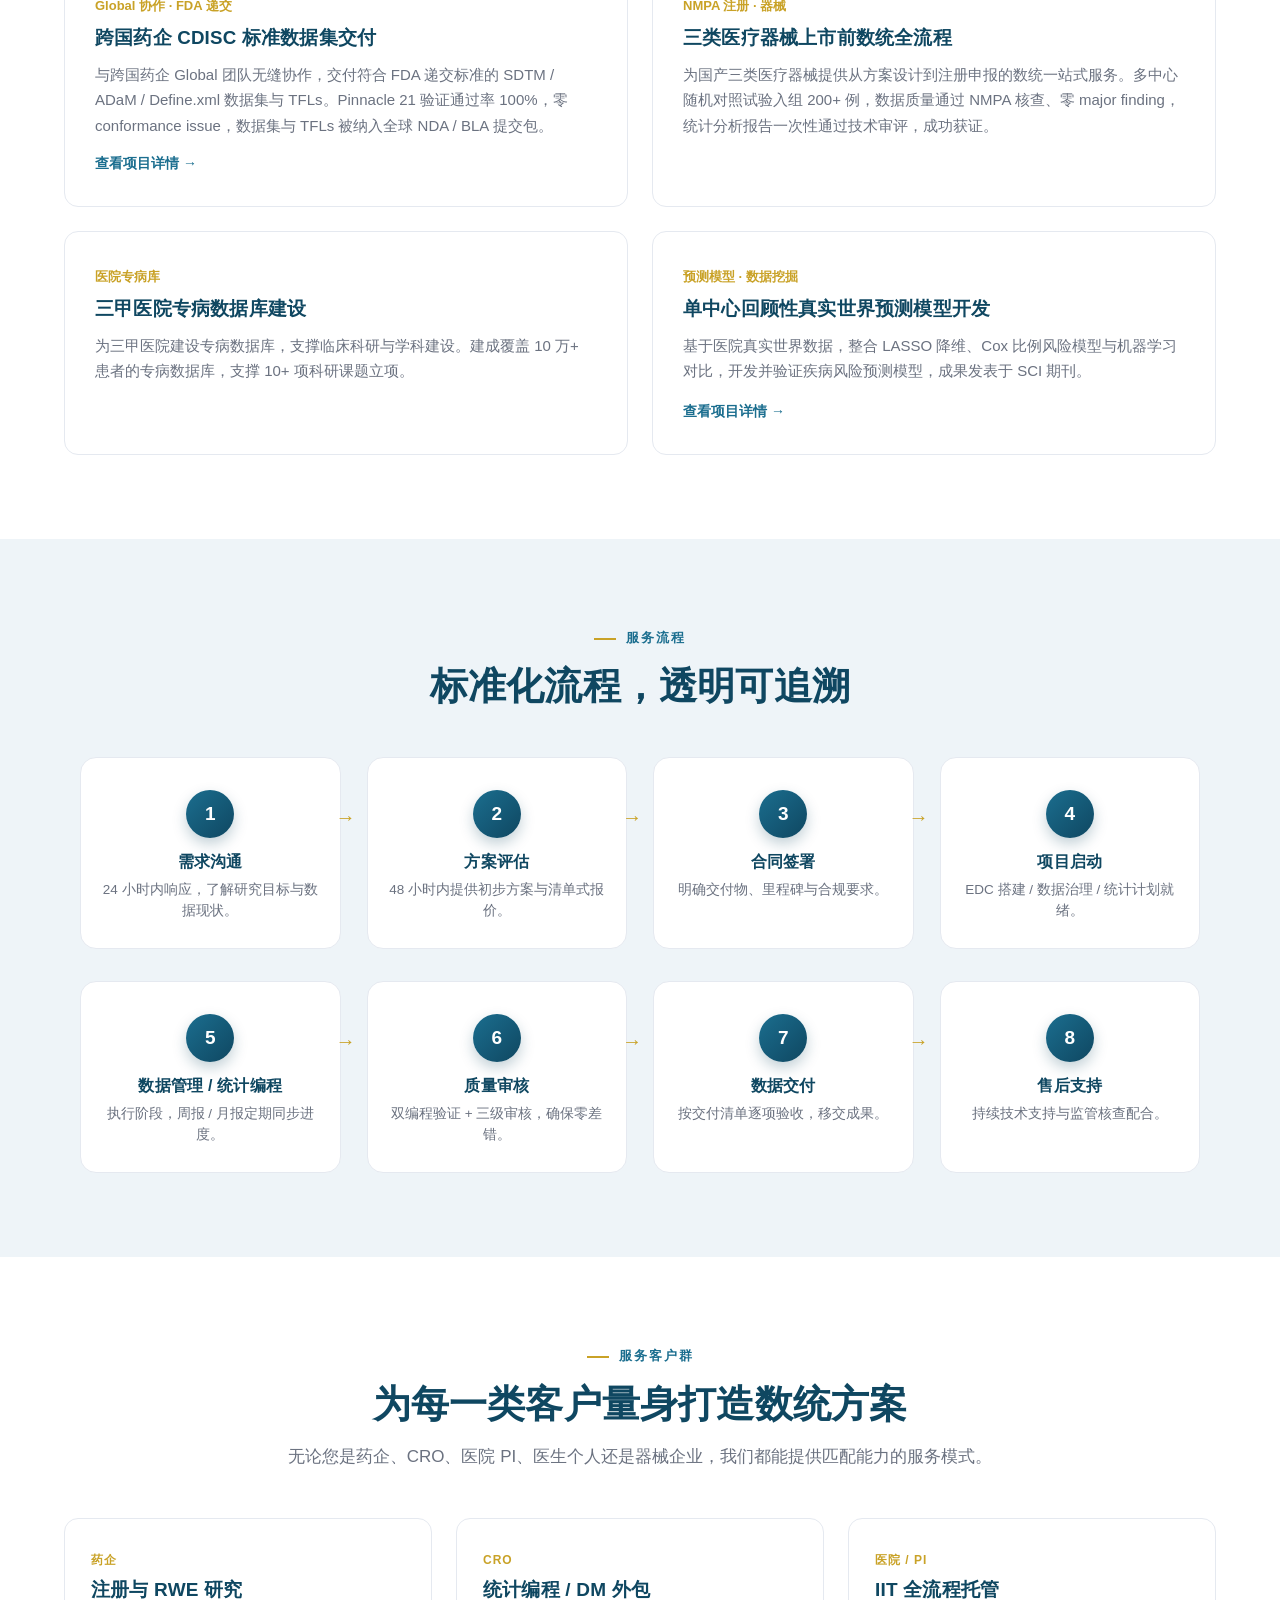
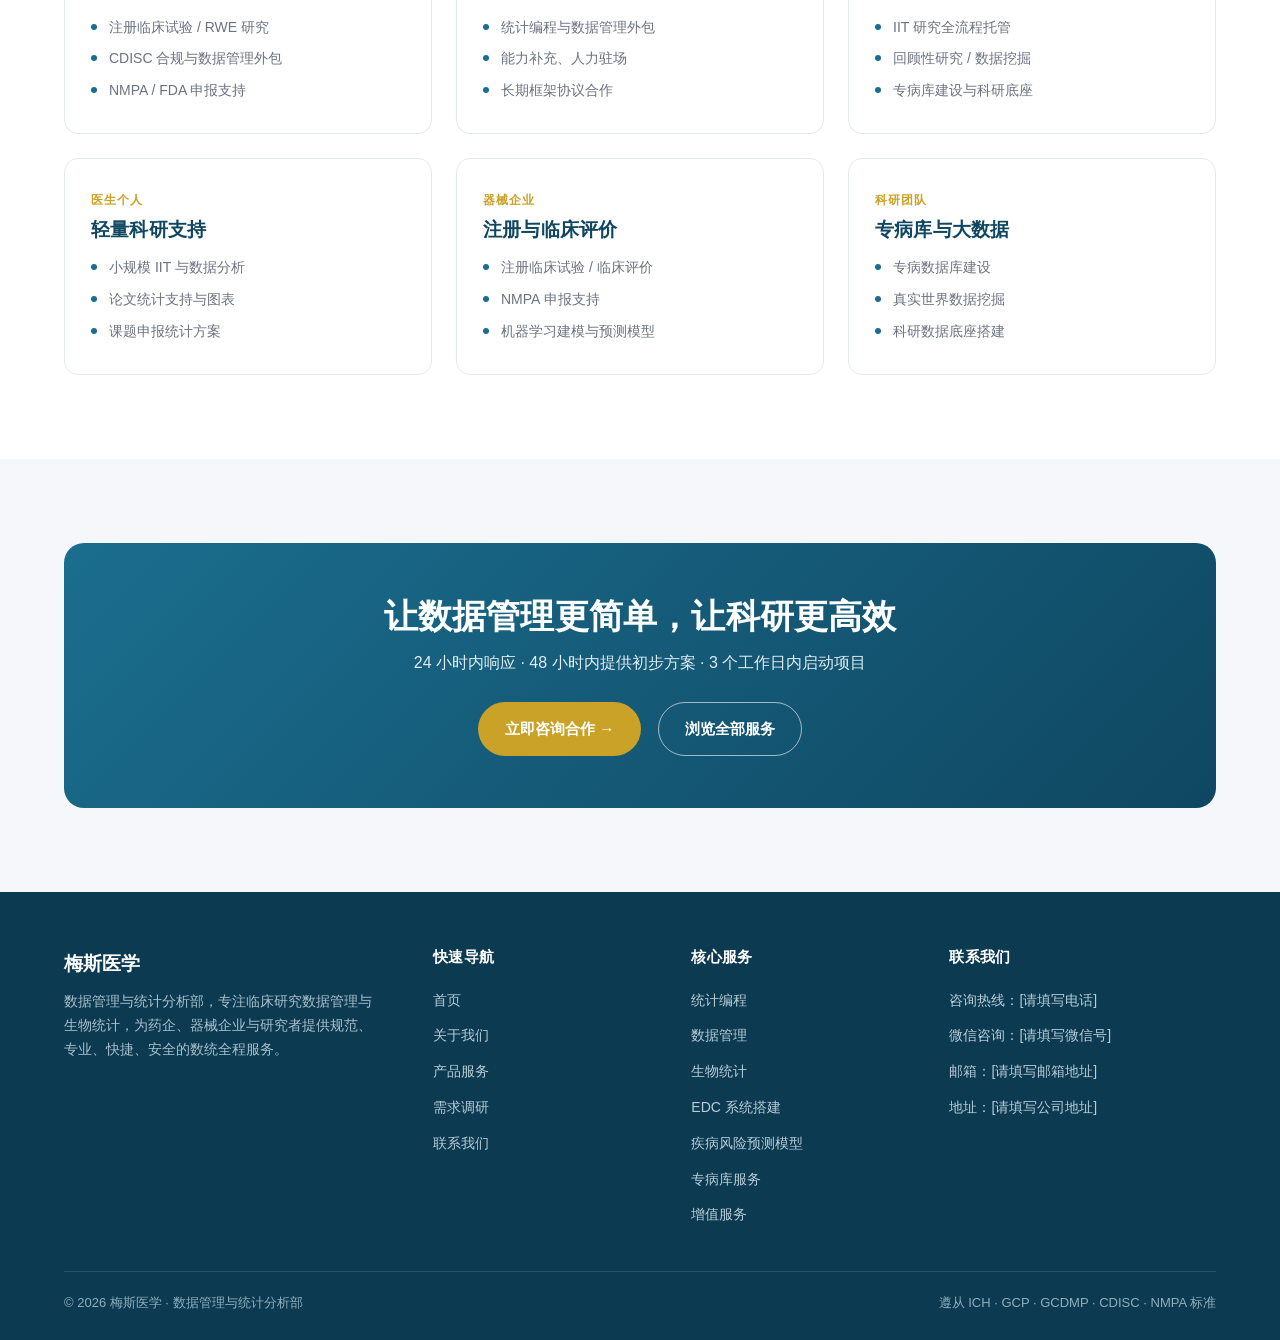
==== commit 09048a21: "content: homepage core capabilities -> 5, advantages -> 6 safeguards - index.html: 核心服务能力 section re" ====
--- a/index.html
+++ b/index.html
@@ -35,7 +35,7 @@
       <div>
         <span class="eyebrow" style="color:var(--gold-soft)">临床研究数据管理与生物统计</span>
         <h1>专注临床研究<span class="hl">数据管理与生物统计</span><br>全程合规 · 专业可信</h1>
-        <p class="lead">梅斯医学数据管理与统计分析部，紧跟并掌握国内外行业最新规范与标准，整合 EDC 系统搭建、统计编程、数据管理、生物统计四大核心能力，为国内外药企、医疗器械企业与研究者提供规范、专业、快捷、安全的数据管理与生物统计全程服务。</p>
+        <p class="lead">梅斯医学数据管理与统计分析部，紧跟并掌握国内外行业最新规范与标准，整合 EDC 系统搭建、统计编程、数据管理、生物统计、专病库建设五大核心能力，为国内外药企、医疗器械企业与研究者提供规范、专业、快捷、安全的数据管理与生物统计全程服务。</p>
         <div class="standards">
           <span>ICH</span><span>GCP</span><span>GCDMP</span><span>CDISC</span><span>NMPA</span><span>FDA</span><span>21 CFR Part 11</span>
         </div>
@@ -70,15 +70,15 @@
   </div>
 </div>
 
-<!-- ===== 三大核心能力 ===== -->
+<!-- ===== 五大核心能力 ===== -->
 <section>
   <div class="container">
     <div class="section-head center reveal">
       <span class="eyebrow">核心服务能力</span>
-      <h2 class="section-title">四大核心能力，覆盖临床证据全周期</h2>
+      <h2 class="section-title">五大核心能力，覆盖临床证据全周期</h2>
       <p class="section-lead">EDC 系统搭建、统计编程、数据管理、生物统计四大核心能力紧密协作，从研究设计到数据交付，助力客户高质量生成临床证据、加速产品上市进程。</p>
     </div>
-    <div class="grid grid-4">
+    <div class="grid grid-5">
       <a class="card svc-card reveal" href="services.html#edc">
         <div class="ic">🏗️</div>
         <h3>EDC 系统搭建</h3>
@@ -103,6 +103,12 @@
         <p>全程临床开发周期的统计支持：研究设计、样本量估算、SAP 撰写、统计分析、CSR 支持与 DMC 服务，确保得出可靠结论。</p>
         <span class="more">查看服务详情 →</span>
       </a>
+      <a class="card svc-card reveal" href="services.html#specialty-build">
+        <div class="ic">🧬</div>
+        <h3>专病库建设</h3>
+        <p>以科研产出为导向，基于 PICOST 前瞻性设计数据集，运用「四库六段」方法构建多模态专病数据库，支撑 SCI 论文、基金与学科建设。</p>
+        <span class="more">查看服务详情 →</span>
+      </a>
     </div>
   </div>
 </section>
@@ -112,7 +118,7 @@
   <div class="container">
     <div class="section-head center reveal">
       <span class="eyebrow">我们的优势</span>
-      <h2 class="section-title">五重保障，让数据经得起监管核查</h2>
+      <h2 class="section-title">六重保障，让数据经得起监管核查</h2>
     </div>
     <div class="grid grid-3">
       <div class="card adv reveal"><div class="ic">👥</div><h3>专业团队</h3><p>资深统计编程团队与生物统计师紧密协作，确保数据准确性与分析可靠性。</p></div>
--- a/assets/css/style.css
+++ b/assets/css/style.css
@@ -160,6 +160,7 @@
 .grid-3 { grid-template-columns: repeat(3, 1fr); }
 .grid-2 { grid-template-columns: repeat(2, 1fr); }
 .grid-4 { grid-template-columns: repeat(4, 1fr); }
+.grid-5 { grid-template-columns: repeat(5, 1fr); }
 
 .card {
   background: #fff; border: 1px solid var(--line); border-radius: var(--radius);
@@ -417,6 +418,7 @@
 @media (max-width: 980px) {
   .hero-grid { grid-template-columns: 1fr; }
   .grid-3, .grid-4 { grid-template-columns: repeat(2,1fr); }
+  .grid-5 { grid-template-columns: repeat(3,1fr); }
   .grid-2 { grid-template-columns: 1fr; }
   .svc-block { grid-template-columns: 1fr; }
   .svc-block .side { position: static; }
@@ -439,7 +441,7 @@
   .stats { grid-template-columns: repeat(2,1fr); }
   .stat:nth-child(2) { border-right: 0; }
   .stat:nth-child(1), .stat:nth-child(2) { border-bottom: 1px solid rgba(255,255,255,.10); }
-  .grid-3, .grid-4 { grid-template-columns: 1fr; }
+  .grid-3, .grid-4, .grid-5 { grid-template-columns: 1fr; }
   .mod-grid { grid-template-columns: 1fr; }
   .footer-grid { grid-template-columns: 1fr; }
   .field-row { grid-template-columns: 1fr; }
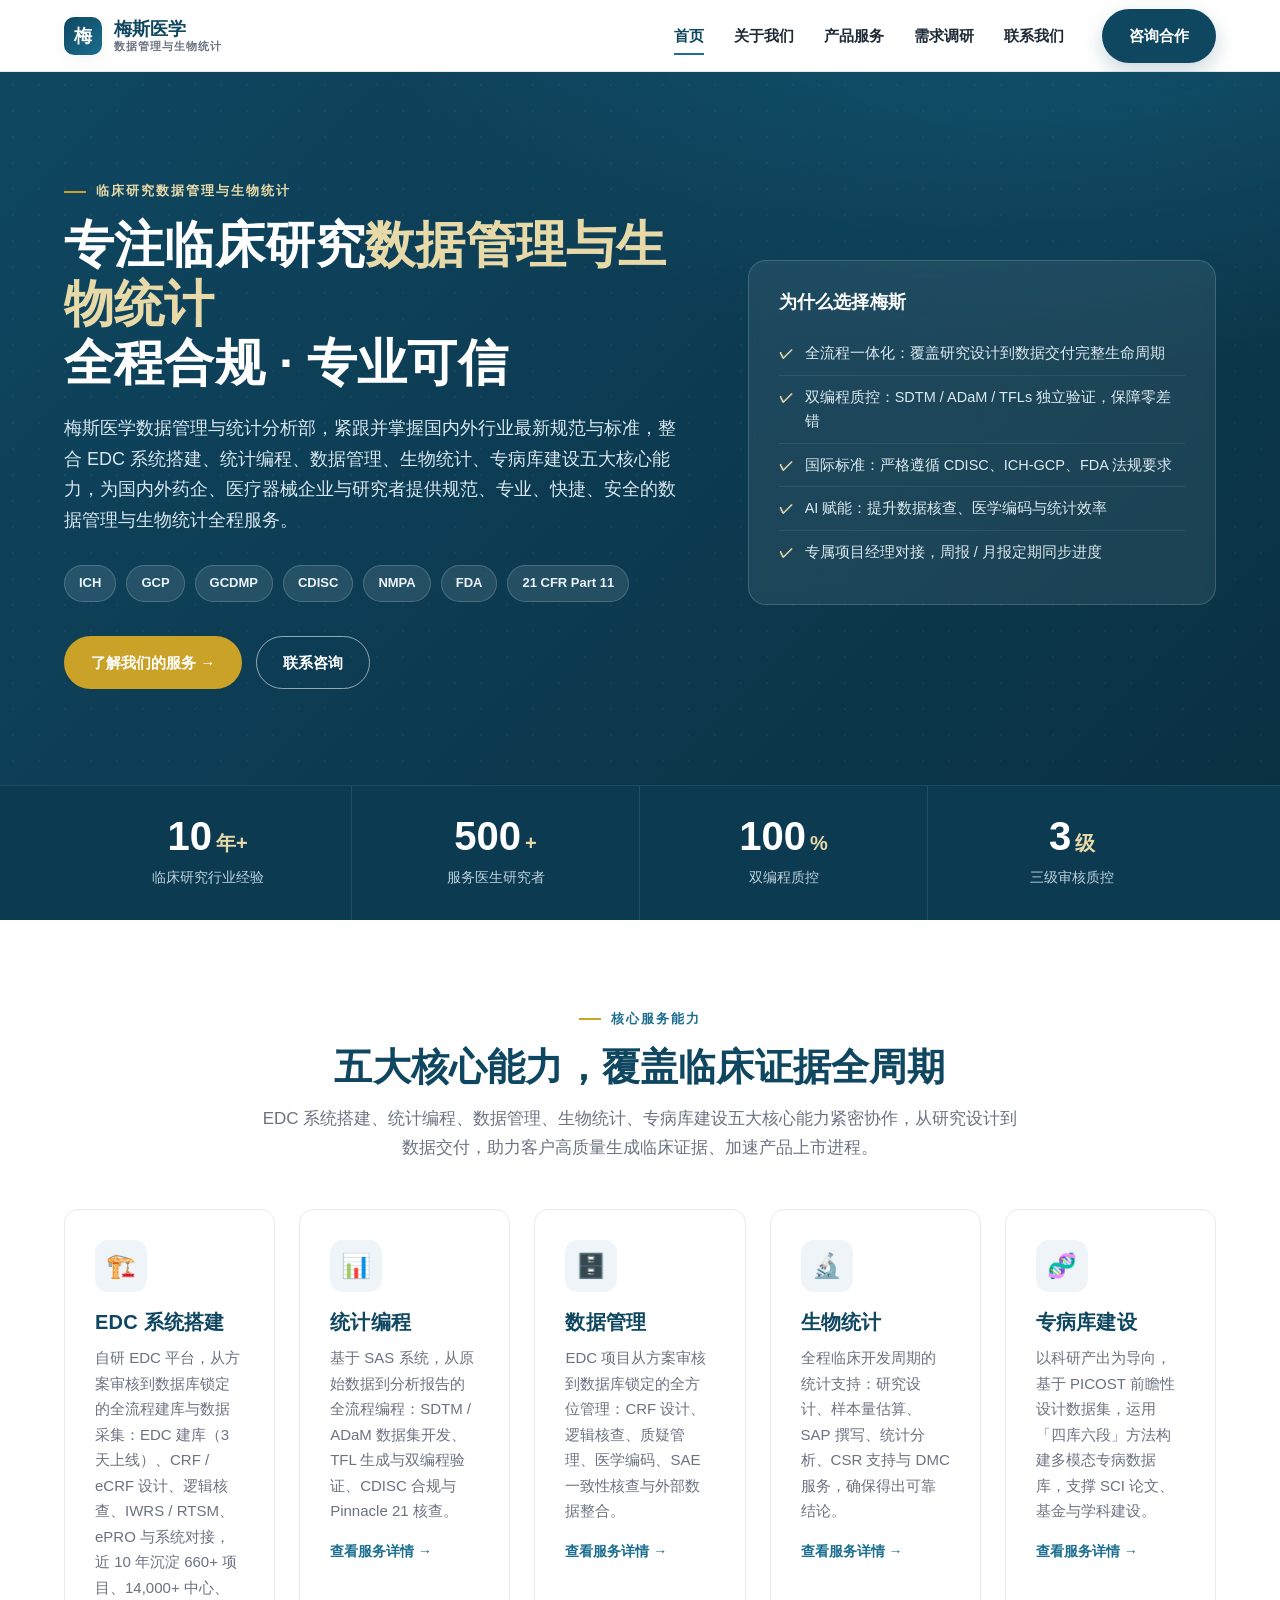
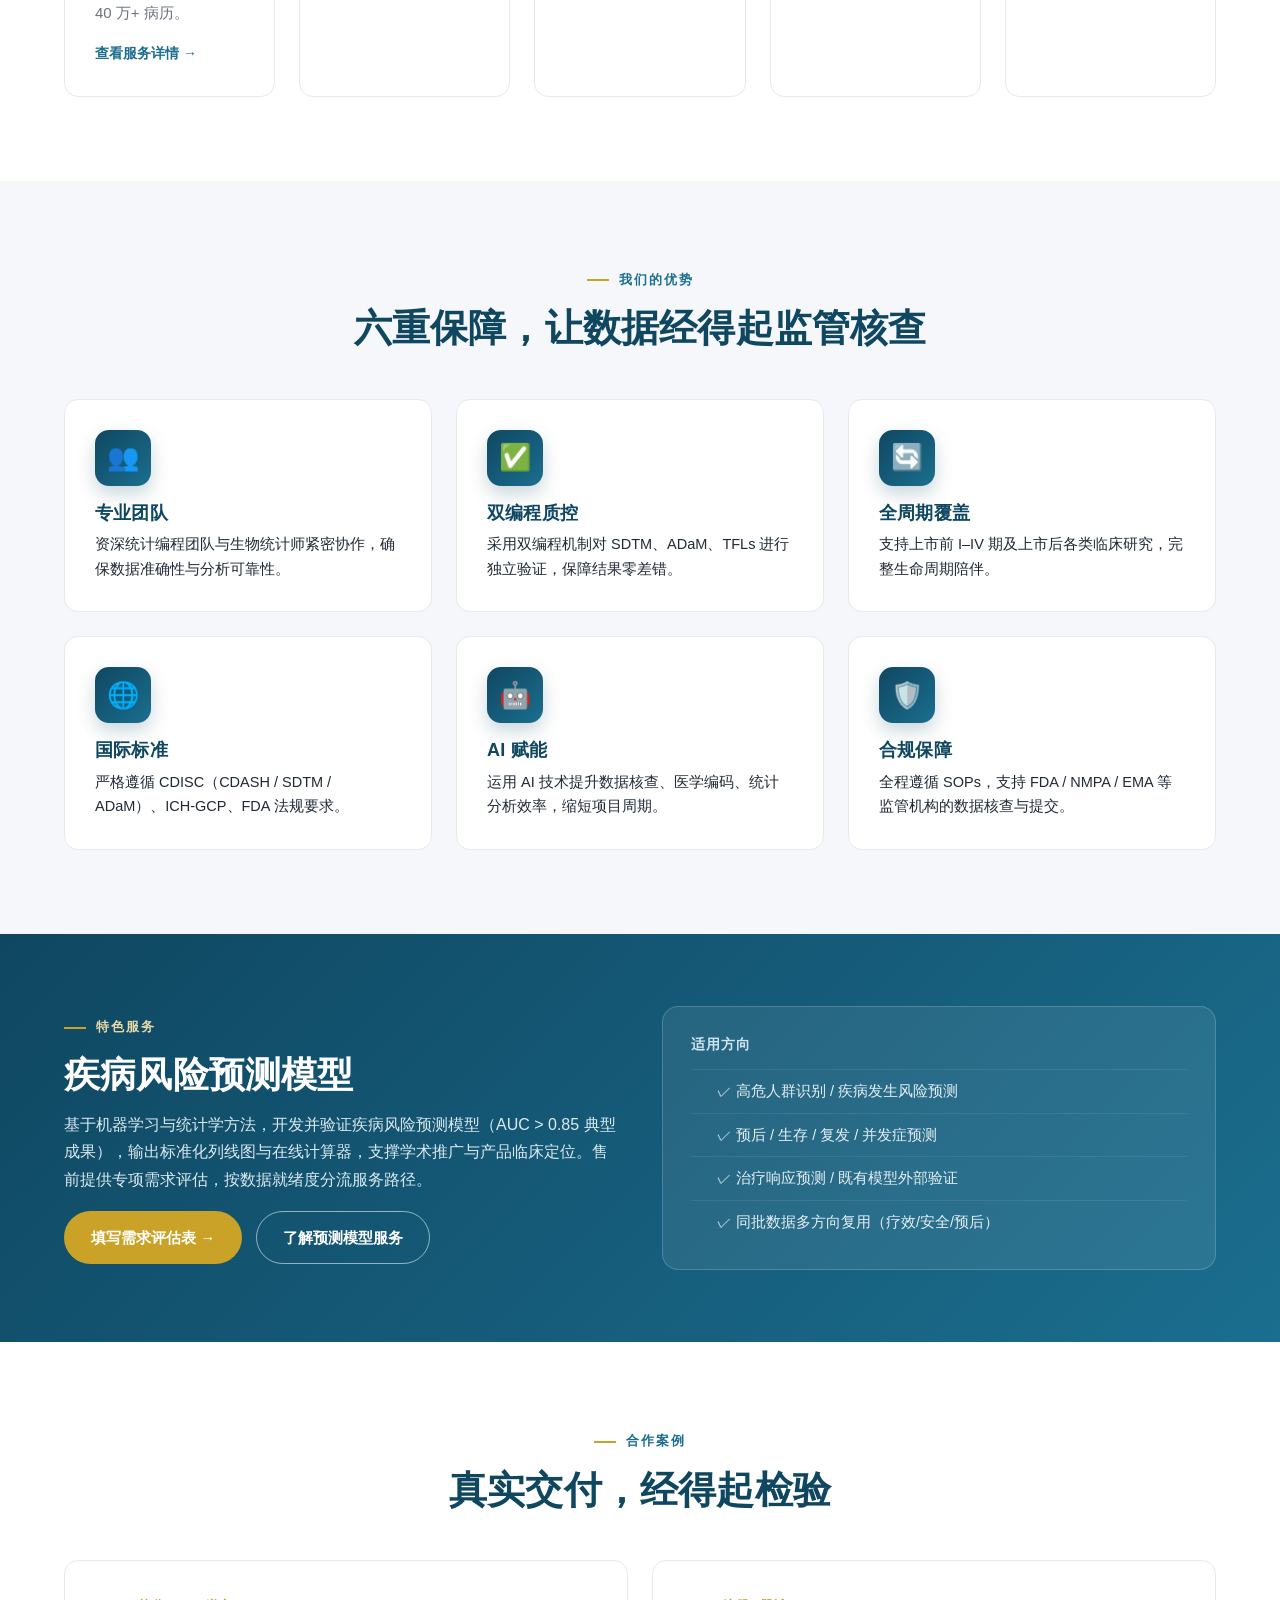
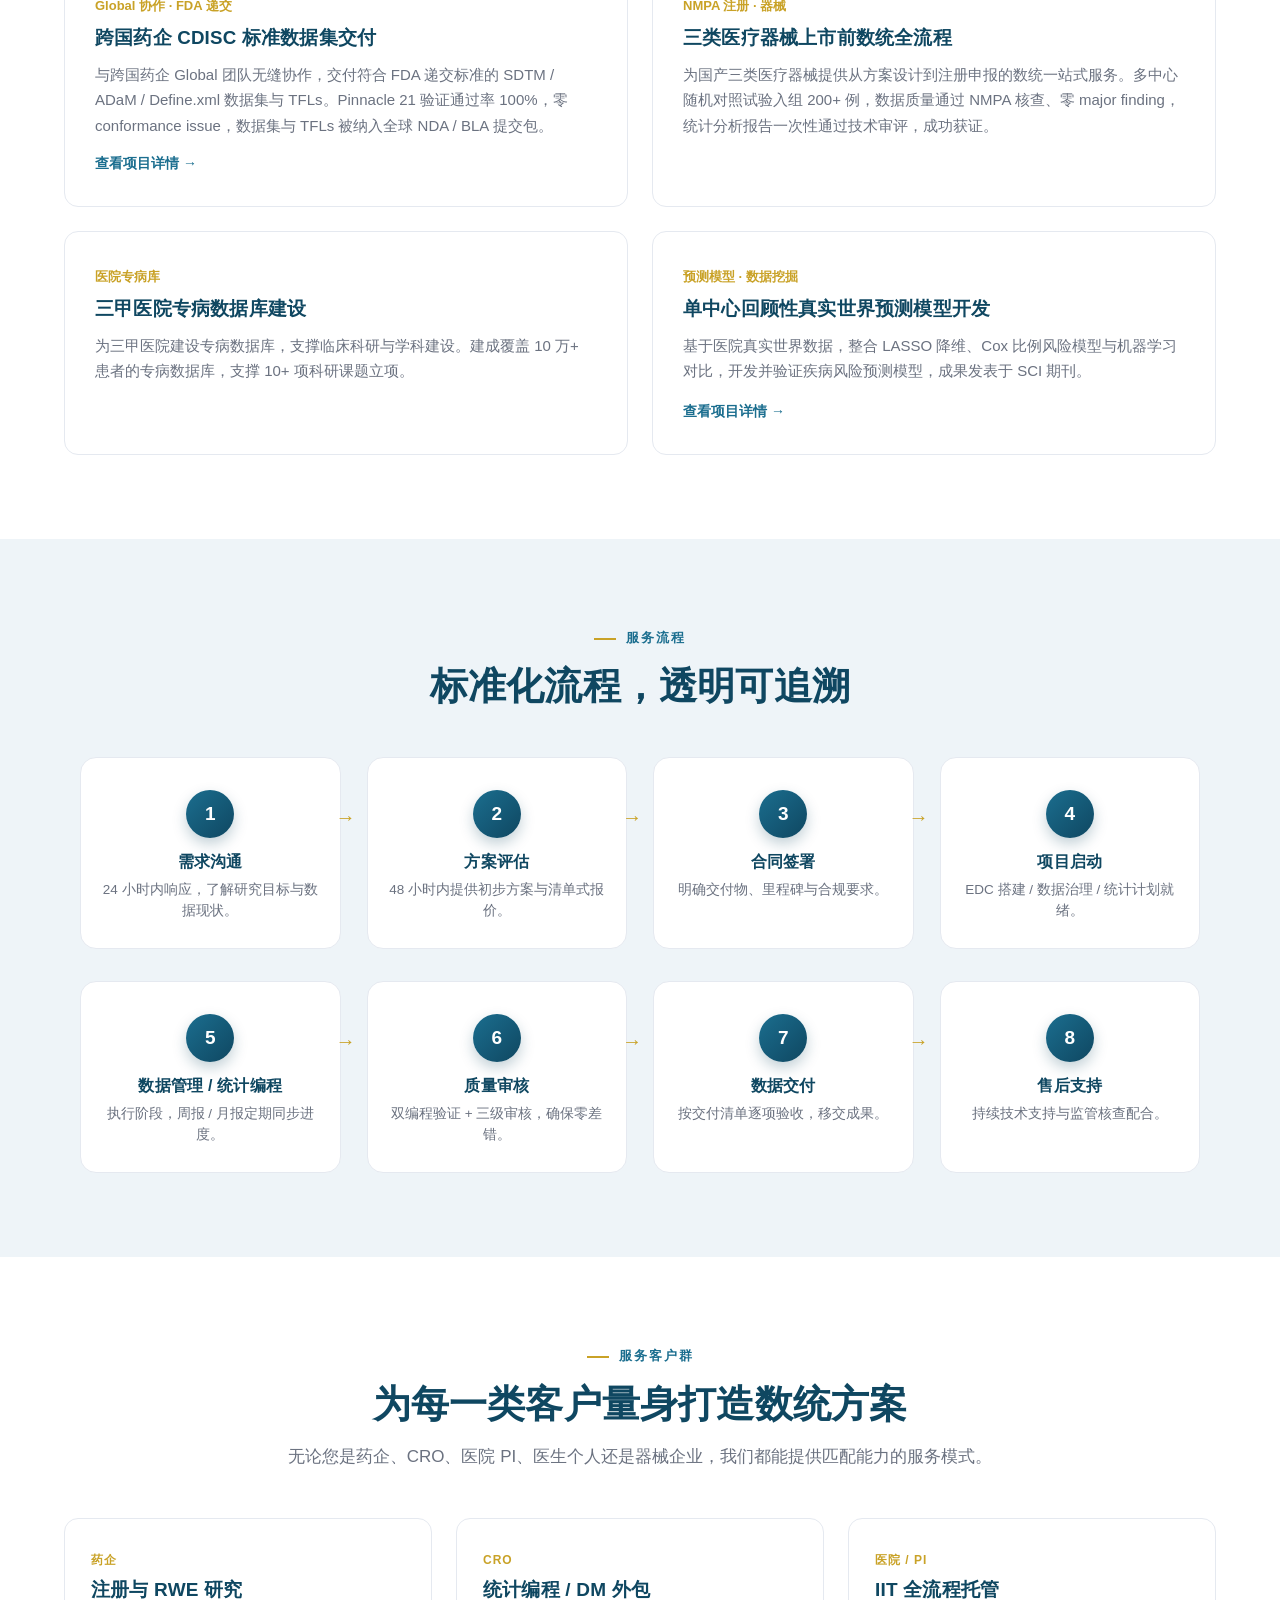
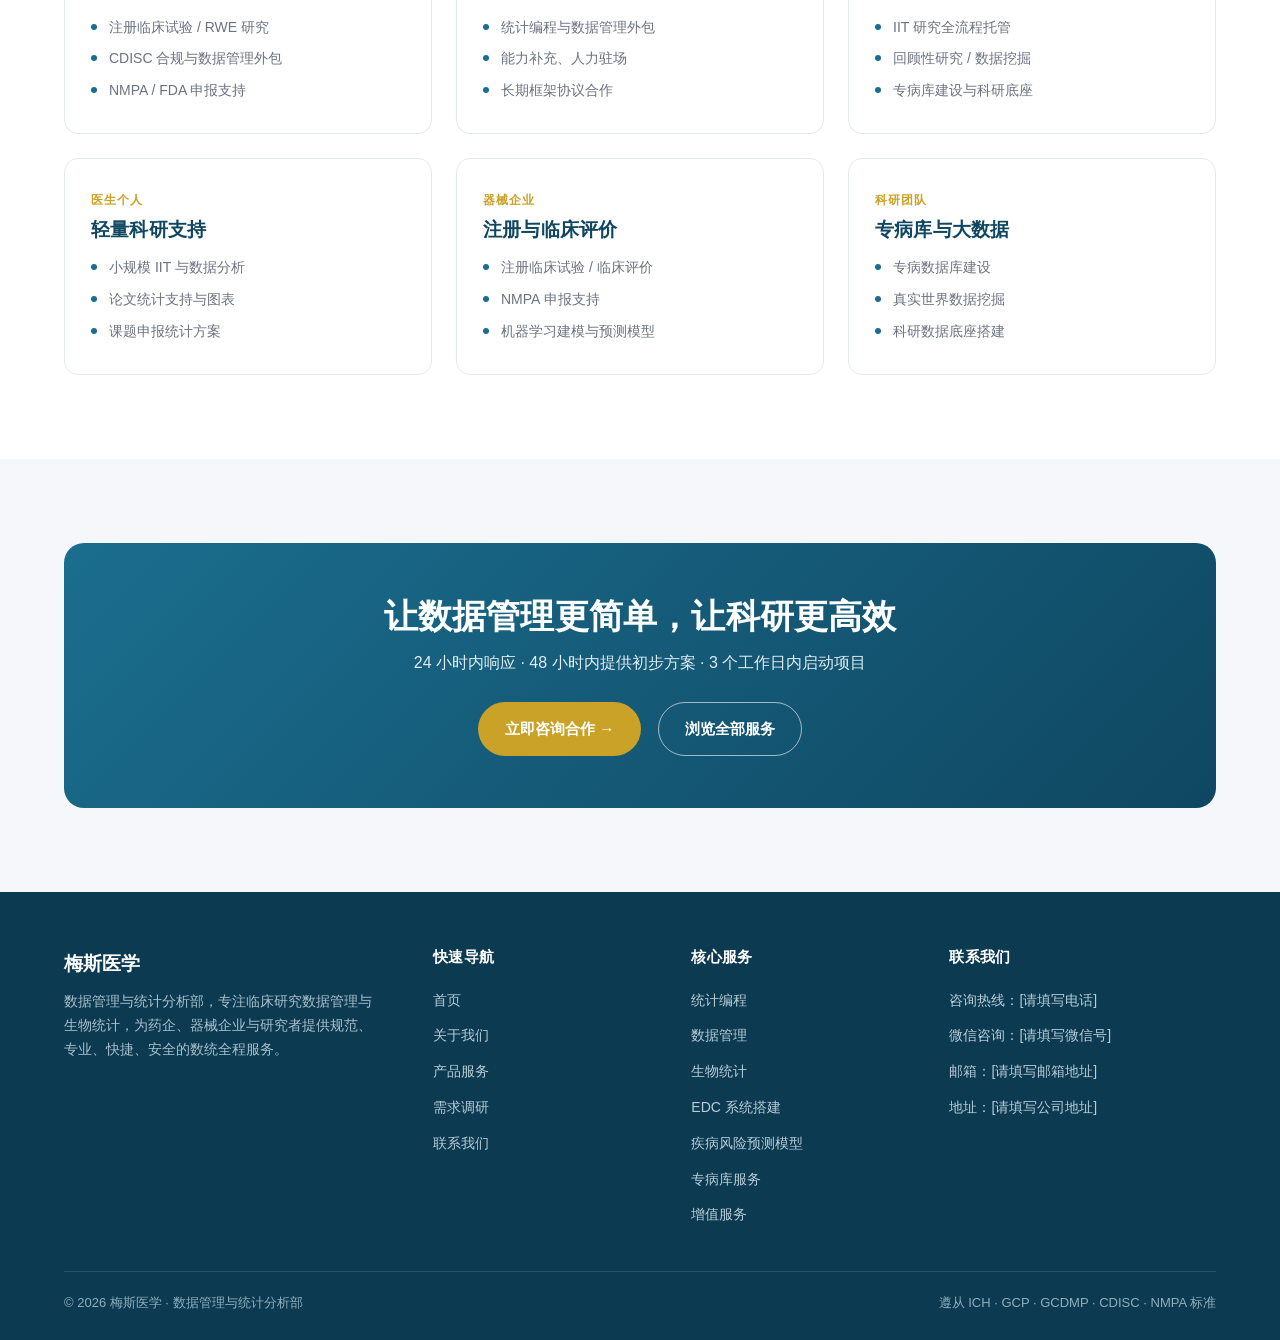
==== commit 9e1801b2: "content: fix core-capabilities lead paragraph to 五大核心能力 Co-Authored-By: WorkBuddy <workbuddy@tencent" ====
--- a/index.html
+++ b/index.html
@@ -76,7 +76,7 @@
     <div class="section-head center reveal">
       <span class="eyebrow">核心服务能力</span>
       <h2 class="section-title">五大核心能力，覆盖临床证据全周期</h2>
-      <p class="section-lead">EDC 系统搭建、统计编程、数据管理、生物统计四大核心能力紧密协作，从研究设计到数据交付，助力客户高质量生成临床证据、加速产品上市进程。</p>
+      <p class="section-lead">EDC 系统搭建、统计编程、数据管理、生物统计、专病库建设五大核心能力紧密协作，从研究设计到数据交付，助力客户高质量生成临床证据、加速产品上市进程。</p>
     </div>
     <div class="grid grid-5">
       <a class="card svc-card reveal" href="services.html#edc">
